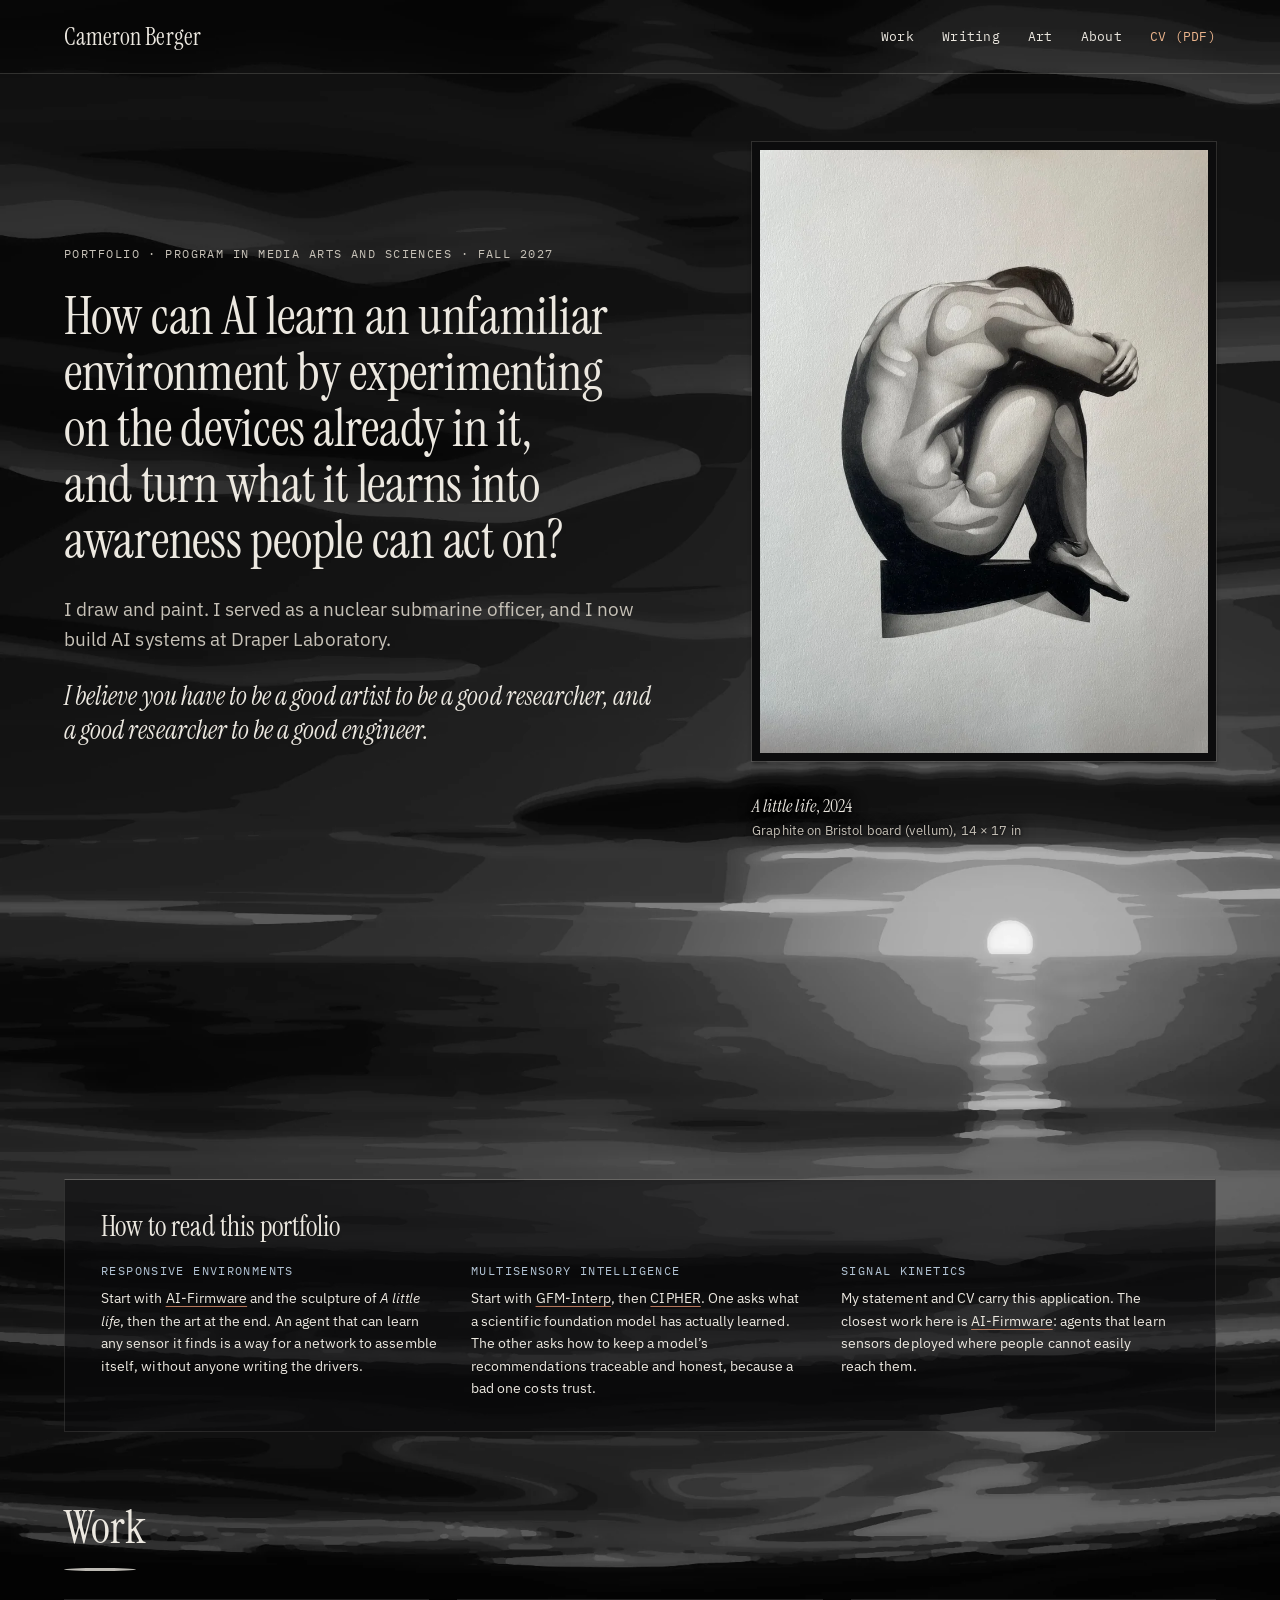
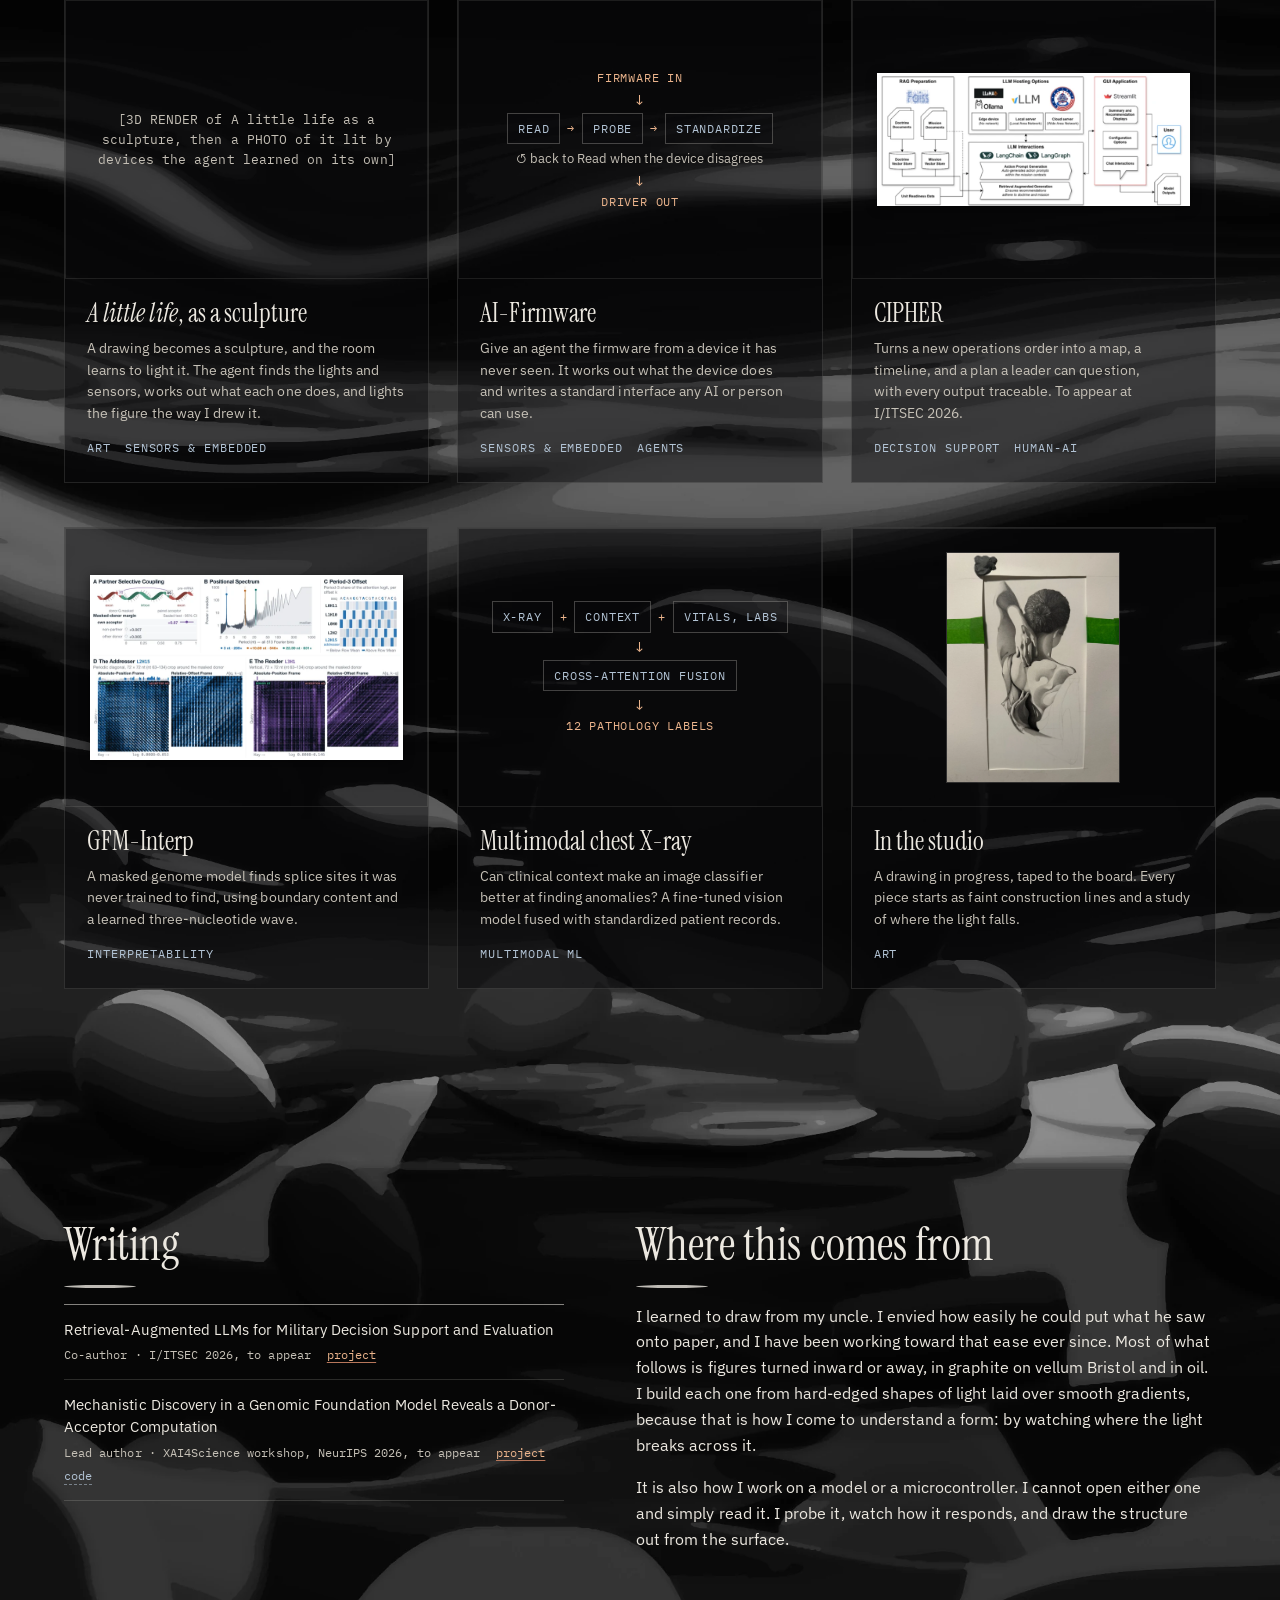
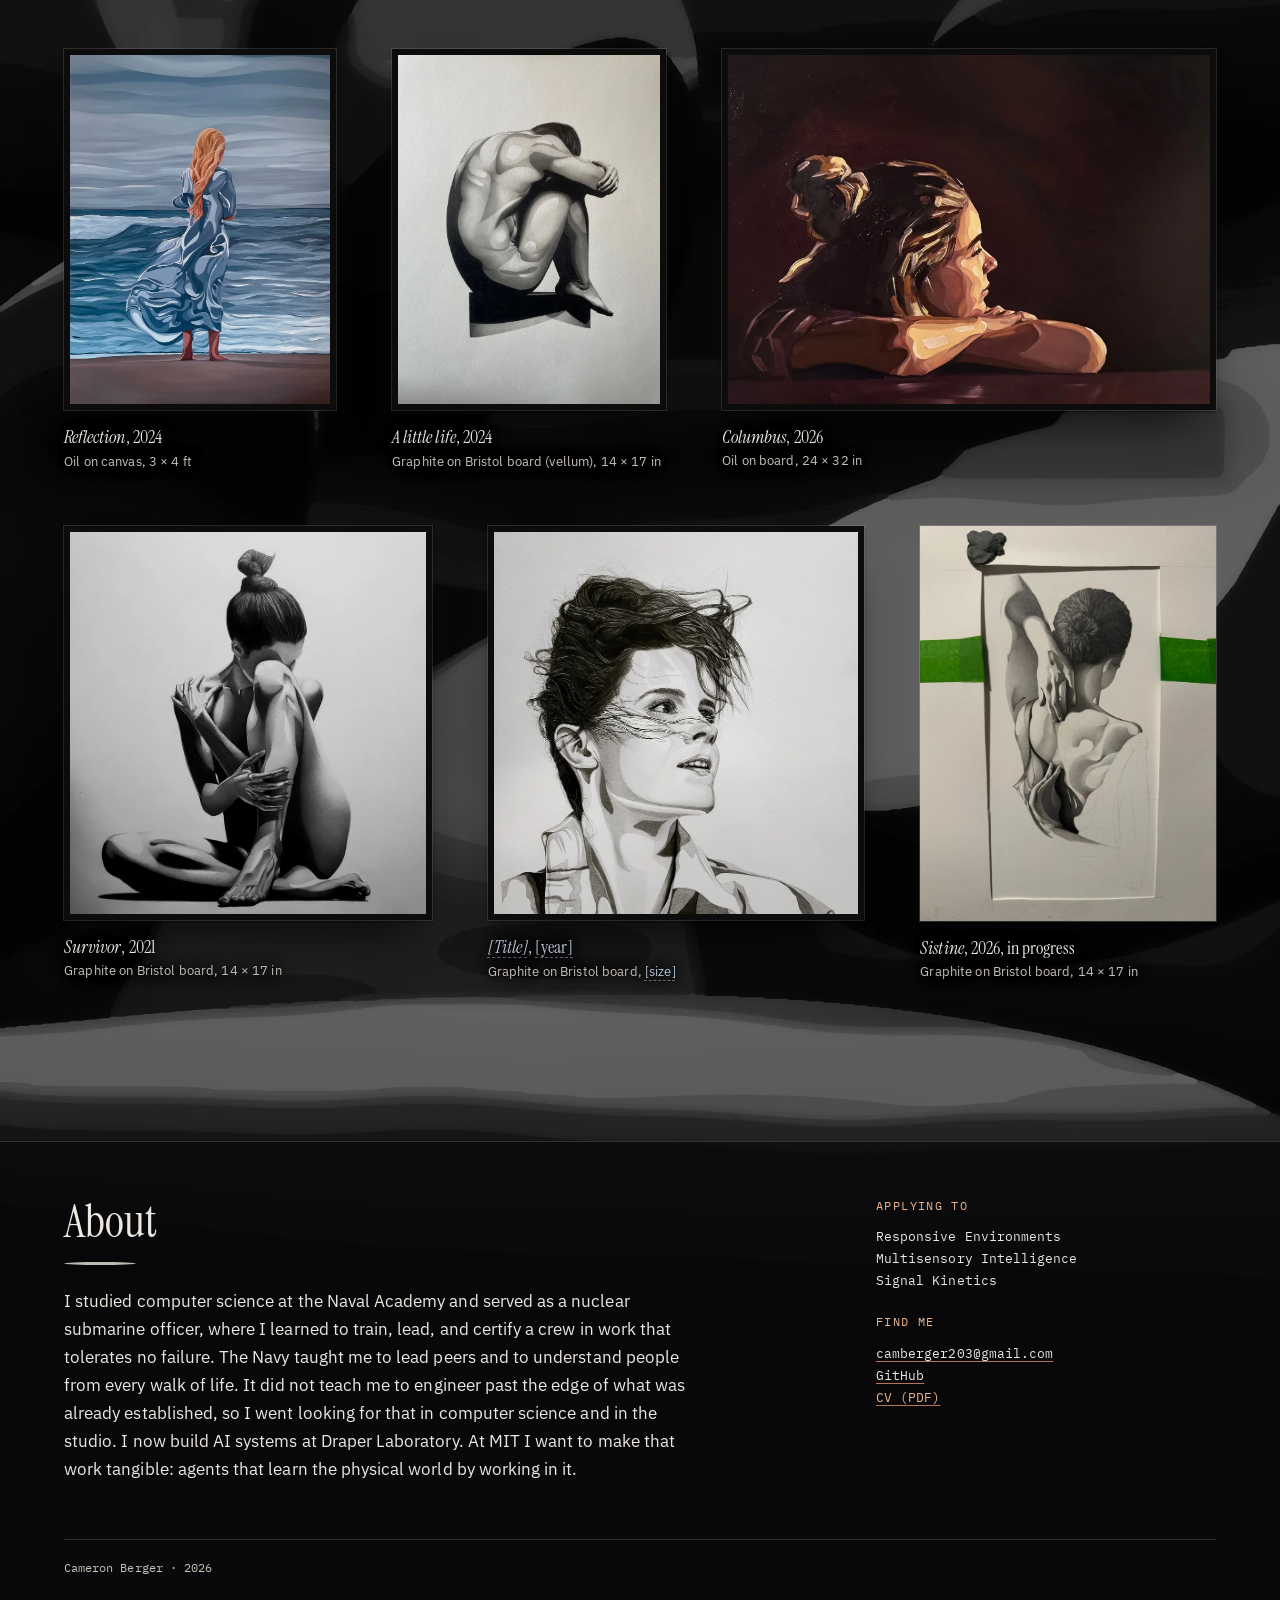
==== index.html @ 98f8e1d1 "Build the portfolio site, first draft Plain HTML and CSS for cam-berger.github.io: a home page, four" ====
<!doctype html>
<html lang="en">
<head>
  <meta charset="utf-8">
  <meta name="viewport" content="width=device-width, initial-scale=1">
  <title>Portfolio · Cameron Berger</title>
  <meta name="description" content="I draw and paint. I served as a nuclear submarine officer, and I now build AI systems at Draper Laboratory.">
  <meta name="robots" content="noindex, nofollow"><!-- remove at launch -->
  <meta name="theme-color" content="#0E0E10">
  <meta property="og:type" content="website">
  <meta property="og:title" content="Portfolio · Cameron Berger">
  <meta property="og:description" content="I draw and paint. I served as a nuclear submarine officer, and I now build AI systems at Draper Laboratory.">
  <meta property="og:image" content="https://cam-berger.github.io/assets/img/og.jpg">
  <link rel="icon" href="favicon.svg" type="image/svg+xml">
  <link rel="preconnect" href="https://fonts.googleapis.com">
  <link rel="preconnect" href="https://fonts.gstatic.com" crossorigin>
  <link rel="stylesheet" href="https://fonts.googleapis.com/css2?family=IBM+Plex+Mono:wght@400;500&family=IBM+Plex+Sans:wght@400;500;600&family=Instrument+Serif:ital@0;1&display=swap">
  <link rel="stylesheet" href="assets/css/site.css">
</head>
<body class="bg-home">
  <a class="skip-link" href="#main">Skip to content</a>

  <!-- ===== Header ===== -->
  <header class="site-header">
    <div class="wrap">
      <a class="brand" href="index.html">Cameron Berger</a>
      <nav class="nav" aria-label="Main">
        <a href="#work">Work</a>
        <a href="#writing">Writing</a>
        <a href="#art">Art</a>
        <a href="#about">About</a>
        <a class="nav-cv" href="assets/cv.pdf">CV (PDF)</a>
      </nav>
    </div>
  </header>

  <main id="main">
    <div class="wrap">

      <!-- ===== Hero ===== -->
      <section class="hero">
        <div class="hero__text">
          <p class="eyebrow">Portfolio · Program in Media Arts and Sciences · Fall 2027</p>
          <h1 class="display">How can AI learn an unfamiliar environment by experimenting on the devices already in it, and turn what it learns into awareness people can act on?</h1>
          <p class="intro">I draw and paint. I served as a nuclear submarine officer, and I now build AI systems at Draper Laboratory.</p>
          <p class="credo">I believe you have to be a good artist to be a good researcher, and a good researcher to be a good engineer.</p>
        </div>
        <figure class="hero__figure">
          <img class="frame frame--hero"
               src="assets/img/art/curled-figure-800.webp"
               srcset="assets/img/art/curled-figure-800.webp 800w, assets/img/art/curled-figure-1500.webp 1500w"
               sizes="(max-width: 459px) calc(100vw - 56px), (max-width: 1023px) 404px, (max-width: 1199px) 364px, 448px"
               width="800" height="1067"
               alt="Graphite drawing of a figure curled on a low block, seen from behind, head resting on folded arms"
               fetchpriority="high" decoding="async">
          <figcaption class="caption">
            <span class="caption__title"><em>A little life</em>, 2024</span>
            <span class="caption__medium">Graphite on Bristol board (vellum), 14 × 17 in</span>
          </figcaption>
        </figure>
      </section>

      <!-- ===== Work ===== -->
      <section class="section section--first" id="work" aria-labelledby="work-title">

        <!-- How to read this portfolio -->
        <section class="panel guide" aria-labelledby="guide-title">
          <h2 class="guide__title" id="guide-title">How to read this portfolio</h2>
          <div class="guide__cols">
            <div class="guide__col">
              <h3 class="label label--cool">Responsive Environments</h3>
              <p>Start with <a href="work/ai-firmware.html">AI-Firmware</a> and the sculpture of <em>A little life</em>, then the art at the end. An agent that can learn any sensor it finds is a way for a network to assemble itself, without anyone writing the drivers.</p>
            </div>
            <div class="guide__col">
              <h3 class="label label--cool">Multisensory Intelligence</h3>
              <p>Start with <a href="work/gfm-interp.html">GFM-Interp</a>, then <a href="work/cipher.html">CIPHER</a>. One asks what a scientific foundation model has actually learned. The other asks how to keep a model’s recommendations traceable and honest, because a bad one costs trust.</p>
            </div>
            <div class="guide__col">
              <h3 class="label label--cool">Signal Kinetics</h3>
              <p>My statement and CV carry this application. The closest work here is <a href="work/ai-firmware.html">AI-Firmware</a>: agents that learn sensors deployed where people cannot easily reach them.</p>
            </div>
          </div>
        </section>

        <h2 class="h2 section__head" id="work-title">Work</h2>
        <div class="work-grid">

          <a class="card" href="work/ai-firmware.html">
            <div class="card__media figure-box" role="img" aria-label="Placeholder: 3D RENDER of A little life as a sculpture, then a PHOTO of it lit by devices the agent learned on its own">[3D RENDER of A little life as a sculpture, then a PHOTO of it lit by devices the agent learned on its own]</div>
            <div class="card__body">
              <h3 class="card__title"><em>A little life</em>, as a sculpture</h3>
              <p class="card__text">A drawing becomes a sculpture, and the room learns to light it. The agent finds the lights and sensors, works out what each one does, and lights the figure the way I drew it.</p>
              <ul class="tags">
                <li>Art</li>
                <li>Sensors &amp; embedded</li>
              </ul>
            </div>
          </a>

          <a class="card" href="work/ai-firmware.html">
            <div class="card__media card__media--diagram" role="img" aria-label="Diagram: firmware goes in; the agent reads, probes, and standardizes it, going back when the device disagrees; a driver comes out">
              <div class="mini" aria-hidden="true">
                <span class="mini__end">Firmware in</span>
                <span class="mini__down">↓</span>
                <ol class="mini__row"><li><span>Read</span></li><li><span>Probe</span></li><li><span>Standardize</span></li></ol>
                <span class="mini__loop">↺ back to Read when the device disagrees</span>
                <span class="mini__down">↓</span>
                <span class="mini__end">Driver out</span>
              </div>
            </div>
            <div class="card__body">
              <h3 class="card__title">AI-Firmware</h3>
              <p class="card__text">Give an agent the firmware from a device it has never seen. It works out what the device does and writes a standard interface any AI or person can use.</p>
              <ul class="tags">
                <li>Sensors &amp; embedded</li>
                <li>Agents</li>
              </ul>
            </div>
          </a>

          <a class="card" href="work/cipher.html">
            <div class="card__media card__media--fig">
              <img src="assets/img/work/cipher-architecture-800.webp"
                   width="800" height="341"
                   alt="CIPHER system architecture: doctrine and mission documents feed two vector stores, a hosted language model generates recommendations, and a chat interface returns them to the user"
                   loading="lazy" decoding="async">
            </div>
            <div class="card__body">
              <h3 class="card__title">CIPHER</h3>
              <p class="card__text">Turns a new operations order into a map, a timeline, and a plan a leader can question, with every output traceable. To appear at I/ITSEC 2026.</p>
              <ul class="tags">
                <li>Decision support</li>
                <li>Human-AI</li>
              </ul>
            </div>
          </a>

          <a class="card" href="work/gfm-interp.html">
            <div class="card__media card__media--fig">
              <img src="assets/img/work/gfm-partner-coupling-800.webp"
                   width="800" height="474"
                   alt="Five-panel figure: partner-selective coupling in SpliceBERT, the spectrum of its positional embeddings with a sharp period-3 peak, and attention patterns of two heads"
                   loading="lazy" decoding="async">
            </div>
            <div class="card__body">
              <h3 class="card__title">GFM-Interp</h3>
              <p class="card__text">A masked genome model finds splice sites it was never trained to find, using boundary content and a learned three-nucleotide wave.</p>
              <ul class="tags">
                <li>Interpretability</li>
              </ul>
            </div>
          </a>

          <a class="card" href="work/chest-xray.html">
            <div class="card__media card__media--diagram" role="img" aria-label="Diagram: an X-ray, its clinical context, and the patient's vitals and labs are fused with cross-attention to predict 12 pathology labels">
              <div class="mini" aria-hidden="true">
                <ol class="mini__row mini__row--plus"><li><span>X-ray</span></li><li><span>Context</span></li><li><span>Vitals, labs</span></li></ol>
                <span class="mini__down">↓</span>
                <span class="mini__box">Cross-attention fusion</span>
                <span class="mini__down">↓</span>
                <span class="mini__end">12 pathology labels</span>
              </div>
            </div>
            <div class="card__body">
              <h3 class="card__title">Multimodal chest X-ray</h3>
              <p class="card__text">Can clinical context make an image classifier better at finding anomalies? A fine-tuned vision model fused with standardized patient records.</p>
              <ul class="tags">
                <li>Multimodal ML</li>
              </ul>
            </div>
          </a>

          <a class="card" href="#art">
            <div class="card__media">
              <img class="frame--studio"
                   src="assets/img/art/studio-in-progress-800.webp"
                   srcset="assets/img/art/studio-in-progress-800.webp 800w, assets/img/art/studio-in-progress-1500.webp 1500w"
                   sizes="180px"
                   width="800" height="1067"
                   alt="Graphite figure drawing in progress, taped to a drawing board"
                   loading="lazy" decoding="async">
            </div>
            <div class="card__body">
              <h3 class="card__title">In the studio</h3>
              <p class="card__text">A drawing in progress, taped to the board. Every piece starts as faint construction lines and a study of where the light falls.</p>
              <ul class="tags">
                <li>Art</li>
              </ul>
            </div>
          </a>

        </div>
      </section>

      <!-- ===== Writing and where this comes from ===== -->
      <div class="section split">

        <!-- Writing -->
        <section class="stack" id="writing" aria-labelledby="writing-title">
          <h2 class="h2" id="writing-title">Writing</h2>
          <ul class="writing-list">
            <li>
              <p class="writing-list__title">Retrieval-Augmented LLMs for Military Decision Support and Evaluation</p>
              <p class="writing-list__meta">
                <span>Co-author · I/ITSEC 2026, to appear</span>
                <a href="work/cipher.html" aria-label="CIPHER project page">project</a>
              </p>
            </li>
            <li>
              <p class="writing-list__title">Mechanistic Discovery in a Genomic Foundation Model Reveals a Donor-Acceptor Computation</p>
              <p class="writing-list__meta">
                <span>Lead author · XAI4Science workshop, NeurIPS 2026, to appear</span>
                <a href="work/gfm-interp.html" aria-label="GFM-Interp project page">project</a>
                <span class="todo" data-todo="link the code once the repo is public">code</span>
              </p>
            </li>
          </ul>
        </section>

        <!-- Where this comes from (the Art link lands here) -->
        <section class="stack" id="art" aria-labelledby="art-title">
          <h2 class="h2" id="art-title">Where this comes from</h2>
          <div class="stack stack--prose">
            <p>I learned to draw from my uncle. I envied how easily he could put what he saw onto paper, and I have been working toward that ease ever since. Most of what follows is figures turned inward or away, in graphite on vellum Bristol and in oil. I build each one from hard-edged shapes of light laid over smooth gradients, because that is how I come to understand a form: by watching where the light breaks across it.</p>
            <p>It is also how I work on a model or a microcontroller. I cannot open either one and simply read it. I probe it, watch how it responds, and draw the structure out from the surface.</p>
          </div>
        </section>

      </div>

      <!-- ===== Gallery ===== -->
      <!-- Each image's sizes is its shown width in each layout (phone, tablet, laptop): the
           column width minus the 6px frame on each side (the studio drawing has no frame).
           Recompute them if the columns change. -->
      <div class="gallery">

        <div class="gallery__row gallery__row--a">
          <figure class="art">
            <img class="frame"
                 src="assets/img/art/blue-dress-sea-800.webp"
                 srcset="assets/img/art/blue-dress-sea-800.webp 800w, assets/img/art/blue-dress-sea-1320.webp 1320w"
                 sizes="(max-width: 639px) calc(100vw - 52px), (max-width: 1023px) calc(50vw - 68px), 270px"
                 width="800" height="1075"
                 alt="Oil painting of a woman in a flowing blue dress standing at the edge of the sea, seen from behind"
                 loading="lazy" decoding="async">
            <figcaption class="caption">
              <span class="caption__title"><em>Reflection</em>, 2024</span>
              <span class="caption__medium">Oil on canvas, 3 × 4 ft</span>
            </figcaption>
          </figure>
          <figure class="art">
            <img class="frame"
                 src="assets/img/art/curled-figure-800.webp"
                 srcset="assets/img/art/curled-figure-800.webp 800w, assets/img/art/curled-figure-1500.webp 1500w"
                 sizes="(max-width: 639px) calc(100vw - 52px), (max-width: 1023px) calc(50vw - 68px), 272px"
                 width="800" height="1067"
                 alt="Graphite drawing of a figure curled on a low block, seen from behind, head resting on folded arms"
                 loading="lazy" decoding="async">
            <figcaption class="caption">
              <span class="caption__title"><em>A little life</em>, 2024</span>
              <span class="caption__medium">Graphite on Bristol board (vellum), 14 × 17 in</span>
            </figcaption>
          </figure>
          <figure class="art">
            <img class="frame"
                 src="assets/img/art/chin-on-arms-800.webp"
                 srcset="assets/img/art/chin-on-arms-800.webp 800w, assets/img/art/chin-on-arms-1600.webp 1600w"
                 sizes="(max-width: 639px) calc(100vw - 52px), (max-width: 1023px) calc(100vw - 92px), (max-width: 1279px) calc(47.5vw - 126px), 482px"
                 width="800" height="579"
                 alt="Oil painting of a woman in profile resting her chin on folded arms, lit warmly against a dark ground"
                 loading="lazy" decoding="async">
            <figcaption class="caption">
              <span class="caption__title"><em>Columbus</em>, 2026</span>
              <span class="caption__medium">Oil on board, 24 × 32 in</span>
            </figcaption>
          </figure>
        </div>

        <div class="gallery__row gallery__row--b">
          <figure class="art">
            <img class="frame"
                 src="assets/img/art/seated-woman-800.webp"
                 srcset="assets/img/art/seated-woman-800.webp 800w, assets/img/art/seated-woman-1600.webp 1600w"
                 sizes="(max-width: 639px) calc(100vw - 52px), (max-width: 1023px) calc(35.3vw - 57px), 368px"
                 width="800" height="858"
                 alt="Graphite drawing of a seated woman holding herself, face turned into her shoulder"
                 loading="lazy" decoding="async">
            <figcaption class="caption">
              <span class="caption__title"><em>Survivor</em>, 2021</span>
              <span class="caption__medium">Graphite on Bristol board, 14 × 17 in</span>
            </figcaption>
          </figure>
          <figure class="art">
            <img class="frame"
                 src="assets/img/art/windblown-hair-800.webp"
                 srcset="assets/img/art/windblown-hair-800.webp 800w, assets/img/art/windblown-hair-1600.webp 1600w"
                 sizes="(max-width: 639px) calc(100vw - 52px), (max-width: 1023px) calc(36.2vw - 58px), 377px"
                 width="800" height="837"
                 alt="Graphite portrait of a woman with wind-blown hair looking up and to the side"
                 loading="lazy" decoding="async">
            <figcaption class="caption">
              <span class="caption__title"><em><span class="todo">[Title]</span></em>, <span class="todo">[year]</span></span>
              <span class="caption__medium">Graphite on Bristol board, <span class="todo">[size]</span></span>
            </figcaption>
          </figure>
          <figure class="art">
            <img class="frame frame--studio"
                 src="assets/img/art/studio-in-progress-800.webp"
                 srcset="assets/img/art/studio-in-progress-800.webp 800w, assets/img/art/studio-in-progress-1500.webp 1500w"
                 sizes="(max-width: 639px) calc(100vw - 40px), (max-width: 1023px) calc(28.4vw - 36px), 296px"
                 width="800" height="1067"
                 alt="Graphite figure drawing in progress, taped to a drawing board"
                 loading="lazy" decoding="async">
            <figcaption class="caption">
              <span class="caption__title"><em>Sistine</em>, 2026, in progress</span>
              <span class="caption__medium">Graphite on Bristol board, 14 × 17 in</span>
            </figcaption>
          </figure>
        </div>

      </div>
    </div>

    <!-- ===== About ===== -->
    <section class="about" id="about" aria-labelledby="about-title">
      <div class="wrap">
        <div class="about__grid">
          <div class="about__text">
            <h2 class="h2" id="about-title">About</h2>
            <p>I studied computer science at the Naval Academy and served as a nuclear submarine officer, where I learned to train, lead, and certify a crew in work that tolerates no failure. The Navy taught me to lead peers and to understand people from every walk of life. It did not teach me to engineer past the edge of what was already established, so I went looking for that in computer science and in the studio. I now build AI systems at Draper Laboratory. At MIT I want to make that work tangible: agents that learn the physical world by working in it.</p>
          </div>
          <div class="about__links">
            <h3 class="label label--accent">Applying to</h3>
            <ul>
              <li>Responsive Environments</li>
              <li>Multisensory Intelligence</li>
              <li>Signal Kinetics</li>
            </ul>
            <h3 class="label label--accent">Find me</h3>
            <ul>
              <li><a href="mailto:camberger203@gmail.com">camberger203@gmail.com</a></li>
              <li><a href="https://github.com/cam-berger">GitHub</a></li>
              <li><a class="link-accent" href="assets/cv.pdf">CV (PDF)</a></li>
            </ul>
          </div>
        </div>
      </div>
    </section>
  </main>

  <!-- ===== Footer (continues the About band) ===== -->
  <footer class="site-footer site-footer--band"><div class="wrap"><div class="site-footer__line">Cameron Berger · 2026</div></div></footer>
</body>
</html>
---- assets/css/site.css ----
/* ==========================================================================
   Cameron Berger portfolio: one stylesheet for every page.
   Plain CSS, no build step. Edit the tokens in :root to retune the site.
   ========================================================================== */

:root {
  /* colour */
  --ground: #0E0E10;          /* page ground under the paintings */
  --text: #ECE8E0;            /* body text, warm paper white */
  --muted: #C6C1B7;           /* secondary text */
  --faint: #C3BEB4;           /* text inside placeholder boxes */
  --accent: #EBB48C;          /* copper, used rarely: labels, hover, CV */
  --accent-deep: #B7765A;     /* link underlines only */
  --cool: #B2C3D4;            /* group names and tags */
  --frame: #0C0C0D;           /* picture frames */

  --panel: rgba(10, 10, 12, 0.60);        /* guide panel, side panels */
  --panel-top: rgba(236, 232, 224, 0.34); /* lit top edge of a panel */
  --card: rgba(10, 10, 12, 0.46);         /* cards, steps, figure boxes */
  --edge: rgba(236, 232, 224, 0.12);      /* card borders */
  --edge-hover: rgba(236, 232, 224, 0.30);
  --hairline: rgba(236, 232, 224, 0.16);  /* nav and list separators */
  --rule: rgba(236, 232, 224, 0.55);      /* strong rules above lists and meta */
  --band: rgba(8, 8, 10, 0.62);           /* the About band */

  /* type */
  --serif: 'Instrument Serif', Georgia, 'Times New Roman', serif;
  --sans: 'IBM Plex Sans', system-ui, -apple-system, 'Segoe UI', sans-serif;
  --mono: 'IBM Plex Mono', ui-monospace, Menlo, Consolas, monospace;

  /* layout */
  --max: 1152px;              /* content width: 1280 minus 64px gutters */
  --gutter: 64px;

  /* backgrounds: swap a painting by changing its two lines. Each painting is shown
     1280px wide, as on the canvas; the -h line is its height at that width
     (pixel height × 1280 / pixel width). */
  --bg-home: url(../img/bg/home.webp);
  --bg-home-h: 4880px;        /* home.webp is 1920 × 7320 */
  --bg-page: url(../img/bg/page.webp);
  --bg-page-h: 2400px;        /* page.webp is 1920 × 3600 */

  color-scheme: dark;
}

@media (max-width: 1023px) { :root { --gutter: 40px; } }
@media (max-width: 639px)  { :root { --gutter: 20px; } }

/* ---------- base ---------- */

*, *::before, *::after { box-sizing: border-box; }

html { -webkit-text-size-adjust: 100%; text-size-adjust: 100%; scroll-behavior: smooth; }
@media (prefers-reduced-motion: reduce) { html { scroll-behavior: auto; } }

body {
  margin: 0;
  min-height: 100vh;
  background-color: var(--ground);
  color: var(--text);
  font-family: var(--sans);
  font-size: 17px;
  line-height: 1.65;
  letter-spacing: 0.003em;
  -webkit-font-smoothing: antialiased;
  -moz-osx-font-smoothing: grayscale;
  overflow-x: hidden;
  /* pins the footer to the bottom of the screen on short pages, such as the 404 */
  display: flex;
  flex-direction: column;
}
body > main { flex: 1 0 auto; }

/* The painting sits behind the page at 1280px wide, centred, as on the canvas, so it
   stays lined up with the content at 1280px and wider. It is dark enough that text
   reads on it; panels carry the dense text. Two gradient layers fade it into the
   ground: its bottom edge (over the last 560px, for pages longer than the painting)
   and its side edges on screens wider than 1280px (0 at 1280px, 160px from 1440px). */
body.bg-home, body.bg-page {
  --fade-x: clamp(0px, 100vw - 1280px, 160px);
  background-image:
    linear-gradient(to right, var(--ground), transparent var(--fade-x), transparent calc(100% - var(--fade-x)), var(--ground)),
    linear-gradient(to bottom, transparent calc(100% - 560px), var(--ground)),
    var(--paint);
  background-repeat: no-repeat;
  background-position: center top;
  background-size: 1280px var(--paint-h);
}
body.bg-home { --paint: var(--bg-home); --paint-h: var(--bg-home-h); }
body.bg-page { --paint: var(--bg-page); --paint-h: var(--bg-page-h); }

/* Below 1280px the project content is anchored to the left gutter, so the project
   painting is left-anchored too, and a third layer darkens its top 460px (fading out
   by 640px) so the lede stays readable over the lit bars at its upper right.
   This stack repeats the base stack above plus that layer: edit both together. */
@media (max-width: 1279px) {
  body.bg-page {
    background-image:
      linear-gradient(to right, var(--ground), transparent var(--fade-x), transparent calc(100% - var(--fade-x)), var(--ground)),
      linear-gradient(to bottom, transparent calc(100% - 560px), var(--ground)),
      linear-gradient(to bottom, rgba(14, 14, 16, 0.5) 0, rgba(14, 14, 16, 0.5) 460px, transparent 640px),
      var(--paint);
    background-position: 0 0;
  }
}

img { display: block; max-width: 100%; height: auto; }
p { margin: 0; text-wrap: pretty; }
h1, h2, h3 { margin: 0; font-weight: 400; }
figure { margin: 0; }
ul, ol { margin: 0; padding: 0; }

a {
  color: var(--text);
  text-decoration: underline;
  text-decoration-thickness: 1px;
  text-decoration-color: var(--accent-deep);
  text-underline-offset: 3px;
}
a:hover { color: var(--accent); text-decoration-color: var(--accent); }
a:focus-visible, button:focus-visible { outline: 2px solid var(--accent); outline-offset: 3px; }
.link-accent { color: var(--accent); }   /* a copper link outside the nav, e.g. the About CV link */
::selection { background: rgba(235, 180, 140, 0.32); color: var(--text); }

.wrap { width: 100%; max-width: calc(var(--max) + 2 * var(--gutter)); margin: 0 auto; padding-inline: var(--gutter); }

.skip-link {
  position: absolute; left: var(--gutter); top: -100px; z-index: 10;
  padding: 10px 14px; background: var(--ground); color: var(--text);
  font-family: var(--mono); font-size: 13px; border: 1px solid var(--rule);
}
.skip-link:focus { top: 12px; }

.visually-hidden {
  position: absolute !important; width: 1px; height: 1px; padding: 0; margin: -1px;
  overflow: hidden; clip: rect(0 0 0 0); white-space: nowrap; border: 0;
}
.nowrap { white-space: nowrap; }   /* keeps a word such as "X-ray" from breaking at its hyphen */

/* ---------- placeholders you still need to fill ----------
   Every unfinished bit of text is wrapped in <span class="todo">[...]</span>
   or is a .figure-box. Search the HTML for "todo" to find them all. */
.todo {
  color: var(--cool);
  text-decoration: underline dashed rgba(178, 195, 212, 0.55);
  text-decoration-thickness: 1px;
  text-underline-offset: 4px;
}
a .todo { color: inherit; }

/* ---------- type ---------- */

.eyebrow, .label {
  font-family: var(--mono);
  font-size: 11.5px;
  line-height: 1.4;
  letter-spacing: 0.12em;
  text-transform: uppercase;
  color: var(--muted);
}
.eyebrow { font-size: 12px; text-wrap: balance; }   /* balance keeps a "·" from dangling at a line end */
.label--accent { color: var(--accent); }
.label--cool { color: var(--cool); }

.display {
  font-family: var(--serif);
  font-size: clamp(34px, 5.2vw, 52px);
  line-height: 1.08;
  letter-spacing: -0.005em;
  text-wrap: balance;
}
.title {
  font-family: var(--serif);
  font-size: clamp(44px, 7vw, 64px);
  line-height: 1;
  letter-spacing: -0.01em;
}
.lede { font-size: clamp(18px, 2.2vw, 21px); line-height: 1.55; color: var(--muted); max-width: 680px; }
.intro { font-size: 19px; line-height: 1.55; color: var(--muted); }
.credo { font-family: var(--serif); font-style: italic; font-size: clamp(22px, 2.6vw, 26px); line-height: 1.3; }
.pull { font-family: var(--serif); font-size: clamp(26px, 3vw, 32px); line-height: 1.2; text-wrap: balance; }

/* section heading with the crest-line ornament beneath */
.h2 { font-family: var(--serif); font-size: clamp(36px, 5vw, 46px); line-height: 1; color: var(--text); }
.h2::after {
  content: ""; display: block; width: 72px; height: 3px; margin-top: 18px;
  border-radius: 50%; background: var(--text); opacity: 0.8;
}
.h3 { font-family: var(--serif); font-size: 24px; line-height: 1.15; }

/* ---------- header and footer ---------- */

.site-header { border-bottom: 1px solid var(--hairline); }
.site-header .wrap {
  min-height: 72px; display: flex; flex-wrap: wrap; align-items: center;
  justify-content: space-between; column-gap: 32px; row-gap: 6px; padding-block: 14px;
}
.brand { font-family: var(--serif); font-size: 24px; line-height: 1; color: var(--text); text-decoration: none; }
.brand:hover { color: var(--text); }
.nav { display: flex; flex-wrap: wrap; column-gap: 28px; row-gap: 4px; font-family: var(--mono); font-size: 13px; letter-spacing: 0.02em; }
.nav a { color: var(--text); text-decoration: none; padding-block: 12px; }
.nav a:hover { color: var(--accent); }
.nav a[aria-current="page"] { text-decoration: underline; text-decoration-color: var(--accent-deep); }
.nav .nav-cv { color: var(--accent); }
@media (max-width: 639px) {
  .site-header .wrap { flex-direction: column; align-items: flex-start; }
  .nav { column-gap: 20px; }
}
@media (max-width: 374px) { .nav { column-gap: 14px; } }   /* keeps the nav on one line at 320px */

.site-footer {
  margin-top: 48px; padding-block: 18px 40px; border-top: 1px solid var(--hairline);
  font-family: var(--mono); font-size: 12px; color: var(--muted);
}
/* the home footer: outside <main>, but it continues the About band's background, and its
   rule sits on the inner line so it spans only the content width */
.site-footer--band { margin-top: 0; padding-block: 0 40px; border-top: 0; background: var(--band); }
.site-footer--band .site-footer__line { padding-top: 18px; border-top: 1px solid var(--hairline); }

/* ---------- panels, cards, frames ---------- */

.panel { background: var(--panel); border: 1px solid var(--edge); border-top-color: var(--panel-top); padding: 32px 36px; }
@media (max-width: 639px) { .panel { padding: 24px 22px; } }

.frame { border: 6px solid var(--frame); box-shadow: 0 0 0 1px rgba(236, 232, 224, 0.14), 0 2px 3px rgba(0, 0, 0, 0.45), 0 28px 44px -20px rgba(0, 0, 0, 0.78); }
.frame--hero { border-width: 8px; box-shadow: 0 0 0 1px rgba(236, 232, 224, 0.14), 0 3px 4px rgba(0, 0, 0, 0.45); }
.frame--studio { border: 0; box-shadow: 0 0 0 1px rgba(236, 232, 224, 0.18); }

/* the dark halo keeps small caption text readable where lit paint shows behind it */
.caption {
  display: flex; flex-direction: column; gap: 3px;
  text-shadow: 0 0 2px rgba(10, 10, 12, 0.9), 0 0 6px rgba(10, 10, 12, 0.85), 0 0 16px rgba(10, 10, 12, 0.75);
}
.caption__title { font-family: var(--serif); font-size: 18px; line-height: 1.25; color: var(--text); }
.caption__medium { font-size: 12.5px; line-height: 1.5; letter-spacing: 0.01em; color: var(--muted); }

/* a box that stands in for a figure you have not made yet */
.figure-box {
  display: flex; align-items: center; justify-content: center; text-align: center;
  padding: 28px; background: var(--card); box-shadow: inset 0 0 0 1px rgba(236, 232, 224, 0.10);
  font-family: var(--mono); font-size: 13px; line-height: 1.55; color: var(--faint);
}

/* ---------- home: hero ---------- */

.hero { display: grid; grid-template-columns: minmax(0, 624px) minmax(0, 464px); justify-content: space-between; column-gap: 64px; align-items: center; padding-block: 72px 96px; }
.hero__text { display: flex; flex-direction: column; gap: 26px; max-width: 600px; }
.hero__figure { display: flex; flex-direction: column; gap: 34px; justify-self: end; width: 100%; max-width: 464px; margin-top: 68px; }
.hero__figure img { width: 100%; aspect-ratio: 3 / 4; object-fit: cover; }
@media (max-width: 1023px) {
  .hero { grid-template-columns: minmax(0, 1fr); row-gap: 56px; padding-block: 56px 72px; }
  .hero__figure { justify-self: start; max-width: 420px; margin-top: 0; }
}
/* small laptops: a narrower picture column and a smaller headline, so the question
   keeps a balanced wrap and does not tower over the drawing */
@media (min-width: 1024px) and (max-width: 1199px) {
  .hero { grid-template-columns: minmax(0, 1fr) minmax(0, 380px); column-gap: 48px; }
  .display { font-size: 44px; }
}

/* ---------- home: guide, work grid ---------- */

.section { padding-block: 96px 0; }
.section--first { padding-top: 40px; }
.section__head { margin-bottom: 28px; }

.guide { display: flex; flex-direction: column; gap: 20px; }
.guide + .section__head { margin-top: 72px; }   /* the Work heading, below the guide */
.guide__title { font-family: var(--serif); font-size: 28px; line-height: 1.1; }
.guide__cols { display: grid; grid-template-columns: repeat(3, minmax(0, 1fr)); gap: 32px; font-size: 14px; line-height: 1.6; }
.guide__col { display: flex; flex-direction: column; gap: 8px; }
@media (max-width: 899px) { .guide__cols { grid-template-columns: minmax(0, 1fr); gap: 22px; } }

.work-grid { display: grid; grid-template-columns: repeat(3, minmax(0, 1fr)); column-gap: 28px; row-gap: 44px; }
@media (max-width: 1023px) { .work-grid { grid-template-columns: repeat(2, minmax(0, 1fr)); column-gap: 24px; row-gap: 32px; } }
@media (max-width: 639px)  { .work-grid { grid-template-columns: minmax(0, 1fr); } }

.card {
  display: flex; flex-direction: column; background: var(--card); border: 1px solid var(--edge);
  color: var(--text); text-decoration: none; transition: border-color 0.2s ease;
}
a.card:hover { color: var(--text); border-color: var(--edge-hover); }
a.card:hover .card__title { color: var(--accent); }
.card__media { aspect-ratio: 354 / 272; display: flex; align-items: center; justify-content: center; box-shadow: inset 0 0 0 1px rgba(236, 232, 224, 0.10); overflow: hidden; }
.card__media.figure-box { background: transparent; }
.card__media img { height: 82%; width: auto; aspect-ratio: 3 / 4; object-fit: cover; }
/* a paper figure in a card: shown whole, like a print laid on the card */
.card__media--fig img { width: 86%; height: auto; max-height: 80%; aspect-ratio: auto; object-fit: contain; box-shadow: 0 2px 10px rgba(0, 0, 0, 0.45); }
.card__body { padding: 20px 22px 24px; display: flex; flex-direction: column; gap: 10px; flex-grow: 1; }
.card__title { font-family: var(--serif); font-size: 26px; line-height: 1.1; color: var(--text); transition: color 0.2s ease; }
.card__text { font-size: 14px; line-height: 1.55; color: var(--muted); }
.tags { display: flex; flex-wrap: wrap; gap: 4px 14px; font-family: var(--mono); font-size: 11.5px; letter-spacing: 0.08em; text-transform: uppercase; color: var(--cool); list-style: none; }
.card__body .tags { margin-top: auto; padding-top: 4px; }   /* in a card, the tags sit at the bottom */

/* ---------- home: writing and art intro ---------- */

.split { display: grid; grid-template-columns: minmax(0, 500px) minmax(0, 1fr); column-gap: 72px; row-gap: 72px; align-items: start; }
@media (min-width: 1024px) and (max-width: 1199px) { .split { grid-template-columns: minmax(0, 5fr) minmax(0, 6fr); column-gap: 56px; } }
@media (max-width: 1023px) { .split { grid-template-columns: minmax(0, 1fr); } }
.stack { display: flex; flex-direction: column; gap: 16px; }
.stack--prose { gap: 16px; font-size: 16px; line-height: 1.62; }

.writing-list { list-style: none; border-top: 1px solid var(--rule); }
.writing-list li { display: flex; flex-direction: column; gap: 5px; padding: 14px 0; border-bottom: 1px solid var(--hairline); }
.writing-list__title { font-size: 15px; line-height: 1.45; }
.writing-list__meta { display: flex; flex-wrap: wrap; gap: 4px 16px; font-family: var(--mono); font-size: 12px; color: var(--muted); }
.writing-list__meta a { color: var(--accent); text-decoration: underline; text-decoration-thickness: 1px; text-decoration-color: var(--accent-deep); text-underline-offset: 3px; }
.writing-list__meta a:hover { text-decoration-color: var(--accent); }

/* ---------- home: gallery ----------
   Each row's columns are proportional to the works' widths at equal height,
   so the pictures line up along their tops and bottoms as they did on the canvas.
   Row a is the canvas widths plus the 12px of frame border around each picture. */

.gallery { display: flex; flex-direction: column; gap: 56px; padding-top: 48px; }
.gallery__row { display: grid; column-gap: 56px; row-gap: 48px; align-items: start; }
.gallery__row--a { grid-template-columns: 272fr 274fr 494fr; }
.gallery__row--b { grid-template-columns: 358fr 367fr 288fr; }
.art { display: flex; flex-direction: column; gap: 16px; min-width: 0; }
.art img { width: 100%; object-fit: cover; }
/* tablets: row a puts two portraits side by side and the landscape painting full width
   below them; row b keeps its three proportional columns */
@media (min-width: 640px) and (max-width: 1023px) {
  .gallery__row--a { grid-template-columns: repeat(2, minmax(0, 1fr)); column-gap: 32px; }
  .gallery__row--a .art:nth-child(3) { grid-column: 1 / -1; }
  .gallery__row--b { grid-template-columns: 358fr 367fr 288fr; column-gap: 24px; }
}
/* 1024–1099px: lit paint shows behind the captions here, so they get a dark backing */
@media (min-width: 1024px) and (max-width: 1099px) {
  .art .caption { align-self: start; background: var(--panel); box-shadow: 0 0 0 6px var(--panel); }
}
@media (max-width: 639px) {
  .gallery { gap: 48px; }
  .gallery__row--a, .gallery__row--b { grid-template-columns: minmax(0, 1fr); }
}

/* ---------- home: rhythm on the painting ----------
   From 1024px up, the home page follows the canvas's vertical rhythm, so each block
   sits on a dark part of home.webp and the sun shows in the gap between the hero and
   the guide. Retune these values if you swap the painting. The hero's min-height is
   its height at 1280px, so it stays the same height on smaller laptops (1024–1199px,
   where the picture column is narrower) and the blocks below stay on their marks. The
   hero text's margins keep it clear of the header whenever it is the taller column. */
@media (min-width: 1024px) {
  .hero { min-height: 1065px; align-content: start; padding-block: 0 300px; }
  .hero__text { margin-block: 40px -40px; }
  .split { padding-top: 232px; }
  .gallery { padding-top: 96px; }
}

/* ---------- home: about band ---------- */

.about { margin-top: 160px; background: var(--band); border-top: 1px solid var(--hairline); padding-block: 56px; }
.about__grid { display: grid; grid-template-columns: minmax(0, 1fr) 340px; column-gap: 72px; row-gap: 40px; }
@media (max-width: 899px) { .about__grid { grid-template-columns: minmax(0, 1fr); } }
.about__text { display: flex; flex-direction: column; gap: 22px; }
.about__text p { max-width: 640px; }
.about__links { display: flex; flex-direction: column; gap: 12px; font-family: var(--mono); font-size: 13px; line-height: 1.7; }
.about__links ul { list-style: none; }
.about__links .label:not(:first-child) { margin-top: 10px; }   /* "Find me" */

/* ---------- project pages ---------- */

/* a fixed-height head, as on the canvas, so every project's figure starts on the same line */
.project-head { display: flex; flex-direction: column; justify-content: flex-end; gap: 18px; min-height: 468px; padding-block: 72px 34px; }
@media (max-width: 639px) { .project-head { min-height: 0; padding-top: 48px; } }
.crumbs { font-family: var(--mono); font-size: 12px; letter-spacing: 0.08em; color: var(--muted); }
.crumbs a { color: var(--muted); text-decoration: underline; text-decoration-thickness: 1px; text-decoration-color: var(--accent-deep); text-underline-offset: 3px; }
.crumbs a:hover { color: var(--accent); }

.meta { display: grid; grid-template-columns: repeat(4, minmax(0, 1fr)); gap: 16px 24px; margin: 0; padding-top: 16px; border-top: 1px solid var(--rule); }
.meta div { display: flex; flex-direction: column; gap: 4px; }
.meta dt { margin: 0; }
.meta dd { margin: 0; font-size: 15px; line-height: 1.45; }
.meta .mono-links { font-family: var(--mono); font-size: 13px; }
@media (max-width: 899px) { .meta { grid-template-columns: repeat(2, minmax(0, 1fr)); } }
@media (max-width: 479px) { .meta { grid-template-columns: minmax(0, 1fr); } }

.project-figure { display: flex; flex-direction: column; gap: 10px; }
@media (min-width: 640px) { .project-figure { margin-bottom: 30px; } }   /* the canvas's figure-to-text gap */
.project-figure .figure-box { min-height: 460px; }
@media (max-width: 639px) { .project-figure .figure-box { min-height: 280px; } }
.project-figure figcaption { font-size: 13px; line-height: 1.5; color: var(--muted); }
/* paper figures have white grounds: show them as plates, full width */
.plate { display: block; width: 100%; height: auto; box-shadow: 0 0 0 1px rgba(236, 232, 224, 0.14), 0 28px 44px -20px rgba(0, 0, 0, 0.78); }

.project-body { display: grid; grid-template-columns: minmax(0, 1fr) 360px; column-gap: 64px; row-gap: 56px; align-items: start; padding-block: 40px 64px; }
@media (max-width: 1023px) { .project-body { grid-template-columns: minmax(0, 1fr); } }
.project-main { display: flex; flex-direction: column; gap: 34px; max-width: 720px; }
.block { display: flex; flex-direction: column; gap: 10px; }
.block--steps { gap: 14px; }

.steps { display: grid; grid-template-columns: repeat(3, minmax(0, 1fr)); gap: 20px; list-style: none; font-size: 15px; line-height: 1.5; counter-reset: step; }
.step { display: flex; flex-direction: column; gap: 6px; padding: 18px 18px 20px; background: var(--card); border: 1px solid var(--edge); }
.step__n { font-family: var(--serif); font-size: 30px; line-height: 1; }
.step__name { font-size: inherit; line-height: inherit; font-weight: 600; }   /* an h3, at the steps' 15px text size */
.step p { text-wrap: wrap; }   /* "pretty" wrapping leaves ragged short lines in these narrow cards */
@media (max-width: 767px) { .steps { grid-template-columns: minmax(0, 1fr); } }
/* small laptops: the main column is too narrow for three step cards, so they stack */
@media (min-width: 1024px) and (max-width: 1199px) { .steps { grid-template-columns: minmax(0, 1fr); } }

.project-aside { display: flex; flex-direction: column; gap: 26px; }
.project-aside .panel { display: flex; flex-direction: column; gap: 12px; padding: 26px 28px; font-size: 14px; line-height: 1.6; }
.project-aside .panel--disclosure { gap: 18px; }
.disclosure__item { display: flex; flex-direction: column; gap: 6px; }
.fact { display: flex; flex-direction: column; gap: 8px; font-size: 14px; line-height: 1.55; }
.fact ul { list-style: none; display: flex; flex-direction: column; gap: 6px; }   /* 6px keeps the links 24px apart */
/* once the aside drops below the article, keep its text to a readable measure */
@media (max-width: 1023px) {
  .project-aside { max-width: 720px; }
  .project-aside p { max-width: 62ch; }
}

/* ---------- diagrams, drawn in HTML so they reflow on a phone ----------
   A row of columns with arrows between them: .diagram__end for what goes in and comes out,
   .diagram__col for a stage (a .diagram__head over one or more .diagram__box), and an
   optional .diagram__note underneath. Below 760px the row turns into a column. */

.diagram { display: flex; flex-direction: column; gap: 18px; padding: 30px 28px 26px; background: var(--card); box-shadow: inset 0 0 0 1px rgba(236, 232, 224, 0.10); }
.diagram__row { display: flex; align-items: stretch; }
.diagram__col { flex: 1 1 0; min-width: 0; display: flex; flex-direction: column; gap: 10px; }
.diagram__col > .diagram__box { flex: 1 1 0; }   /* equal heights, so boxes line up across columns */
.diagram__col--center { justify-content: center; }
.diagram__col--center > .diagram__box { flex: 0 0 auto; }
.diagram__head { font-family: var(--serif); font-size: 22px; line-height: 1.1; color: var(--text); }
.diagram__head .n { color: var(--accent); margin-right: 6px; }
.diagram__box { display: flex; flex-direction: column; gap: 3px; padding: 11px 13px 12px; border: 1px solid rgba(236, 232, 224, 0.22); background: rgba(10, 10, 12, 0.35); }
.diagram__box b { font-family: var(--mono); font-size: 12px; font-weight: 500; letter-spacing: 0.07em; text-transform: uppercase; color: var(--cool); }
.diagram__box span { font-size: 13.5px; line-height: 1.45; color: var(--muted); }
.diagram__end { flex: 0 0 auto; align-self: center; max-width: 11ch; text-align: center; font-family: var(--mono); font-size: 12px; line-height: 1.4; letter-spacing: 0.08em; text-transform: uppercase; color: var(--accent); }
.diagram__arrow { flex: 0 0 34px; align-self: center; text-align: center; font-size: 20px; line-height: 1; color: var(--accent); }
.diagram__note { font-size: 13.5px; line-height: 1.5; color: var(--muted); text-align: center; }
.diagram__note b { font-weight: 500; color: var(--accent); }
@media (max-width: 759px) {
  .diagram { padding: 22px 18px 20px; }
  .diagram__row { flex-direction: column; }
  .diagram__end { max-width: none; }
  .diagram__arrow { flex-basis: 30px; display: flex; align-items: center; justify-content: center; }
  .diagram__arrow::after { content: "↓"; }
  .diagram__arrow { font-size: 0; }
  .diagram__arrow::after { font-size: 20px; }
}

/* the same idea at card size, on the home page */
.card__media--diagram { padding: 18px; }
.mini { display: flex; flex-direction: column; align-items: center; gap: 6px; font-family: var(--mono); font-size: 11.5px; line-height: 1.35; letter-spacing: 0.07em; text-transform: uppercase; text-align: center; }
.mini__end { color: var(--accent); }
.mini__down { color: var(--accent); font-size: 15px; line-height: 1; }
.mini__row { display: flex; flex-wrap: wrap; justify-content: center; align-items: center; list-style: none; row-gap: 6px; }
.mini__row li { display: flex; align-items: center; }
.mini__row li + li::before { content: "→"; padding-inline: 7px; color: var(--accent); }
.mini__row--plus li + li::before { content: "+"; }
.mini__box, .mini__row li > span { padding: 7px 10px; border: 1px solid rgba(236, 232, 224, 0.26); color: var(--cool); background: rgba(10, 10, 12, 0.35); }
.mini__loop { font-family: var(--sans); font-size: 12.5px; letter-spacing: 0; text-transform: none; color: var(--muted); }

/* ---------- 404 ---------- */

.lost { min-height: 60vh; display: flex; flex-direction: column; justify-content: center; gap: 22px; padding-block: 96px; }

/* ---------- print: a clean, light copy ---------- */

@media print {
  :root { --text: #111; --muted: #444; --faint: #444; --accent: #6b3f28; --cool: #334; }
  body, body.bg-home, body.bg-page { background: #fff; color: #111; font-size: 11pt; }
  .panel, .card, .step, .figure-box, .about, .site-footer--band { background: none; border-color: #bbb; box-shadow: none; }
  .nav, .skip-link { display: none; }
  a { color: #111; }
  .frame, .frame--hero { border-color: #fff; box-shadow: 0 0 0 1px #bbb; }
}
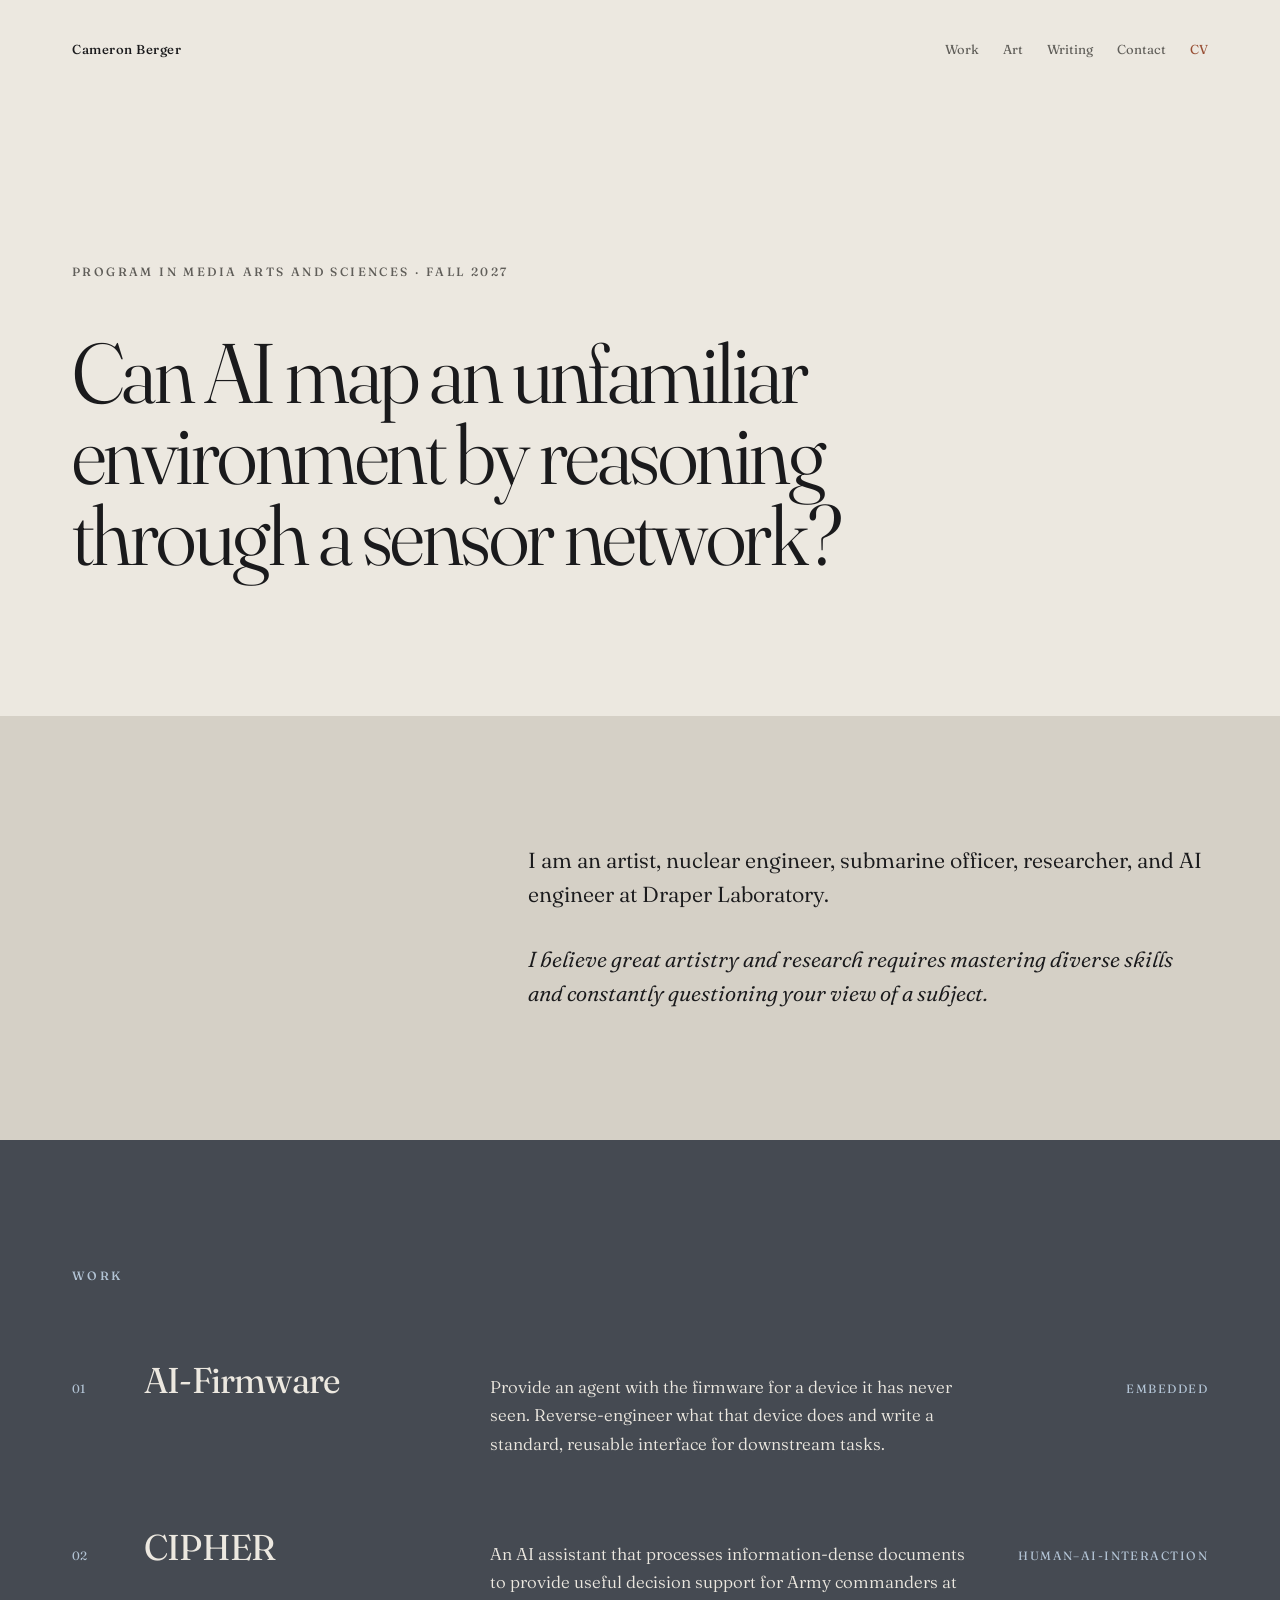
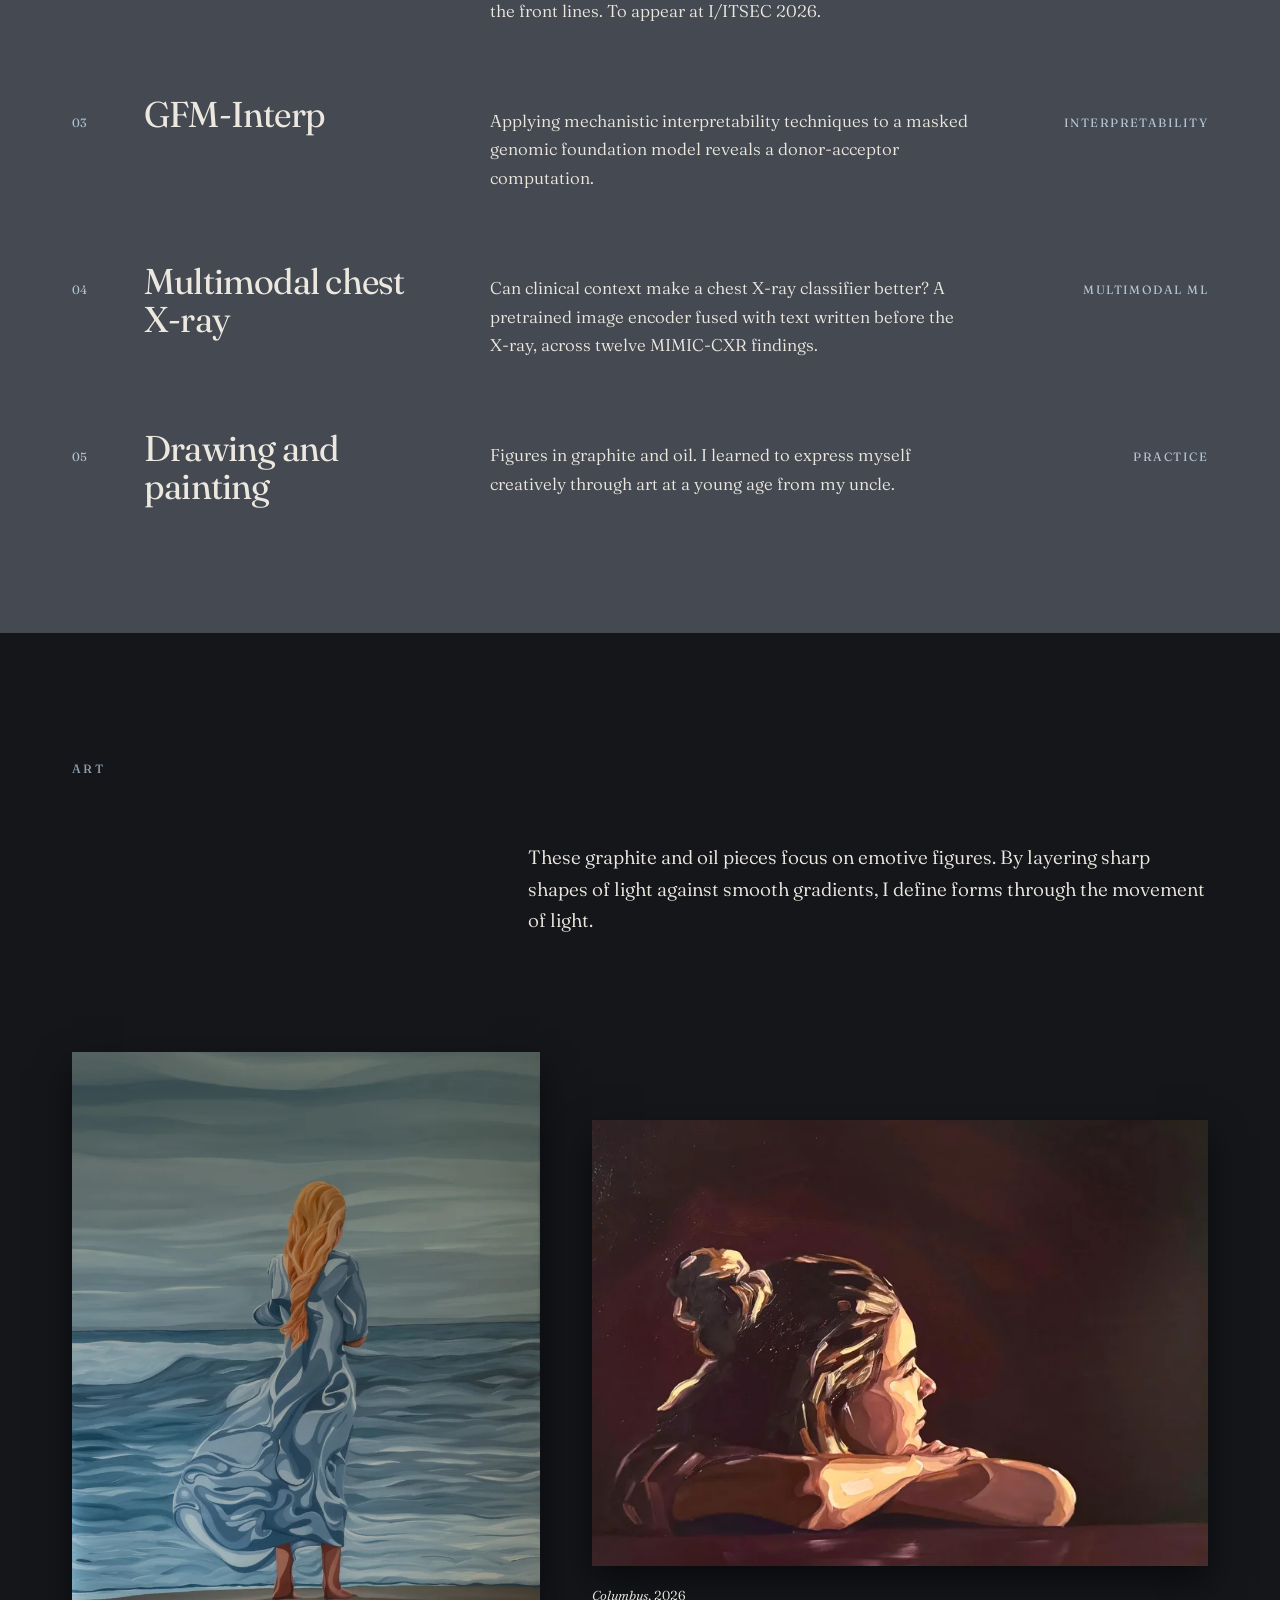
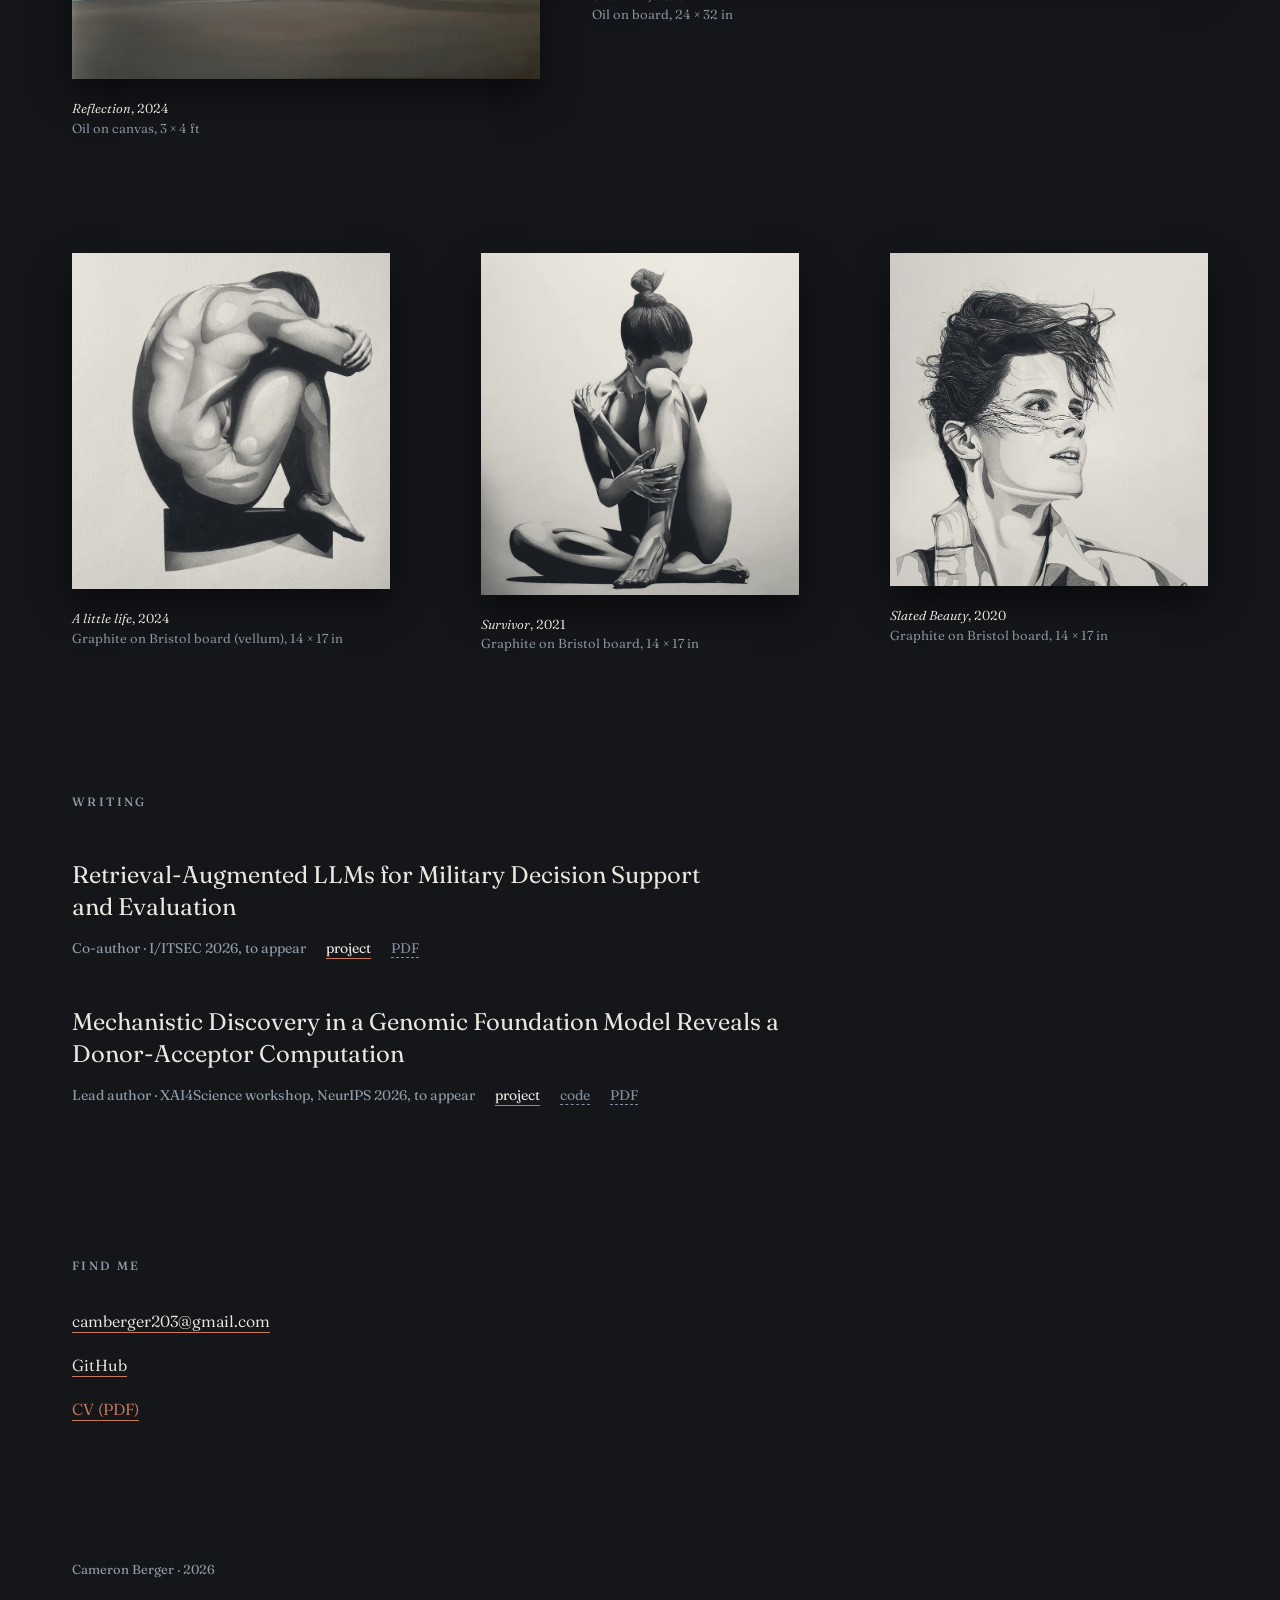
==== commit 438ffbac: "Redesign the portfolio: rooms, transitions and native figures - One stylesheet (main.css) and a smal" ====
--- a/index.html
+++ b/index.html
@@ -1,354 +1,231 @@
 <!doctype html>
-<html lang="en">
+<html lang="en" class="page-home">
 <head>
   <meta charset="utf-8">
   <meta name="viewport" content="width=device-width, initial-scale=1">
   <title>Portfolio · Cameron Berger</title>
-  <meta name="description" content="I draw and paint. I served as a nuclear submarine officer, and I now build AI systems at Draper Laboratory.">
+  <meta name="description" content="I am an artist, nuclear engineer, submarine officer, researcher, and AI engineer at Draper Laboratory.">
   <meta name="robots" content="noindex, nofollow"><!-- remove at launch -->
-  <meta name="theme-color" content="#0E0E10">
+  <meta name="theme-color" content="#ECE8E0">
   <meta property="og:type" content="website">
   <meta property="og:title" content="Portfolio · Cameron Berger">
-  <meta property="og:description" content="I draw and paint. I served as a nuclear submarine officer, and I now build AI systems at Draper Laboratory.">
+  <meta property="og:description" content="I am an artist, nuclear engineer, submarine officer, researcher, and AI engineer at Draper Laboratory.">
   <meta property="og:image" content="https://cam-berger.github.io/assets/img/og.jpg">
   <link rel="icon" href="favicon.svg" type="image/svg+xml">
   <link rel="preconnect" href="https://fonts.googleapis.com">
   <link rel="preconnect" href="https://fonts.gstatic.com" crossorigin>
-  <link rel="stylesheet" href="https://fonts.googleapis.com/css2?family=IBM+Plex+Mono:wght@400;500&family=IBM+Plex+Sans:wght@400;500;600&family=Instrument+Serif:ital@0;1&display=swap">
-  <link rel="stylesheet" href="assets/css/site.css">
+  <link rel="stylesheet" href="https://fonts.googleapis.com/css2?family=Fraunces:ital,opsz,wght,SOFT,WONK@0,9..144,100..900,0..100,0..1;1,9..144,100..900,0..100,0..1&display=swap">
+  <link rel="stylesheet" href="assets/css/main.css">
+  <!-- The site's only script. It fades things in as they scroll into view;
+       the page reads in full without it. -->
+  <script src="assets/js/motion.js"></script>
 </head>
-<body class="bg-home">
+<body>
   <a class="skip-link" href="#main">Skip to content</a>
 
   <!-- ===== Header ===== -->
-  <header class="site-header">
+  <header class="site-header plate--1">
     <div class="wrap">
       <a class="brand" href="index.html">Cameron Berger</a>
       <nav class="nav" aria-label="Main">
         <a href="#work">Work</a>
+        <a href="#art">Art</a>
         <a href="#writing">Writing</a>
-        <a href="#art">Art</a>
-        <a href="#about">About</a>
-        <a class="nav-cv" href="assets/cv.pdf">CV (PDF)</a>
+        <a href="#contact">Contact</a>
+        <a class="nav-cv" href="assets/cv.pdf">CV</a>
       </nav>
     </div>
   </header>
 
   <main id="main">
-    <div class="wrap">
-
-      <!-- ===== Hero ===== -->
-      <section class="hero">
-        <div class="hero__text">
-          <p class="eyebrow">Portfolio · Program in Media Arts and Sciences · Fall 2027</p>
-          <h1 class="display">How can AI learn an unfamiliar environment by experimenting on the devices already in it, and turn what it learns into awareness people can act on?</h1>
-          <p class="intro">I draw and paint. I served as a nuclear submarine officer, and I now build AI systems at Draper Laboratory.</p>
-          <p class="credo">I believe you have to be a good artist to be a good researcher, and a good researcher to be a good engineer.</p>
+
+    <!-- ===== Plate 1 · the question ===== -->
+    <div class="hero plate--1">
+      <div class="wrap">
+        <div class="hero__inner">
+          <p class="label" data-reveal>Program in Media Arts and Sciences · Fall 2027</p>
+          <h1 data-reveal>Can AI map an unfamiliar environment by reasoning through a sensor network?</h1>
         </div>
-        <figure class="hero__figure">
-          <img class="frame frame--hero"
-               src="assets/img/art/curled-figure-800.webp"
-               srcset="assets/img/art/curled-figure-800.webp 800w, assets/img/art/curled-figure-1500.webp 1500w"
-               sizes="(max-width: 459px) calc(100vw - 56px), (max-width: 1023px) 404px, (max-width: 1199px) 364px, 448px"
-               width="800" height="1067"
-               alt="Graphite drawing of a figure curled on a low block, seen from behind, head resting on folded arms"
-               fetchpriority="high" decoding="async">
-          <figcaption class="caption">
-            <span class="caption__title"><em>A little life</em>, 2024</span>
-            <span class="caption__medium">Graphite on Bristol board (vellum), 14 × 17 in</span>
-          </figcaption>
-        </figure>
-      </section>
-
-      <!-- ===== Work ===== -->
-      <section class="section section--first" id="work" aria-labelledby="work-title">
-
-        <!-- How to read this portfolio -->
-        <section class="panel guide" aria-labelledby="guide-title">
-          <h2 class="guide__title" id="guide-title">How to read this portfolio</h2>
-          <div class="guide__cols">
-            <div class="guide__col">
-              <h3 class="label label--cool">Responsive Environments</h3>
-              <p>Start with <a href="work/ai-firmware.html">AI-Firmware</a> and the sculpture of <em>A little life</em>, then the art at the end. An agent that can learn any sensor it finds is a way for a network to assemble itself, without anyone writing the drivers.</p>
+      </div>
+    </div>
+
+    <!-- ===== Plate 2 · who ===== -->
+    <div class="premise plate--2">
+      <div class="wrap">
+        <div class="premise__body">
+          <p data-reveal>I am an artist, nuclear engineer, submarine officer, researcher, and AI engineer at Draper Laboratory.</p>
+          <p class="voice" data-reveal>I believe great artistry and research requires mastering diverse skills and constantly questioning your view of a subject.</p>
+        </div>
+      </div>
+    </div>
+
+    <!-- ===== Plate 3 · Work ===== -->
+    <section class="work plate--3" id="work" aria-labelledby="work-title">
+      <div class="wrap">
+        <h2 class="label" id="work-title" data-reveal>Work</h2>
+        <ol class="work-list" role="list">
+
+          <li class="work-item" data-reveal data-vt-item>
+            <span class="work-item__n vt-num" aria-hidden="true" data-vt="num-ai-firmware">01</span>
+            <h3 data-vt="title-ai-firmware"><a href="work/ai-firmware.html">AI-Firmware</a></h3>
+            <p class="work-item__text">Provide an agent with the firmware for a device it has never seen. Reverse-engineer what that device does and write a standard, reusable interface for downstream tasks.</p>
+            <p class="work-item__tag">Embedded</p>
+          </li>
+
+          <li class="work-item" data-reveal data-vt-item>
+            <span class="work-item__n vt-num" aria-hidden="true" data-vt="num-cipher">02</span>
+            <h3 data-vt="title-cipher"><a href="work/cipher.html">CIPHER</a></h3>
+            <p class="work-item__text">An AI assistant that processes information-dense documents to provide useful decision support for Army commanders at the front lines. To appear at I/ITSEC 2026.</p>
+            <p class="work-item__tag">HUMAN–AI-INTERACTION</p>
+          </li>
+
+          <li class="work-item" data-reveal data-vt-item>
+            <span class="work-item__n vt-num" aria-hidden="true" data-vt="num-gfm-interp">03</span>
+            <h3 data-vt="title-gfm-interp"><a href="work/gfm-interp.html">GFM-Interp</a></h3>
+            <p class="work-item__text">Applying mechanistic interpretability techniques to a masked genomic foundation model reveals a donor-acceptor computation.</p>
+            <p class="work-item__tag">Interpretability</p>
+          </li>
+
+          <li class="work-item" data-reveal data-vt-item>
+            <span class="work-item__n vt-num" aria-hidden="true" data-vt="num-chest-xray">04</span>
+            <h3 data-vt="title-chest-xray"><a href="work/chest-xray.html">Multimodal chest <span class="nowrap">X-ray</span></a></h3>
+            <p class="work-item__text">Can clinical context make a chest <span class="nowrap">X-ray</span> classifier better? A pretrained image encoder fused with text written before the <span class="nowrap">X-ray</span>, across twelve <span class="nowrap">MIMIC-CXR</span> findings.</p>
+            <p class="work-item__tag">Multimodal ML</p>
+          </li>
+
+          <li class="work-item" data-reveal data-vt-item>
+            <span class="work-item__n vt-num" aria-hidden="true" data-vt="num-drawing">05</span>
+            <h3 data-vt="title-drawing"><a href="work/drawing.html">Drawing and painting</a></h3>
+            <p class="work-item__text">Figures in graphite and oil. I learned to express myself creatively through art at a young age from my uncle.</p>
+            <p class="work-item__tag">Practice</p>
+          </li>
+
+        </ol>
+      </div>
+    </section>
+
+    <!-- ===== Plate 4 · art, writing, contact ===== -->
+    <div class="plate--4">
+      <div class="wrap">
+
+        <!-- ===== Art ===== -->
+        <!-- The room name, the wall text, then the works. Their placement on the
+             wall is in main.css, under "the gallery wall". Each sizes value is the
+             work's rough shown width on a laptop, a tablet and a phone. -->
+        <section class="art" id="art" aria-labelledby="art-title">
+          <h2 class="label" id="art-title" data-reveal>Art</h2>
+
+          <div class="statement">
+            <p data-reveal>These graphite and oil pieces focus on emotive figures. By layering sharp shapes of light against smooth gradients, I define forms through the movement of light.</p>
+          </div>
+
+          <div class="wall">
+
+            <!-- the two paintings, side by side -->
+            <div class="wall__paintings">
+              <figure class="artwork" data-reveal data-vt-item>
+                <a class="artwork__link" href="work/drawing.html#reflection">
+                <img data-vt="art-reflection" src="assets/img/art/blue-dress-sea-toned-800.webp"
+                     srcset="assets/img/art/blue-dress-sea-toned-800.webp 800w, assets/img/art/blue-dress-sea-toned-1492.webp 1492w"
+                     sizes="(min-width: 640px) 42vw, calc(100vw - 40px)"
+                     width="800" height="1072"
+                     alt="Oil painting of a woman in a flowing blue dress standing at the edge of the sea, a blend of contemplation, beauty, and nature."
+                     loading="lazy" decoding="async">
+                </a>
+                <figcaption><em>Reflection</em>, 2024<span class="medium">Oil on canvas, 3 × 4 ft</span></figcaption>
+              </figure>
+              <figure class="artwork" data-reveal data-vt-item>
+                <a class="artwork__link" href="work/drawing.html#columbus">
+                <img data-vt="art-columbus" src="assets/img/art/chin-on-arms-toned-800.webp"
+                     srcset="assets/img/art/chin-on-arms-toned-800.webp 800w, assets/img/art/chin-on-arms-toned-1600.webp 1600w"
+                     sizes="(min-width: 640px) 55vw, calc(100vw - 40px)"
+                     width="800" height="579"
+                     alt="Oil painting of a woman struck with a warm awe in meditation."
+                     loading="lazy" decoding="async">
+                </a>
+                <figcaption><em>Columbus</em>, 2026<span class="medium">Oil on board, 24 × 32 in</span></figcaption>
+              </figure>
             </div>
-            <div class="guide__col">
-              <h3 class="label label--cool">Multisensory Intelligence</h3>
-              <p>Start with <a href="work/gfm-interp.html">GFM-Interp</a>, then <a href="work/cipher.html">CIPHER</a>. One asks what a scientific foundation model has actually learned. The other asks how to keep a model’s recommendations traceable and honest, because a bad one costs trust.</p>
+
+            <!-- the three drawings, in one row across the wall -->
+            <div class="wall__drawings">
+              <figure class="artwork" data-reveal data-vt-item>
+                <a class="artwork__link" href="work/drawing.html#little-life">
+                <img data-vt="art-little-life" src="assets/img/art/curled-figure-toned-800.webp"
+                     srcset="assets/img/art/curled-figure-toned-800.webp 800w, assets/img/art/curled-figure-toned-1308.webp 1308w"
+                     sizes="(min-width: 640px) 26vw, 78vw"
+                     width="800" height="845"
+                     alt="Graphite drawing of a man, folded into a physical manifestation of grief."
+                     loading="lazy" decoding="async">
+                </a>
+                <figcaption><em>A little life</em>, 2024<span class="medium">Graphite on Bristol board (vellum), 14 × 17 in</span></figcaption>
+              </figure>
+              <figure class="artwork" data-reveal data-vt-item>
+                <a class="artwork__link" href="work/drawing.html#survivor">
+                <img data-vt="art-survivor" src="assets/img/art/seated-woman-toned-800.webp"
+                     srcset="assets/img/art/seated-woman-toned-800.webp 800w, assets/img/art/seated-woman-toned-1600.webp 1600w"
+                     sizes="(min-width: 640px) 26vw, 78vw"
+                     width="800" height="858"
+                     alt="Graphite drawing of a woman attempting. Drawn for Sexual Assault Awareness Month, to be donated at a future auction; all proceeds will be donated to survivors of sexual assault and abuse."
+                     loading="lazy" decoding="async">
+                </a>
+                <figcaption><em>Survivor</em>, 2021<span class="medium">Graphite on Bristol board, 14 × 17 in</span></figcaption>
+              </figure>
+              <figure class="artwork" data-reveal data-vt-item>
+                <a class="artwork__link" href="work/drawing.html#windblown">
+                <img data-vt="art-windblown" src="assets/img/art/windblown-hair-toned-800.webp"
+                     srcset="assets/img/art/windblown-hair-toned-800.webp 800w, assets/img/art/windblown-hair-toned-1600.webp 1600w"
+                     sizes="(min-width: 640px) 26vw, 78vw"
+                     width="800" height="837"
+                     alt="Graphite portrait of a wind-swept woman looking into the distance."
+                     loading="lazy" decoding="async">
+                </a>
+                <figcaption><em>Slated Beauty</em>, 2020<span class="medium">Graphite on Bristol board, 14 × 17 in</span></figcaption>
+              </figure>
             </div>
-            <div class="guide__col">
-              <h3 class="label label--cool">Signal Kinetics</h3>
-              <p>My statement and CV carry this application. The closest work here is <a href="work/ai-firmware.html">AI-Firmware</a>: agents that learn sensors deployed where people cannot easily reach them.</p>
-            </div>
+
           </div>
         </section>
 
-        <h2 class="h2 section__head" id="work-title">Work</h2>
-        <div class="work-grid">
-
-          <a class="card" href="work/ai-firmware.html">
-            <div class="card__media figure-box" role="img" aria-label="Placeholder: 3D RENDER of A little life as a sculpture, then a PHOTO of it lit by devices the agent learned on its own">[3D RENDER of A little life as a sculpture, then a PHOTO of it lit by devices the agent learned on its own]</div>
-            <div class="card__body">
-              <h3 class="card__title"><em>A little life</em>, as a sculpture</h3>
-              <p class="card__text">A drawing becomes a sculpture, and the room learns to light it. The agent finds the lights and sensors, works out what each one does, and lights the figure the way I drew it.</p>
-              <ul class="tags">
-                <li>Art</li>
-                <li>Sensors &amp; embedded</li>
-              </ul>
-            </div>
-          </a>
-
-          <a class="card" href="work/ai-firmware.html">
-            <div class="card__media card__media--diagram" role="img" aria-label="Diagram: firmware goes in; the agent reads, probes, and standardizes it, going back when the device disagrees; a driver comes out">
-              <div class="mini" aria-hidden="true">
-                <span class="mini__end">Firmware in</span>
-                <span class="mini__down">↓</span>
-                <ol class="mini__row"><li><span>Read</span></li><li><span>Probe</span></li><li><span>Standardize</span></li></ol>
-                <span class="mini__loop">↺ back to Read when the device disagrees</span>
-                <span class="mini__down">↓</span>
-                <span class="mini__end">Driver out</span>
-              </div>
-            </div>
-            <div class="card__body">
-              <h3 class="card__title">AI-Firmware</h3>
-              <p class="card__text">Give an agent the firmware from a device it has never seen. It works out what the device does and writes a standard interface any AI or person can use.</p>
-              <ul class="tags">
-                <li>Sensors &amp; embedded</li>
-                <li>Agents</li>
-              </ul>
-            </div>
-          </a>
-
-          <a class="card" href="work/cipher.html">
-            <div class="card__media card__media--fig">
-              <img src="assets/img/work/cipher-architecture-800.webp"
-                   width="800" height="341"
-                   alt="CIPHER system architecture: doctrine and mission documents feed two vector stores, a hosted language model generates recommendations, and a chat interface returns them to the user"
-                   loading="lazy" decoding="async">
-            </div>
-            <div class="card__body">
-              <h3 class="card__title">CIPHER</h3>
-              <p class="card__text">Turns a new operations order into a map, a timeline, and a plan a leader can question, with every output traceable. To appear at I/ITSEC 2026.</p>
-              <ul class="tags">
-                <li>Decision support</li>
-                <li>Human-AI</li>
-              </ul>
-            </div>
-          </a>
-
-          <a class="card" href="work/gfm-interp.html">
-            <div class="card__media card__media--fig">
-              <img src="assets/img/work/gfm-partner-coupling-800.webp"
-                   width="800" height="474"
-                   alt="Five-panel figure: partner-selective coupling in SpliceBERT, the spectrum of its positional embeddings with a sharp period-3 peak, and attention patterns of two heads"
-                   loading="lazy" decoding="async">
-            </div>
-            <div class="card__body">
-              <h3 class="card__title">GFM-Interp</h3>
-              <p class="card__text">A masked genome model finds splice sites it was never trained to find, using boundary content and a learned three-nucleotide wave.</p>
-              <ul class="tags">
-                <li>Interpretability</li>
-              </ul>
-            </div>
-          </a>
-
-          <a class="card" href="work/chest-xray.html">
-            <div class="card__media card__media--diagram" role="img" aria-label="Diagram: an X-ray, its clinical context, and the patient's vitals and labs are fused with cross-attention to predict 12 pathology labels">
-              <div class="mini" aria-hidden="true">
-                <ol class="mini__row mini__row--plus"><li><span>X-ray</span></li><li><span>Context</span></li><li><span>Vitals, labs</span></li></ol>
-                <span class="mini__down">↓</span>
-                <span class="mini__box">Cross-attention fusion</span>
-                <span class="mini__down">↓</span>
-                <span class="mini__end">12 pathology labels</span>
-              </div>
-            </div>
-            <div class="card__body">
-              <h3 class="card__title">Multimodal chest X-ray</h3>
-              <p class="card__text">Can clinical context make an image classifier better at finding anomalies? A fine-tuned vision model fused with standardized patient records.</p>
-              <ul class="tags">
-                <li>Multimodal ML</li>
-              </ul>
-            </div>
-          </a>
-
-          <a class="card" href="#art">
-            <div class="card__media">
-              <img class="frame--studio"
-                   src="assets/img/art/studio-in-progress-800.webp"
-                   srcset="assets/img/art/studio-in-progress-800.webp 800w, assets/img/art/studio-in-progress-1500.webp 1500w"
-                   sizes="180px"
-                   width="800" height="1067"
-                   alt="Graphite figure drawing in progress, taped to a drawing board"
-                   loading="lazy" decoding="async">
-            </div>
-            <div class="card__body">
-              <h3 class="card__title">In the studio</h3>
-              <p class="card__text">A drawing in progress, taped to the board. Every piece starts as faint construction lines and a study of where the light falls.</p>
-              <ul class="tags">
-                <li>Art</li>
-              </ul>
-            </div>
-          </a>
-
-        </div>
-      </section>
-
-      <!-- ===== Writing and where this comes from ===== -->
-      <div class="section split">
-
-        <!-- Writing -->
-        <section class="stack" id="writing" aria-labelledby="writing-title">
-          <h2 class="h2" id="writing-title">Writing</h2>
-          <ul class="writing-list">
-            <li>
-              <p class="writing-list__title">Retrieval-Augmented LLMs for Military Decision Support and Evaluation</p>
-              <p class="writing-list__meta">
+        <!-- ===== Writing ===== -->
+        <section class="writing" id="writing" aria-labelledby="writing-title">
+          <h2 class="label" id="writing-title" data-reveal>Writing</h2>
+          <ol class="papers" role="list">
+            <li class="paper" data-reveal>
+              <h3>Retrieval-Augmented LLMs for Military Decision Support and Evaluation</h3>
+              <p class="paper__meta">
                 <span>Co-author · I/ITSEC 2026, to appear</span>
                 <a href="work/cipher.html" aria-label="CIPHER project page">project</a>
+                <span class="todo" data-todo="link the paper's PDF once it is final">PDF</span>
               </p>
             </li>
-            <li>
-              <p class="writing-list__title">Mechanistic Discovery in a Genomic Foundation Model Reveals a Donor-Acceptor Computation</p>
-              <p class="writing-list__meta">
+            <li class="paper" data-reveal>
+              <h3>Mechanistic Discovery in a Genomic Foundation Model Reveals a Donor-Acceptor Computation</h3>
+              <p class="paper__meta">
                 <span>Lead author · XAI4Science workshop, NeurIPS 2026, to appear</span>
                 <a href="work/gfm-interp.html" aria-label="GFM-Interp project page">project</a>
                 <span class="todo" data-todo="link the code once the repo is public">code</span>
+                <span class="todo" data-todo="link the camera-ready PDF once it is public, never the anonymized review copy">PDF</span>
               </p>
             </li>
+          </ol>
+        </section>
+
+        <!-- ===== Contact ===== -->
+        <section class="contact" id="contact" aria-labelledby="contact-title">
+          <h2 class="label" id="contact-title" data-reveal>Find me</h2>
+          <ul class="contact-list" role="list" data-reveal>
+            <li><a href="mailto:camberger203@gmail.com">camberger203@gmail.com</a></li>
+            <li><a href="https://github.com/cam-berger">GitHub</a></li>
+            <li><a class="cv" href="assets/cv.pdf">CV (PDF)</a></li>
           </ul>
         </section>
 
-        <!-- Where this comes from (the Art link lands here) -->
-        <section class="stack" id="art" aria-labelledby="art-title">
-          <h2 class="h2" id="art-title">Where this comes from</h2>
-          <div class="stack stack--prose">
-            <p>I learned to draw from my uncle. I envied how easily he could put what he saw onto paper, and I have been working toward that ease ever since. Most of what follows is figures turned inward or away, in graphite on vellum Bristol and in oil. I build each one from hard-edged shapes of light laid over smooth gradients, because that is how I come to understand a form: by watching where the light breaks across it.</p>
-            <p>It is also how I work on a model or a microcontroller. I cannot open either one and simply read it. I probe it, watch how it responds, and draw the structure out from the surface.</p>
-          </div>
-        </section>
-
-      </div>
-
-      <!-- ===== Gallery ===== -->
-      <!-- Each image's sizes is its shown width in each layout (phone, tablet, laptop): the
-           column width minus the 6px frame on each side (the studio drawing has no frame).
-           Recompute them if the columns change. -->
-      <div class="gallery">
-
-        <div class="gallery__row gallery__row--a">
-          <figure class="art">
-            <img class="frame"
-                 src="assets/img/art/blue-dress-sea-800.webp"
-                 srcset="assets/img/art/blue-dress-sea-800.webp 800w, assets/img/art/blue-dress-sea-1320.webp 1320w"
-                 sizes="(max-width: 639px) calc(100vw - 52px), (max-width: 1023px) calc(50vw - 68px), 270px"
-                 width="800" height="1075"
-                 alt="Oil painting of a woman in a flowing blue dress standing at the edge of the sea, seen from behind"
-                 loading="lazy" decoding="async">
-            <figcaption class="caption">
-              <span class="caption__title"><em>Reflection</em>, 2024</span>
-              <span class="caption__medium">Oil on canvas, 3 × 4 ft</span>
-            </figcaption>
-          </figure>
-          <figure class="art">
-            <img class="frame"
-                 src="assets/img/art/curled-figure-800.webp"
-                 srcset="assets/img/art/curled-figure-800.webp 800w, assets/img/art/curled-figure-1500.webp 1500w"
-                 sizes="(max-width: 639px) calc(100vw - 52px), (max-width: 1023px) calc(50vw - 68px), 272px"
-                 width="800" height="1067"
-                 alt="Graphite drawing of a figure curled on a low block, seen from behind, head resting on folded arms"
-                 loading="lazy" decoding="async">
-            <figcaption class="caption">
-              <span class="caption__title"><em>A little life</em>, 2024</span>
-              <span class="caption__medium">Graphite on Bristol board (vellum), 14 × 17 in</span>
-            </figcaption>
-          </figure>
-          <figure class="art">
-            <img class="frame"
-                 src="assets/img/art/chin-on-arms-800.webp"
-                 srcset="assets/img/art/chin-on-arms-800.webp 800w, assets/img/art/chin-on-arms-1600.webp 1600w"
-                 sizes="(max-width: 639px) calc(100vw - 52px), (max-width: 1023px) calc(100vw - 92px), (max-width: 1279px) calc(47.5vw - 126px), 482px"
-                 width="800" height="579"
-                 alt="Oil painting of a woman in profile resting her chin on folded arms, lit warmly against a dark ground"
-                 loading="lazy" decoding="async">
-            <figcaption class="caption">
-              <span class="caption__title"><em>Columbus</em>, 2026</span>
-              <span class="caption__medium">Oil on board, 24 × 32 in</span>
-            </figcaption>
-          </figure>
-        </div>
-
-        <div class="gallery__row gallery__row--b">
-          <figure class="art">
-            <img class="frame"
-                 src="assets/img/art/seated-woman-800.webp"
-                 srcset="assets/img/art/seated-woman-800.webp 800w, assets/img/art/seated-woman-1600.webp 1600w"
-                 sizes="(max-width: 639px) calc(100vw - 52px), (max-width: 1023px) calc(35.3vw - 57px), 368px"
-                 width="800" height="858"
-                 alt="Graphite drawing of a seated woman holding herself, face turned into her shoulder"
-                 loading="lazy" decoding="async">
-            <figcaption class="caption">
-              <span class="caption__title"><em>Survivor</em>, 2021</span>
-              <span class="caption__medium">Graphite on Bristol board, 14 × 17 in</span>
-            </figcaption>
-          </figure>
-          <figure class="art">
-            <img class="frame"
-                 src="assets/img/art/windblown-hair-800.webp"
-                 srcset="assets/img/art/windblown-hair-800.webp 800w, assets/img/art/windblown-hair-1600.webp 1600w"
-                 sizes="(max-width: 639px) calc(100vw - 52px), (max-width: 1023px) calc(36.2vw - 58px), 377px"
-                 width="800" height="837"
-                 alt="Graphite portrait of a woman with wind-blown hair looking up and to the side"
-                 loading="lazy" decoding="async">
-            <figcaption class="caption">
-              <span class="caption__title"><em><span class="todo">[Title]</span></em>, <span class="todo">[year]</span></span>
-              <span class="caption__medium">Graphite on Bristol board, <span class="todo">[size]</span></span>
-            </figcaption>
-          </figure>
-          <figure class="art">
-            <img class="frame frame--studio"
-                 src="assets/img/art/studio-in-progress-800.webp"
-                 srcset="assets/img/art/studio-in-progress-800.webp 800w, assets/img/art/studio-in-progress-1500.webp 1500w"
-                 sizes="(max-width: 639px) calc(100vw - 40px), (max-width: 1023px) calc(28.4vw - 36px), 296px"
-                 width="800" height="1067"
-                 alt="Graphite figure drawing in progress, taped to a drawing board"
-                 loading="lazy" decoding="async">
-            <figcaption class="caption">
-              <span class="caption__title"><em>Sistine</em>, 2026, in progress</span>
-              <span class="caption__medium">Graphite on Bristol board, 14 × 17 in</span>
-            </figcaption>
-          </figure>
-        </div>
-
-      </div>
-    </div>
-
-    <!-- ===== About ===== -->
-    <section class="about" id="about" aria-labelledby="about-title">
-      <div class="wrap">
-        <div class="about__grid">
-          <div class="about__text">
-            <h2 class="h2" id="about-title">About</h2>
-            <p>I studied computer science at the Naval Academy and served as a nuclear submarine officer, where I learned to train, lead, and certify a crew in work that tolerates no failure. The Navy taught me to lead peers and to understand people from every walk of life. It did not teach me to engineer past the edge of what was already established, so I went looking for that in computer science and in the studio. I now build AI systems at Draper Laboratory. At MIT I want to make that work tangible: agents that learn the physical world by working in it.</p>
-          </div>
-          <div class="about__links">
-            <h3 class="label label--accent">Applying to</h3>
-            <ul>
-              <li>Responsive Environments</li>
-              <li>Multisensory Intelligence</li>
-              <li>Signal Kinetics</li>
-            </ul>
-            <h3 class="label label--accent">Find me</h3>
-            <ul>
-              <li><a href="mailto:camberger203@gmail.com">camberger203@gmail.com</a></li>
-              <li><a href="https://github.com/cam-berger">GitHub</a></li>
-              <li><a class="link-accent" href="assets/cv.pdf">CV (PDF)</a></li>
-            </ul>
-          </div>
-        </div>
-      </div>
-    </section>
+      </div>
+    </div>
   </main>
 
-  <!-- ===== Footer (continues the About band) ===== -->
-  <footer class="site-footer site-footer--band"><div class="wrap"><div class="site-footer__line">Cameron Berger · 2026</div></div></footer>
+  <!-- ===== Footer ===== -->
+  <footer class="site-footer"><div class="wrap"><p>Cameron Berger · 2026</p></div></footer>
 </body>
 </html>
--- a/assets/css/main.css
+++ b/assets/css/main.css
@@ -0,0 +1,1107 @@
+/* ==========================================================================
+   Cameron Berger portfolio: the home page.
+   Plain CSS, no build step. Retune the whole page from the tokens in :root.
+
+   The page is four flat plates of colour, walked once from warm paper to
+   cool near-black and never back. Plate edges are the only hard edges on
+   the page: nothing else is ruled, boxed or bordered, and space does the
+   dividing inside a plate. One typeface, Fraunces, at every size.
+
+   Every page on the site uses this one stylesheet: the home page, the five
+   project pages (each in its own scheme, see "Project pages"), the template
+   and the 404.
+   ========================================================================== */
+
+:root {
+  /* the four plates */
+  --plate-1: #ECE8E0;          /* warm paper */
+  --plate-2: #D5D0C6;          /* one step, still warm */
+  --plate-3: #454A52;          /* the hard break */
+  --plate-4: #14161A;          /* cool near-black */
+
+  /* text. Each pairing is measured against its plate (WCAG AA). */
+  --ink: #1A1A1C;              /* on plates 1 and 2 */
+  --ink-muted: #605E59;        /* labels on plate 1, 5.3:1 */
+  --bone: #ECE8E0;             /* on plates 3 and 4 */
+  --frost: #B2C3D4;            /* labels and tags on plate 3, 4.95:1 */
+  --mist: #8E9BA8;             /* secondary text on plate 4, 6.4:1 */
+  --pending: #818D9A;          /* placeholders on plate 4, 5.4:1 */
+  --accent: #974D32;           /* the CV link on paper, 5.0:1 */
+  --accent-on-dark: #C87A5A;   /* underlines and the CV link on plate 4 */
+
+  --font: 'Fraunces', Georgia, 'Times New Roman', serif;
+
+  /* layout */
+  --max: 1600px;
+  --gutter: 72px;
+
+  /* motion: one curve, three durations, for the whole page */
+  --ease: cubic-bezier(0.22, 1, 0.36, 1);   /* fast to start, long soft landing */
+  --t-quick: 300ms;            /* hovers and focus, the Media Lab's 0.3s */
+  --t-lift: 600ms;             /* a work of art leaning off the wall */
+  --t-reveal: 1100ms;          /* things settling in as you scroll */
+}
+
+@media (max-width: 1023px) { :root { --gutter: 40px; } }
+@media (max-width: 639px)  { :root { --gutter: 20px; } }
+
+
+/* ---------- base ---------- */
+
+*, *::before, *::after { box-sizing: border-box; }
+
+html {
+  -webkit-text-size-adjust: 100%;
+  text-size-adjust: 100%;
+  /* overscroll shows paper above the page and near-black below it */
+  background: linear-gradient(var(--plate-1) 50%, var(--plate-4) 50%);
+}
+@media (prefers-reduced-motion: no-preference) { html { scroll-behavior: smooth; } }
+
+body {
+  margin: 0;
+  color: var(--ink);
+  font-family: var(--font);
+  font-size: 17px;
+  line-height: 1.66;
+  font-optical-sizing: auto;
+  -webkit-font-smoothing: antialiased;
+  -moz-osx-font-smoothing: grayscale;
+}
+
+img { display: block; max-width: 100%; height: auto; }
+h1, h2, h3, p, figure, ol, ul { margin: 0; }
+ol, ul { padding: 0; list-style: none; }
+h1, h2, h3 { font-weight: 400; }
+
+a {
+  color: inherit;
+  text-decoration-line: underline;
+  text-decoration-thickness: 1px;
+  text-underline-offset: 5px;
+  transition: color var(--t-quick) ease, text-decoration-color var(--t-quick) ease;
+}
+
+:focus-visible { outline: 2px solid currentColor; outline-offset: 4px; border-radius: 1px; }
+
+section[id] { scroll-margin-top: 24px; }
+
+.wrap { max-width: var(--max); margin-inline: auto; padding-inline: var(--gutter); }
+
+.skip-link {
+  position: absolute;
+  z-index: 10;
+  left: var(--gutter);
+  top: -64px;
+  padding: 12px 18px;
+  background: var(--ink);
+  color: var(--bone);
+  font-size: 14px;
+  text-decoration: none;
+  transition: top var(--t-quick) ease;
+}
+.skip-link:focus { top: 12px; }
+
+.nowrap { white-space: nowrap; }   /* keeps "X-ray" or "MIMIC-CXR" from breaking at the hyphen */
+
+/* A placeholder you still need to fill. Search the HTML for "todo". */
+.todo {
+  color: var(--pending);
+  text-decoration: underline dashed;
+  text-decoration-thickness: 1px;
+  text-underline-offset: 4px;
+}
+
+/* the small spaced capitals that name each section */
+.label {
+  font-size: 12px;
+  line-height: 1.4;
+  letter-spacing: 0.2em;
+  text-transform: uppercase;
+  font-variation-settings: 'opsz' 12, 'wght' 500;
+}
+
+
+/* ---------- plates ---------- */
+
+.plate--1 { background: var(--plate-1); color: var(--ink); }
+.plate--2 { background: var(--plate-2); color: var(--ink); }
+.plate--3 { background: var(--plate-3); color: var(--bone); }
+.plate--4 { background: var(--plate-4); color: var(--bone); }
+
+.plate--1 .label { color: var(--ink-muted); }
+.plate--3 .label { color: var(--frost); }
+.plate--4 .label { color: var(--mist); }
+
+
+/* ---------- header ---------- */
+
+.site-header .wrap {
+  display: flex;
+  flex-wrap: wrap;               /* on a phone the links drop below the name */
+  justify-content: space-between;
+  align-items: center;
+  column-gap: 32px;
+  padding-top: 28px;
+}
+
+.brand,
+.nav a {
+  display: inline-flex;
+  align-items: center;
+  min-height: 44px;              /* a comfortable tap target */
+  font-size: 13px;
+  text-decoration: none;
+}
+.brand { letter-spacing: 0.04em; font-variation-settings: 'opsz' 14, 'wght' 500; }
+
+.nav { display: flex; flex-wrap: wrap; column-gap: 24px; }
+.nav a { color: var(--ink-muted); }
+.nav a:hover { color: var(--ink); }
+.nav .nav-cv { color: var(--accent); }
+.nav .nav-cv:hover { color: var(--ink); }
+
+
+/* ---------- plate 1: the question ---------- */
+
+.hero { padding-block: clamp(96px, 15vw, 196px) clamp(96px, 11vw, 150px); }
+.hero__inner { max-width: 780px; }
+.hero .label { margin-bottom: clamp(32px, 4vw, 56px); }
+.hero h1 {
+  font-size: clamp(42px, 6.6vw, 94px);
+  line-height: 0.96;
+  letter-spacing: -0.03em;
+  text-wrap: balance;
+  font-variation-settings: 'opsz' 144, 'wght' 330, 'SOFT' 18, 'WONK' 1;
+}
+
+
+/* ---------- plate 2: who ---------- */
+
+.premise { padding-block: clamp(88px, 10vw, 136px); }
+
+/* set against the far margin, opposite the question */
+.premise__body,
+.statement { max-width: 680px; margin-left: auto; }
+
+.premise p {
+  font-size: clamp(19px, 1.7vw, 23px);
+  line-height: 1.58;
+  font-variation-settings: 'opsz' 32, 'wght' 350;
+}
+.premise p + p { margin-top: 30px; }
+
+/* the two most personal sentences on the page, and the only italics */
+.voice { font-style: italic; }
+.premise .voice { font-variation-settings: 'opsz' 32, 'wght' 350, 'SOFT' 30, 'WONK' 1; }
+
+
+/* ---------- plate 3: work ---------- */
+
+.work { padding-block: clamp(96px, 10vw, 136px); }
+.work .label { margin-bottom: clamp(48px, 6vw, 78px); }
+
+/* One grid for the whole list, shared by every row through subgrid, so the
+   descriptions line up and the tag column is exactly as wide as its longest
+   tag. Below 1024px each row stacks under its number. */
+.work-list {
+  display: grid;
+  grid-template-columns: 28px minmax(0, 1fr) minmax(0, 1.6fr) max-content;
+  column-gap: 44px;
+  row-gap: clamp(48px, 5.5vw, 76px);
+}
+.work-item {
+  grid-column: 1 / -1;
+  display: grid;
+  grid-template-columns: subgrid;
+  align-items: baseline;
+}
+.work-item__n { font-size: 12px; color: var(--frost); font-variation-settings: 'opsz' 12; }
+.work-item h3 {
+  font-size: clamp(30px, 2.8vw, 40px);
+  line-height: 1.06;
+  letter-spacing: -0.022em;
+  font-variation-settings: 'opsz' 60, 'wght' 400;
+}
+.work-item h3 a {
+  text-decoration-color: transparent;   /* the underline arrives on hover */
+  text-underline-offset: 7px;
+}
+.work-item h3 a:hover { text-decoration-color: currentColor; }
+.work-item__text { font-size: 17px; line-height: 1.66; font-variation-settings: 'opsz' 20, 'wght' 330; }
+.work-item__tag {
+  font-size: 12px;
+  letter-spacing: 0.12em;
+  text-transform: uppercase;
+  text-align: right;
+  white-space: nowrap;
+  color: var(--frost);
+  font-variation-settings: 'opsz' 12;
+}
+
+@media (max-width: 1023px) {
+  .work-list { grid-template-columns: 28px minmax(0, 1fr); column-gap: 20px; }
+  .work-item { row-gap: 14px; }
+  .work-item h3,
+  .work-item__text,
+  .work-item__tag { grid-column: 2; }
+  .work-item__tag { text-align: left; white-space: normal; }
+}
+
+
+/* ---------- plate 4: art, writing, contact ---------- */
+
+.plate--4 { padding-top: clamp(96px, 10vw, 136px); }
+.plate--4 section + section { padding-top: clamp(96px, 11vw, 150px); }
+
+/* the wall text, read on the way into the room */
+.art .label { margin-bottom: clamp(40px, 5vw, 72px); }
+.statement { margin-bottom: clamp(72px, 9vw, 120px); }
+.statement p {
+  font-size: clamp(18px, 1.5vw, 21px);
+  line-height: 1.64;
+  font-variation-settings: 'opsz' 28, 'wght' 340;
+}
+.statement p + p { margin-top: 28px; }
+.statement .voice { font-variation-settings: 'opsz' 28, 'wght' 340, 'SOFT' 30, 'WONK' 1; }
+
+
+/* ---------- the gallery wall ----------
+   Hung, not laid out, and unframed since 21 October 2026 so the works can be
+   larger. Two rows:
+
+     paintings  Reflection, the largest canvas in the room, and Columbus,
+                side by side. Columbus drops a little below the wall's top
+                edge, so the two never line up like a grid.
+     drawings   A little life, Survivor and Slated Beauty, in one row across
+                the whole wall, evenly spaced (24 October 2026).
+
+   On a phone everything stacks, the drawings a little narrower than the
+   paintings. */
+
+.wall, .wall__paintings, .wall__drawings { display: flex; flex-direction: column; gap: 56px; }
+.wall__drawings .artwork { width: 78%; }
+.wall__drawings .artwork:nth-child(2) { align-self: flex-end; }
+
+@media (min-width: 640px) {
+  .wall {
+    container-type: inline-size;   /* lets the drop and the gaps be a share of the wall */
+    gap: clamp(72px, 9cqi, 128px);
+  }
+  .wall__paintings {
+    display: grid;
+    grid-template-columns: 520fr 684fr;
+    column-gap: 4.6%;
+    align-items: start;
+  }
+  .wall__paintings > .artwork + .artwork { margin-top: 6cqi; }
+  .wall__drawings {
+    display: grid;
+    grid-template-columns: repeat(3, minmax(0, 1fr));
+    column-gap: 8%;
+    align-items: start;
+  }
+  .wall__drawings .artwork, .wall__drawings .artwork:nth-child(2) { width: auto; align-self: auto; }
+}
+
+.artwork__link { display: block; }   /* each work opens large on the 05 page */
+.artwork img { width: 100%; box-shadow: 0 16px 34px rgba(0, 0, 0, 0.55); }
+.artwork figcaption {
+  padding-top: 20px;
+  font-size: 13px;
+  line-height: 1.5;
+  font-variation-settings: 'opsz' 14, 'wght' 350;
+}
+.artwork .medium { display: block; color: var(--mist); }
+
+/* a work leans off the wall a little under the pointer */
+@media (hover: hover) and (prefers-reduced-motion: no-preference) {
+  .artwork img { transition: transform var(--t-lift) var(--ease), box-shadow var(--t-lift) var(--ease); }
+  .artwork:hover img { transform: translateY(-4px); box-shadow: 0 26px 48px rgba(0, 0, 0, 0.6); }
+}
+
+
+/* ---------- writing ---------- */
+
+.writing .label { margin-bottom: clamp(32px, 4vw, 48px); }
+.papers { display: flex; flex-direction: column; gap: 36px; max-width: 780px; }
+.paper h3 {
+  font-size: clamp(20px, 1.9vw, 24px);
+  line-height: 1.32;
+  text-wrap: pretty;
+  font-variation-settings: 'opsz' 28, 'wght' 380;
+}
+.paper__meta {
+  display: flex;
+  flex-wrap: wrap;
+  align-items: center;
+  column-gap: 20px;
+  margin-top: 4px;
+  font-size: 14px;
+  color: var(--mist);
+}
+.paper__meta a,
+.paper__meta .todo { display: inline-flex; align-items: center; min-height: 44px; }
+.paper__meta a { color: var(--bone); text-decoration-color: var(--accent-on-dark); }
+.paper__meta a:hover { color: var(--accent-on-dark); }
+
+
+/* ---------- contact and footer ---------- */
+
+.contact .label { margin-bottom: 24px; }
+.contact-list a {
+  display: inline-flex;
+  align-items: center;
+  min-height: 44px;
+  font-size: 16px;
+  text-decoration-color: var(--accent-on-dark);
+  font-variation-settings: 'opsz' 18, 'wght' 350;
+}
+.contact-list a:hover { color: var(--accent-on-dark); }
+.contact-list .cv { color: var(--accent-on-dark); }
+.contact-list .cv:hover { color: var(--bone); }
+
+.site-footer { background: var(--plate-4); padding-block: clamp(96px, 10vw, 136px) 56px; }
+.site-footer p { font-size: 13px; color: var(--mist); font-variation-settings: 'opsz' 14; }
+
+
+/* ---------- 404: the paper plate, with the way back ---------- */
+
+.lost { min-height: 72vh; padding-block: clamp(96px, 15vw, 196px) clamp(96px, 11vw, 150px); }
+.lost h1 {
+  margin: clamp(20px, 2.4vw, 32px) 0 clamp(20px, 2.4vw, 30px);
+  font-size: clamp(42px, 6.6vw, 94px);
+  line-height: 0.96;
+  letter-spacing: -0.03em;
+  font-variation-settings: 'opsz' 144, 'wght' 330, 'SOFT' 18, 'WONK' 1;
+}
+.lost p:not(.label) { font-size: clamp(19px, 1.7vw, 23px); line-height: 1.5; font-variation-settings: 'opsz' 32, 'wght' 350; }
+.lost p + p { margin-top: 12px; }
+.lost a { text-decoration-color: var(--accent); }
+.lost a:hover { color: var(--accent); }
+
+
+/* ==========================================================================
+   Project pages
+   Each project is its own room, with its own colour scheme drawn from its
+   material, and a background that is the artist's method (hard-edged steps
+   of light over a smooth ground) seen through that subject:
+
+     01 AI-Firmware    copper  signal.svg         logic-analyzer square waves
+     02 CIPHER         sage    terrain.svg        map contours as flat bands
+     03 GFM-Interp     indigo  reading-frame.svg  a period-3 wave that stops
+                                                  at the splice site
+     04 Chest X-ray    film    masked-view.svg    the 25% of patches a masked
+                                                  autoencoder keeps
+     05 Drawing        paper   light.svg          light breaking along the
+                                                  rim of an unseen form
+
+   A scheme is a set of custom properties. Put a scheme class on <html> to
+   colour a page, or on any element to colour just that part: the "next"
+   band at the foot of each page wears the next project's scheme, so it
+   reads as a doorway into that room.
+   ========================================================================== */
+
+.scheme-copper {
+  --s-hero: #1D1815;  --s-body: #15110F;  --s-panel: #1F1915;  --s-panel-2: #2A221C;
+  --s-text: #EEE5DA;  --s-muted: #A99A8B;  --s-label: #CFA07F;  --s-accent: #D9905F;
+  --s-mat: #EEE5DA;
+  --s-art: url(../img/bg/signal.svg);  --s-art-pos: 70% 0%;
+}
+.scheme-sage {
+  --s-hero: #DFE0CF;  --s-body: #D6D7C5;  --s-panel: #CCCEB9;  --s-panel-2: #C1C4AC;
+  --s-text: #22261B;  --s-muted: #4C503F;  --s-label: #4F522E;  --s-accent: #8E3A1F;
+  --s-mat: #ECECE0;
+  --s-art: url(../img/bg/terrain.svg);  --s-art-pos: 72% 40%;
+}
+.scheme-indigo {
+  --s-hero: #17142A;  --s-body: #120F22;  --s-panel: #1B1730;  --s-panel-2: #241F3F;
+  --s-text: #ECE9F3;  --s-muted: #A6A0BE;  --s-label: #B9AEE6;  --s-accent: #E2A55B;
+  --s-mat: #E7E4EF;
+  --s-art: url(../img/bg/reading-frame.svg);  --s-art-pos: 62% 0%;
+}
+.scheme-film {
+  --s-hero: #0C1218;  --s-body: #0A0F14;  --s-panel: #111921;  --s-panel-2: #18222C;
+  --s-text: #E7EEF3;  --s-muted: #96A9B8;  --s-label: #A9C3D6;  --s-accent: #E58B70;
+  --s-mat: #E2E9EE;
+  --s-art: url(../img/bg/masked-view.svg);  --s-art-pos: 72% 45%;
+}
+.scheme-paper {
+  --s-hero: #ECE6DB;  --s-body: #E4DDD0;  --s-panel: #DBD3C5;  --s-panel-2: #D1C8B8;
+  --s-text: #1F1B17;  --s-muted: #5E5448;  --s-label: #6A5A4A;  --s-accent: #8E4A2F;
+  --s-mat: #F1ECE3;
+  --s-art: url(../img/bg/light.svg);  --s-art-pos: 70% 45%;
+  /* the works hang on a warm umber wall */
+  --s-wall: #211C18;  --s-wall-text: #EEE7DC;  --s-wall-muted: #A39888;
+}
+
+/* ---------- the room ---------- */
+
+html.page-project {
+  /* overscroll shows this room above and the next room below */
+  background: linear-gradient(var(--s-hero) 50%, var(--next-hero, var(--s-hero)) 50%);
+}
+.page-project body { color: var(--s-text); }
+.page-project .label { color: var(--s-label); }
+.page-project a { text-decoration-color: var(--s-accent); }
+.page-project main a:hover { color: var(--s-accent); }
+.page-project .todo { color: var(--s-muted); }
+
+/* the header floats over the hero's art */
+.page-project .site-header { position: absolute; inset: 0 0 auto 0; z-index: 2; }
+.page-project .brand { color: var(--s-text); }
+.page-project .nav a { color: var(--s-muted); }
+.page-project .nav a:hover { color: var(--s-text); }
+.page-project .nav .nav-cv { color: var(--s-accent); }
+
+/* a number that travels between pages needs a box of its own */
+.vt-num { display: inline-block; }
+
+
+/* ---------- hero: the room's first plate, carrying its art ---------- */
+
+.p-hero {
+  position: relative;
+  display: flex;
+  align-items: flex-end;
+  min-height: clamp(560px, 88vh, 940px);
+  background-color: var(--s-hero);
+  color: var(--s-text);
+}
+.p-hero__art {
+  position: absolute;
+  inset: 0;
+  background: var(--s-art) var(--s-art-pos) / cover no-repeat;
+}
+.p-hero .wrap { position: relative; width: 100%; padding-top: 140px; padding-bottom: clamp(56px, 8vw, 104px); }
+.p-hero .label { margin-bottom: clamp(20px, 2.4vw, 32px); }
+.p-hero h1 {
+  max-width: 12ch;
+  font-size: clamp(48px, 7.4vw, 108px);
+  line-height: 0.95;
+  letter-spacing: -0.032em;
+  text-wrap: balance;
+  font-variation-settings: 'opsz' 144, 'wght' 330, 'SOFT' 18, 'WONK' 1;
+}
+.p-hero__lede {
+  max-width: 40ch;
+  margin-top: clamp(20px, 2.4vw, 30px);
+  font-size: clamp(19px, 1.7vw, 23px);
+  line-height: 1.5;
+  text-wrap: pretty;
+  font-variation-settings: 'opsz' 32, 'wght' 350;
+}
+
+/* On a phone the art takes its own band at the top and the words sit on
+   the plain plate below it, so the art never has to be quiet for the text. */
+@media (max-width: 719px) {
+  .p-hero { display: block; min-height: 0; padding-top: 120px; }   /* the header sits on the plain plate, above the art */
+  .p-hero__art { position: relative; height: 46vh; min-height: 260px; }
+  .p-hero .wrap { padding-top: 40px; padding-bottom: 64px; }
+}
+
+
+/* ---------- body: the reading plate ---------- */
+
+.p-body {
+  background: var(--s-body);
+  color: var(--s-text);
+  padding-block: clamp(72px, 8vw, 112px) clamp(96px, 11vw, 150px);
+}
+
+.p-meta {
+  display: grid;
+  grid-template-columns: repeat(4, minmax(0, 1fr));
+  gap: 28px 40px;
+  margin-bottom: clamp(56px, 7vw, 96px);
+}
+.p-meta dd { margin: 8px 0 0; font-size: 15px; line-height: 1.5; font-variation-settings: 'opsz' 16, 'wght' 360; }
+@media (max-width: 899px) { .p-meta { grid-template-columns: repeat(2, minmax(0, 1fr)); } }
+@media (max-width: 479px) { .p-meta { grid-template-columns: minmax(0, 1fr); } }
+
+.p-figure { margin-bottom: clamp(72px, 9vw, 120px); }
+.p-figure figcaption {
+  max-width: 80ch;
+  margin-top: 18px;
+  font-size: 14px;
+  line-height: 1.55;
+  color: var(--s-muted);
+}
+/* a figure drawn on white paper sits on the room's own paper: multiply turns
+   its white into the mat's colour and leaves every line and mark as it was */
+.p-figure__mat { padding: clamp(16px, 2.6vw, 36px); background: var(--s-mat); }
+.p-figure__mat img { width: 100%; mix-blend-mode: multiply; }
+
+.p-columns {
+  display: grid;
+  grid-template-columns: minmax(0, 1fr) minmax(260px, 340px);
+  column-gap: clamp(48px, 7vw, 112px);
+  row-gap: 80px;
+  align-items: start;
+}
+@media (max-width: 1023px) { .p-columns { grid-template-columns: minmax(0, 1fr); } }
+
+.p-main { display: flex; flex-direction: column; gap: clamp(48px, 5.5vw, 72px); max-width: 680px; }
+.p-main h2 { margin-bottom: 16px; }
+.p-main p {
+  max-width: 64ch;
+  font-size: 18px;
+  line-height: 1.7;
+  font-variation-settings: 'opsz' 20, 'wght' 330;
+}
+.p-main p + p { margin-top: 18px; }
+.p-main .pull {
+  max-width: 28ch;
+  margin-bottom: 26px;
+  font-size: clamp(24px, 2.4vw, 32px);
+  line-height: 1.3;
+  letter-spacing: -0.012em;
+  text-wrap: balance;
+  font-variation-settings: 'opsz' 48, 'wght' 330;
+}
+
+.steps { display: grid; grid-template-columns: repeat(3, minmax(0, 1fr)); gap: 36px; }
+.step__n {
+  display: block;
+  margin-bottom: 14px;
+  font-size: 52px;
+  line-height: 1;
+  color: var(--s-label);
+  font-variation-settings: 'opsz' 72, 'wght' 300;
+}
+.step h3 { margin-bottom: 8px; font-size: 20px; line-height: 1.2; font-variation-settings: 'opsz' 24, 'wght' 420; }
+.p-main .step p { font-size: 15px; line-height: 1.6; color: var(--s-muted); }
+@media (max-width: 767px) { .steps { grid-template-columns: minmax(0, 1fr); gap: 28px; } }
+
+.p-aside { display: flex; flex-direction: column; gap: 44px; font-size: 15px; line-height: 1.62; }
+.p-aside h2.label { margin-bottom: 10px; }
+.p-panel { padding: 28px 30px 30px; background: var(--s-panel); }
+.p-panel h2:not(.label) { margin-bottom: 12px; font-size: 21px; line-height: 1.25; font-variation-settings: 'opsz' 28, 'wght' 400; }
+.p-panel > div + div { margin-top: 22px; }
+.p-aside ul li a { display: inline-flex; align-items: center; min-height: 44px; color: var(--s-text); }
+@media (max-width: 1023px) { .p-aside { max-width: 680px; } }
+
+
+/* ---------- diagrams, drawn in HTML so they reflow on a phone ----------
+   A row of columns with arrows between: .diagram__end for what goes in and
+   comes out, .diagram__col for a stage (a .diagram__head over one or more
+   .diagram__box), and an optional .diagram__note. Below 760px the row turns
+   into a column. Steps are plates of value, never outlined. */
+
+.diagram { display: flex; flex-direction: column; gap: 20px; padding: clamp(22px, 3vw, 40px); background: var(--s-panel); }
+.diagram__row { display: flex; align-items: stretch; }
+.diagram__col { flex: 1 1 0; min-width: 0; display: flex; flex-direction: column; gap: 10px; }
+.diagram__col > .diagram__box { flex: 1 1 0; }
+.diagram__col--center { justify-content: center; }
+.diagram__col--center > .diagram__box { flex: 0 0 auto; }
+.diagram__head { font-size: 22px; line-height: 1.1; font-variation-settings: 'opsz' 28, 'wght' 400; }
+.diagram__head .n { margin-right: 8px; color: var(--s-accent); }
+.diagram__box { display: flex; flex-direction: column; gap: 4px; margin: 0; padding: 13px 15px 14px; background: var(--s-panel-2); }
+.diagram__box b {
+  font-weight: 400;
+  font-size: 12px;
+  letter-spacing: 0.12em;
+  text-transform: uppercase;
+  color: var(--s-label);
+  font-variation-settings: 'opsz' 12, 'wght' 500;
+}
+.diagram__box span { font-size: 14px; line-height: 1.5; color: var(--s-muted); }
+.diagram__end {
+  flex: 0 0 auto;
+  align-self: center;
+  max-width: 11ch;
+  text-align: center;
+  font-size: 12px;
+  line-height: 1.4;
+  letter-spacing: 0.14em;
+  text-transform: uppercase;
+  color: var(--s-accent);
+}
+.diagram__arrow { flex: 0 0 36px; align-self: center; text-align: center; font-size: 20px; line-height: 1; color: var(--s-accent); }
+.diagram__note { font-size: 14px; line-height: 1.5; text-align: center; color: var(--s-muted); }
+.diagram__note b { font-weight: 400; color: var(--s-accent); }
+@media (max-width: 759px) {
+  .diagram__row { flex-direction: column; }
+  .diagram__end { max-width: none; }
+  .diagram__arrow { flex-basis: 34px; display: flex; align-items: center; justify-content: center; font-size: 0; }
+  .diagram__arrow::after { content: "↓"; font-size: 20px; }
+}
+
+
+/* ---------- the end of a room: a doorway into the next ----------
+   It wears the next project's scheme and art, so the band you click is the
+   room you arrive in. The footer sits inside it. */
+
+.p-end {
+  background: var(--s-hero) var(--s-art) var(--s-art-pos) / cover no-repeat;
+  color: var(--s-text);
+}
+.p-next a {
+  display: flex;
+  flex-direction: column;
+  justify-content: flex-end;
+  min-height: clamp(340px, 54vh, 580px);
+  padding-top: 96px;
+  padding-bottom: 40px;
+  text-decoration: none;
+}
+.p-next__title {
+  display: block;
+  width: fit-content;
+  margin-top: 18px;
+  font-size: clamp(42px, 6vw, 88px);
+  line-height: 0.96;
+  letter-spacing: -0.03em;
+  text-decoration-line: underline;
+  text-decoration-thickness: 2px;
+  text-underline-offset: 12px;
+  text-decoration-color: transparent;
+  transition: text-decoration-color var(--t-quick) ease;
+  font-variation-settings: 'opsz' 144, 'wght' 330, 'SOFT' 18, 'WONK' 1;
+}
+.p-next a:hover .p-next__title { text-decoration-color: var(--s-accent); }
+.p-end .site-footer { background: none; padding-block: 48px 56px; }
+.p-end .site-footer p { color: var(--s-muted); }
+
+
+/* ---------- 05: the works, one at a time ----------
+   The home page shows the wall from across the room. Here you walk up to
+   each work: one per wall, large, its plaque beside it, sides alternating
+   so the eye walks the room. */
+
+.p-statement { padding-block: clamp(80px, 9vw, 130px); background: var(--s-body); }
+.p-statement .statement { margin-bottom: 0; }
+
+.p-works { padding-block: clamp(96px, 12vw, 180px); background: var(--s-wall); color: var(--s-wall-text); }
+.p-work { display: flex; align-items: flex-end; gap: clamp(28px, 4vw, 64px); scroll-margin-top: 48px; }
+.p-work + .p-work { margin-top: clamp(120px, 16vw, 240px); }
+.p-work:nth-child(even) { flex-direction: row-reverse; text-align: right; }
+.p-work img {
+  width: auto;
+  max-width: min(82%, 1240px);
+  max-height: 90vh;
+  box-shadow: 0 24px 56px rgba(0, 0, 0, 0.55);
+}
+.p-work figcaption { flex: 1 1 auto; font-size: 15px; line-height: 1.55; font-variation-settings: 'opsz' 16, 'wght' 350; }
+.p-work .medium { display: block; color: var(--s-wall-muted); }
+.p-works .todo { color: var(--s-wall-muted); }
+@media (max-width: 719px) {
+  .p-work, .p-work:nth-child(even) { flex-direction: column; align-items: flex-start; text-align: left; gap: 18px; }
+  .p-work img { max-width: 100%; max-height: none; }
+}
+
+
+/* ---------- 04: the anomaly layer ----------
+   A second plate under the chest X-ray story. Fig. 2 (.lyr) is one made-up
+   chest drawn four times as flat patches: seen, three in four hidden,
+   rebuilt as normal, and the error, which lights in the room's accent where
+   the rebuild fails. Its panels are generated (see the page). Fig. 3 (.bars)
+   is a bar list drawn in HTML: --v sets a bar's length, --t (cubed) how far its
+   colour has warmed toward the accent, --i its place in the reveal. */
+
+.p-layer { padding-block: clamp(88px, 10vw, 150px); background: var(--s-panel); color: var(--s-text); }
+.p-layer > .wrap > .label { margin-bottom: clamp(18px, 2vw, 26px); }
+.p-layer__lede {
+  max-width: 30ch;
+  margin-bottom: clamp(48px, 6vw, 80px);
+  font-size: clamp(26px, 3vw, 40px);
+  line-height: 1.25;
+  letter-spacing: -0.015em;
+  text-wrap: balance;
+  font-variation-settings: 'opsz' 72, 'wght' 320;
+}
+.p-layer .p-figure { margin-bottom: clamp(64px, 8vw, 104px); }
+.p-layer .p-columns { grid-template-columns: minmax(0, 1fr) minmax(280px, 400px); }
+.p-main h3.label { margin-bottom: 16px; }
+@media (max-width: 1023px) { .p-layer .p-columns { grid-template-columns: minmax(0, 1fr); } }
+
+.lyr { display: grid; grid-template-columns: repeat(4, minmax(0, 1fr)); gap: clamp(14px, 2vw, 28px); }
+.lyr__svg { display: block; width: 100%; height: auto; }
+.lyr__ghost { fill: var(--s-panel-2); }
+.lyr__faint { fill: var(--s-label); fill-opacity: 0.2; }
+.lyr__hot { fill: var(--s-accent); }
+.lyr__hot--2 { fill-opacity: 0.55; }
+.lyr p { margin-top: 14px; font-size: 15px; line-height: 1.45; color: var(--s-muted); font-variation-settings: 'opsz' 16, 'wght' 360; }
+.lyr .n { margin-right: 8px; color: var(--s-accent); }
+@media (max-width: 719px) { .lyr { grid-template-columns: repeat(2, minmax(0, 1fr)); row-gap: 28px; } }
+
+.bars { display: flex; flex-direction: column; gap: 13px; }
+.bars li {
+  display: grid;
+  grid-template-columns: minmax(0, 1fr) auto;
+  column-gap: 16px;
+  row-gap: 6px;
+  font-size: 14px;
+  line-height: 1.3;
+  font-variation-settings: 'opsz' 14, 'wght' 380;
+}
+.bars__val { color: var(--s-muted); font-variant-numeric: tabular-nums; }
+.bars__bar {
+  grid-column: 1 / -1;
+  width: calc(var(--v) * 100%);
+  height: 6px;
+  background: var(--s-label);
+  background: color-mix(in oklab, var(--s-accent) calc(var(--t) * var(--t) * var(--t) * 100%), var(--s-label));
+  transform-origin: left;
+}
+.p-bars figcaption { margin-top: 24px; font-size: 14px; line-height: 1.55; color: var(--s-muted); }
+
+
+/* ---------- 04: the result charts, inside the reading column ----------
+   Rows of HTML (a label, a track, a value), so the text stays at reading size
+   at any width. Marks sit at a percentage along the track. The room's label
+   colour is this project's image model, its accent the model with text,
+   hollow marks are someone else's numbers (published, or the automatic
+   labeler's). incoming/scripts/cxr_figures.py writes the rows. */
+
+.p-chart { margin-block: 28px 34px; }
+.p-chart__panel { padding: clamp(18px, 2.6vw, 28px); background: var(--chart-bg, var(--s-panel)); }
+.p-chart .p-chart__title { max-width: none; font-size: 17px; line-height: 1.3; font-variation-settings: 'opsz' 24, 'wght' 430; }
+.p-chart .p-chart__sub { max-width: 58ch; margin-top: 6px; font-size: 13.5px; line-height: 1.5; color: var(--s-muted); }
+.p-chart figcaption { margin-top: 12px; font-size: 13.5px; line-height: 1.5; color: var(--s-muted); }
+
+.hc {
+  display: grid;
+  grid-template-columns: minmax(0, 13.5em) minmax(0, 1fr) 3.6em;
+  column-gap: 14px;
+  row-gap: 2px;
+  align-items: center;
+  margin-top: 18px;
+}
+.hc__row { display: contents; }
+.hc__label { padding-block: 5px; font-size: 13.5px; line-height: 1.25; text-align: right; color: var(--s-text); }
+.hc__label i { display: block; margin-top: 1px; font-size: 11.5px; font-style: normal; color: var(--s-muted); }
+.hc__row--key .hc__label { color: var(--s-label); }
+.hc__track { position: relative; align-self: stretch; min-height: 28px; }
+.hc__grid { position: absolute; top: 0; bottom: 0; width: 1px; background: var(--s-panel-2); }
+.hc__zero { position: absolute; top: 0; bottom: 0; width: 1.5px; margin-left: -0.75px; background: var(--s-muted); opacity: 0.7; }
+.hc__ci, .hc__link { position: absolute; top: 50%; height: 2px; margin-top: -1px; background: currentColor; }
+.hc__link { opacity: 0.75; }
+.hc__bar { position: absolute; top: 50%; height: 12px; margin-top: -6px; background: currentColor; opacity: 0.85; }
+.hc__dot { position: absolute; top: 50%; width: 11px; height: 11px; margin: -5.5px 0 0 -5.5px; border-radius: 50%; background: currentColor; }
+.hc__dot--hollow { background: var(--chart-bg, var(--s-panel)); box-shadow: inset 0 0 0 1.6px currentColor; }
+.hc__val { font-size: 13px; font-variant-numeric: tabular-nums; color: var(--s-muted); }
+.hc__row--key .hc__val { color: var(--s-text); }
+.hc--img { color: var(--s-label); }
+.hc--text { color: var(--s-accent); }
+.hc--pub { color: var(--s-muted); }
+.hc__row--axis .hc__track { min-height: 20px; }
+.hc__tick { position: absolute; top: 4px; transform: translateX(-50%); font-size: 11.5px; color: var(--s-muted); font-variant-numeric: tabular-nums; white-space: nowrap; }
+.hc__group { grid-column: 1 / -1; margin-top: 10px; font-size: 11px; letter-spacing: 0.14em; text-transform: uppercase; color: var(--s-label); }
+.hc__group:first-child { margin-top: 0; }
+.p-chart__legend { display: flex; flex-wrap: wrap; gap: 6px 18px; margin-top: 16px; font-size: 13px; color: var(--s-muted); }
+.hc__swatch { position: relative; display: inline-block; width: 10px; height: 10px; margin-right: 7px; border-radius: 50%; background: currentColor; vertical-align: -1px; }
+.hc__swatch.hc__dot--hollow { background: var(--chart-bg, var(--s-panel)); box-shadow: inset 0 0 0 1.6px currentColor; }
+/* on a phone each label sits above its track, so the track gets the width */
+@media (max-width: 479px) {
+  .hc { grid-template-columns: minmax(0, 1fr) 3.3em; column-gap: 10px; row-gap: 0; }
+  .hc__label { grid-column: 1 / -1; padding-block: 10px 0; font-size: 12.5px; text-align: left; }
+  .hc__label i { display: inline; margin-left: 6px; }
+  .hc__row--axis > span:first-child { display: none; }
+}
+
+/* ---------- 04: results and the v1-to-v2 story, in bands ----------
+   Below the reading plate the page alternates value: the results band
+   (panel), From v1 to v2 (the reading plate's colour), v2's plate (panel),
+   v1's plate (reading colour). Each result is one row, text on one side and
+   its chart on the other, trading sides row by row; a row's text leads with
+   one number set large, in the display face. Below 1024px a row stacks,
+   text first. */
+
+.p-results, .p-history { padding-block: clamp(88px, 10vw, 150px); color: var(--s-text); }
+.p-results { background: var(--s-panel); --chart-bg: var(--s-body); }
+.p-history { background: var(--s-body); }
+.p-results > .wrap > .label, .p-history > .wrap > .label { margin-bottom: clamp(48px, 6vw, 88px); }
+
+.p-result {
+  display: grid;
+  grid-template-columns: minmax(0, 5fr) minmax(0, 7fr);
+  column-gap: clamp(40px, 6vw, 104px);
+  row-gap: 32px;
+  align-items: center;
+}
+.p-result + .p-result { margin-top: clamp(80px, 10vw, 140px); }
+.p-result--flip { grid-template-columns: minmax(0, 7fr) minmax(0, 5fr); }
+.p-result--flip .p-result__text { order: 2; }
+.p-result__text { max-width: 44ch; }
+.p-result__text .label { margin-bottom: 18px; }
+.p-result__stat {
+  font-size: clamp(52px, 6.4vw, 92px);
+  line-height: 0.95;
+  letter-spacing: -0.035em;
+  white-space: nowrap;
+  font-variation-settings: 'opsz' 144, 'wght' 300, 'SOFT' 18, 'WONK' 1;
+}
+.p-result__arrow { margin-inline: 0.06em; font-size: 0.55em; vertical-align: 0.2em; color: var(--s-accent); }
+.p-result__note { max-width: 40ch; margin-top: 14px; font-size: 14.5px; line-height: 1.5; color: var(--s-muted); }
+.p-result__text p:last-child { margin-top: 22px; font-size: 17px; line-height: 1.65; font-variation-settings: 'opsz' 20, 'wght' 330; }
+.p-result .p-chart { margin: 0; }
+@media (max-width: 1023px) {
+  .p-result, .p-result--flip { grid-template-columns: minmax(0, 1fr); }
+  .p-result--flip .p-result__text { order: 0; }
+  .p-result__text { max-width: 60ch; }
+}
+
+/* what changed from v1 to v2: six short pairs, three across */
+.p-history__sub { margin: clamp(80px, 10vw, 128px) 0 28px; }
+.p-changes { display: grid; grid-template-columns: repeat(3, minmax(0, 1fr)); gap: 36px clamp(28px, 4vw, 56px); }
+.p-changes dt { margin-bottom: 10px; font-size: 12px; letter-spacing: 0.14em; text-transform: uppercase; color: var(--s-label); }
+.p-changes dd { margin: 0; font-size: 15.5px; line-height: 1.6; color: var(--s-text); }
+@media (max-width: 1023px) { .p-changes { grid-template-columns: repeat(2, minmax(0, 1fr)); } }
+@media (max-width: 599px) { .p-changes { grid-template-columns: minmax(0, 1fr); gap: 26px; } }
+
+/* two short columns side by side: limits and next; on v2's plate, parts and blind spots */
+.p-limits { display: grid; grid-template-columns: repeat(2, minmax(0, 1fr)); gap: 36px clamp(40px, 6vw, 96px); margin-top: clamp(72px, 9vw, 120px); }
+.p-layer .p-limits { margin-top: 0; }
+.p-limits .label { margin-bottom: 14px; }
+.p-limits p { max-width: 56ch; font-size: 16.5px; line-height: 1.65; font-variation-settings: 'opsz' 20, 'wght' 330; }
+@media (max-width: 767px) { .p-limits { grid-template-columns: minmax(0, 1fr); } }
+
+/* v1's plate sits on the reading colour, between two panel plates */
+.p-layer--alt { background: var(--s-body); }
+
+/* v2's plate: the same made-up chest, read the way v2 reads it */
+.lyr__svg text { font-family: var(--font); }
+.v2-dim { opacity: 0.32; }
+.v2-att { fill: var(--s-accent); }
+.v2-att--1 { fill-opacity: 0.2; }
+.v2-att--2 { fill-opacity: 0.4; }
+.v2-att--3 { fill-opacity: 0.68; }
+.v2-att--4 { fill-opacity: 0.95; }
+.v2-card { fill: var(--s-panel-2); }
+.v2-note { font-size: 13px; font-style: italic; fill: var(--s-text); }
+.v2-word { font-size: 10.5px; fill: var(--s-muted); }
+.v2-word--key { fill: var(--s-accent); }
+.v2-wbar { fill: var(--s-label); opacity: 0.8; }
+.v2-wbar--key { fill: var(--s-accent); opacity: 1; }
+.v2-score { fill: var(--s-label); opacity: 0.85; }
+.v2-nudge { fill: var(--s-accent); }
+.v2-name { font-size: 10.5px; fill: var(--s-text); }
+
+
+/* ---------- 03: GFM-Interp's two figures, drawn from the paper's data ----------
+   Fig. 1 (five panels) and Fig. 2 (four), each on one plate of the room's
+   panel colour: charts in SVG, the offset grid and the factorial table in
+   HTML, the attention maps as images with one pixel per nucleotide pair,
+   enlarged with crisp edges. incoming/scripts/gfm_figure.py writes the
+   markup and the map images; each figure's text alternative is its .sr-only
+   line. */
+
+.gfm {
+  display: grid;
+  grid-template-columns: repeat(6, minmax(0, 1fr));
+  gap: clamp(40px, 4.4vw, 64px) clamp(28px, 3.4vw, 52px);
+  padding: clamp(22px, 3vw, 44px);
+  background: var(--s-panel);
+}
+.gfm__a, .gfm__b, .gfm__c { grid-column: span 2; }
+.gfm__d, .gfm__e { grid-column: span 3; }
+.gfm--four > .gfm__panel { grid-column: span 3; }
+@media (max-width: 1279px) {
+  .gfm { grid-template-columns: repeat(2, minmax(0, 1fr)); }
+  .gfm__a, .gfm__b, .gfm--four > .gfm__panel { grid-column: span 1; }
+  .gfm__c, .gfm__d, .gfm__e { grid-column: span 2; }
+  .gfm__c .gfm__grid { max-width: 640px; }
+}
+@media (max-width: 679px) {
+  .gfm { grid-template-columns: minmax(0, 1fr); }
+  .gfm > .gfm__panel { grid-column: auto; }
+}
+.p-figure--after { margin: clamp(80px, 9vw, 120px) 0 0; }
+
+.gfm__panel { min-width: 0; display: flex; flex-direction: column; gap: 10px; }
+.gfm__title { font-size: 19px; line-height: 1.2; font-variation-settings: 'opsz' 24, 'wght' 420; }
+.gfm__title b { margin-left: 6px; font-weight: inherit; color: var(--s-label); }
+.gfm--read .gfm__title b { color: var(--s-accent); }
+.gfm__n { margin-right: 10px; color: var(--s-accent); }
+.gfm__sub { max-width: 56ch; font-size: 14px; line-height: 1.5; color: var(--s-muted); }
+
+/* SVG charts */
+.gfm__svg { display: block; width: 100%; max-width: 480px; height: auto; margin-top: 6px; overflow: visible; }
+.gfm__svg text { font-family: var(--font); }
+.g-tick, .g-note { font-size: 12px; fill: var(--s-muted); font-variant-numeric: tabular-nums; }
+.g-tick--key, .g-note--key { fill: var(--s-accent); }
+.g-tick--lav { fill: var(--s-label); }
+.g-axis { font-size: 12.5px; fill: var(--s-muted); }
+.g-row { font-size: 14px; fill: var(--s-muted); }
+.g-row--key { fill: var(--s-text); }
+.g-val { font-size: 13px; fill: var(--s-muted); font-variant-numeric: tabular-nums; }
+.g-val--key { font-size: 15px; fill: var(--s-accent); }
+.g-val--lav { font-size: 14px; fill: var(--s-label); }
+.g-site { font-size: 12px; letter-spacing: 0.08em; fill: var(--s-text); }
+.g-grid { stroke: var(--s-panel-2); stroke-width: 1; }
+/* Fig. 1 A: the pre-mRNA as one strand winding in depth: a backbone ribbon
+   (bright on its front pass, dim behind) with its bases pointing inward */
+.g-ribbon--exon { fill: var(--s-label); }
+.g-ribbon--intron { fill: color-mix(in srgb, var(--s-muted) 60%, var(--s-panel)); }
+.g-behind { opacity: 0.38; }
+.g-shine { fill: none; stroke: #F4F1FC; stroke-width: 0.9; opacity: 0.4; stroke-linecap: round; }
+.g-base { stroke-width: 1.6; stroke-linecap: round; }
+.g-base.g-base--exon { stroke: var(--s-label); }
+.g-base.g-base--intron { stroke: var(--s-muted); }
+.g-nuc.g-base--exon { fill: var(--s-label); }
+.g-nuc.g-base--intron { fill: var(--s-muted); }
+.g-base--t1 { filter: brightness(1.18); }
+.g-base--t2 { filter: brightness(0.82); }
+.g-base--t3 { filter: brightness(1.05) saturate(0.6); }
+.g-sitebox { fill: var(--s-panel); stroke: var(--s-text); stroke-width: 1.2; }
+.g-sitebox--masked { stroke: var(--s-accent); stroke-dasharray: 3 2; }
+.g-region { font-size: 12.5px; }
+.g-region--exon { fill: var(--s-label); }
+.g-region--intron { fill: var(--s-muted); }
+.g-arc { fill: none; stroke: var(--s-accent); stroke-width: 1.5; }
+.g-arrow { fill: var(--s-accent); }
+.g-ci { stroke: var(--s-accent); stroke-width: 2.5; stroke-linecap: round; }
+.g-dot { fill: var(--s-accent); }
+.g-hollow { fill: var(--s-panel); stroke: var(--s-muted); stroke-width: 1.5; }
+.g-area { fill: var(--s-panel-2); }
+.g-line { fill: none; stroke: var(--s-muted); stroke-width: 1; stroke-linejoin: round; }
+.g-median { stroke: var(--s-muted); stroke-width: 1; stroke-dasharray: 3 4; }
+.g-band--p3 { fill: color-mix(in srgb, var(--s-label) 18%, transparent); }
+.g-band--carrier { fill: color-mix(in srgb, var(--s-accent) 18%, transparent); }
+.g-peak { stroke-width: 1.5; }
+.g-pk1 { color: var(--s-label); stroke: var(--s-label); fill: var(--s-label); }
+.g-pk2 { color: var(--s-accent); stroke: var(--s-accent); fill: var(--s-accent); }
+.g-pk3 { color: var(--s-text); stroke: var(--s-text); fill: var(--s-text); }
+.g-reg { fill: color-mix(in srgb, var(--s-accent) 14%, transparent); }
+.g-cds { fill: none; stroke: var(--s-label); stroke-width: 2; }
+.g-cds-se { stroke: var(--s-label); stroke-width: 1.2; }
+.g-cds-pt { fill: var(--s-label); }
+.g-intronline { fill: none; stroke: var(--s-text); stroke-width: 1.6; stroke-dasharray: 6 4; opacity: 0.8; }
+.g-intronline-se { stroke: var(--s-text); stroke-width: 1.2; opacity: 0.8; }
+.g-intronline-pt { fill: var(--s-panel); stroke: var(--s-text); stroke-width: 1.4; }
+.g-ciband { fill: color-mix(in srgb, var(--s-label) 20%, transparent); }
+.g-target { stroke: var(--s-accent); stroke-width: 1.2; stroke-dasharray: 4 3; }
+.g-faith { fill: none; stroke: var(--s-label); stroke-width: 2; stroke-linejoin: round; }
+.g-faith-pt { fill: var(--s-panel); stroke: var(--s-label); stroke-width: 1.4; }
+.g-faith-key { fill: var(--s-accent); }
+.g-bar { fill: var(--s-muted); opacity: 0.6; }
+.g-bar-key { fill: var(--s-label); }
+.g-bracket { fill: none; stroke: var(--s-label); stroke-width: 1.4; }
+.gfm__legend li.g-pk1, .gfm__legend li.g-pk2, .gfm__legend li.g-pk3 { fill: none; stroke: none; }
+.gfm__legend { display: flex; flex-wrap: wrap; gap: 6px 18px; font-size: 13px; line-height: 1.4; font-variant-numeric: tabular-nums; }
+
+/* Fig. 1 C: the offset grid, on one shared diverging scale */
+.gfm__grid { display: grid; grid-template-columns: 5em repeat(18, minmax(0, 1fr)); gap: 3px; margin-top: 8px; align-items: center; }
+.gfm__k { font-size: 11px; line-height: 1.6; text-align: center; color: var(--s-muted); font-variant-numeric: tabular-nums; }
+.gfm__head { font-size: 12.5px; line-height: 1.15; letter-spacing: 0.03em; color: var(--s-muted); }
+.gfm__head--key { color: var(--s-label); }
+.gfm__head--read { color: var(--s-accent); }
+.gfm__cell { height: 22px; }
+.gfm__scalebar { display: flex; align-items: center; gap: 10px; font-size: 12.5px; color: var(--s-muted); font-variant-numeric: tabular-nums; }
+.gfm__gradient { flex: 0 0 96px; height: 10px; }
+
+/* Fig. 1 D-E: attention maps */
+.gfm__maps { display: grid; grid-template-columns: repeat(2, minmax(0, 1fr)); gap: 16px; margin-top: 6px; }
+.gfm__map { min-width: 0; }
+.gfm__maplabel { margin-bottom: 6px; font-size: 13px; color: var(--s-text); }
+.gfm__mass { display: block; width: 100%; height: 22px; margin-bottom: 3px; }
+.g-mass { fill: var(--s-muted); opacity: 0.5; }
+.g-mass-hi { fill: var(--s-label); }
+.gfm--read .g-mass-hi { fill: var(--s-accent); }
+.gfm__frame { position: relative; aspect-ratio: 1; }
+.gfm__frame img { display: block; width: 100%; height: 100%; image-rendering: pixelated; }
+.gfm__guides { position: absolute; inset: 0; width: 100%; height: 100%; }
+.gfm__guides line { stroke: var(--s-text); stroke-opacity: 0.5; stroke-width: 1; stroke-dasharray: 3 3; vector-effect: non-scaling-stroke; }
+.gfm__tag {
+  position: absolute; top: 5px; transform: translateX(-50%); padding: 1px 5px;
+  font-size: 11px; letter-spacing: 0.1em;
+  color: var(--s-text); background: color-mix(in srgb, var(--s-body) 80%, transparent);
+}
+.gfm__axisnote { display: flex; justify-content: space-between; margin-top: 6px; font-size: 11.5px; color: var(--s-muted); font-variant-numeric: tabular-nums; }
+.gfm__scale { font-size: 12px; color: var(--s-muted); }
+@media (max-width: 479px) { .gfm__maps { grid-template-columns: minmax(0, 1fr); } .gfm__mass--blank { display: none; } }
+
+/* Fig. 2 B: the address x payload table */
+.gfm__table { display: grid; grid-template-columns: auto repeat(2, minmax(0, 1fr)); gap: 8px; align-items: stretch; margin-top: 10px; max-width: 460px; }
+.gfm__colhead { align-self: end; text-align: center; font-size: 12.5px; color: var(--s-muted); }
+.gfm__rowhead { align-self: center; max-width: 9ch; font-size: 12.5px; line-height: 1.3; color: var(--s-muted); }
+.gfm__cellbox { display: flex; flex-direction: column; align-items: center; justify-content: center; gap: 2px; padding: 14px 8px; background: var(--s-panel-2); }
+.gfm__cellbox--key { background: var(--s-label); color: var(--s-body); }
+.gfm__big { font-size: clamp(24px, 2.4vw, 32px); line-height: 1.1; font-variant-numeric: tabular-nums; font-variation-settings: 'opsz' 48, 'wght' 420; }
+.gfm__ci { font-size: 12px; color: var(--s-muted); font-variant-numeric: tabular-nums; }
+.gfm__cellbox--key .gfm__ci { color: color-mix(in srgb, var(--s-body) 72%, var(--s-label)); }
+.gfm__callout { margin-top: 6px; font-size: 15px; color: var(--s-accent); }
+
+.sr-only {
+  position: absolute; width: 1px; height: 1px; padding: 0; margin: -1px;
+  overflow: hidden; clip: rect(0 0 0 0); white-space: nowrap; border: 0;
+}
+
+
+/* ==========================================================================
+   Moving between pages
+   Every page opts in to cross-document view transitions. The new page's
+   plate slides up over the old one behind a hard edge, the way one plate
+   replaces another, and whatever you clicked (a project's title and number,
+   or a work of art) glides from where it was into its place on the new
+   page. motion.js names only the thing you clicked, at the moment you click
+   it, so nothing else travels. Going home, the plate comes down instead.
+   Browsers without view transitions simply navigate, and reduced motion
+   turns all of it off.
+   ========================================================================== */
+
+@view-transition { navigation: auto; }
+
+::view-transition-group(*) { animation-duration: 860ms; animation-timing-function: var(--ease); }
+::view-transition-old(root) { animation: 860ms var(--ease) both vt-settle-up; }
+::view-transition-new(root) { animation: 860ms var(--ease) both vt-rise; }
+:root.page-home::view-transition-old(root) { animation-name: vt-settle-down; }
+:root.page-home::view-transition-new(root) { animation-name: vt-descend; }
+
+@keyframes vt-rise        { from { clip-path: inset(100% 0 0 0); } to { clip-path: inset(0 0 0 0); } }
+@keyframes vt-descend     { from { clip-path: inset(0 0 100% 0); } to { clip-path: inset(0 0 0 0); } }
+@keyframes vt-settle-up   { to { transform: translateY(-4%); opacity: 0.55; } }
+@keyframes vt-settle-down { to { transform: translateY(4%);  opacity: 0.55; } }
+
+@media (prefers-reduced-motion: reduce) {
+  ::view-transition-group(*),
+  ::view-transition-old(*),
+  ::view-transition-new(*) { animation: none !important; }
+}
+
+
+/* ---------- motion ----------
+   Things settle into place as they scroll into view: a fade and a short
+   rise on one long, soft curve. Nothing is hidden unless assets/js/motion.js
+   has run and put .js-motion on <html>, so the page reads in full without
+   the script, and the script does nothing for visitors who ask for reduced
+   motion. motion.js staggers things that arrive together. */
+
+.js-motion [data-reveal] {
+  opacity: 0;
+  transform: translateY(18px);
+  transition: opacity var(--t-reveal) var(--ease), transform var(--t-reveal) var(--ease);
+}
+.js-motion [data-reveal].is-in { opacity: 1; transform: none; }
+
+/* the anomaly layer: the error lights up a beat after its panel arrives,
+   and the bars grow from zero, one after another */
+@media (prefers-reduced-motion: no-preference) {
+  .js-motion .lyr__hot { transition: fill-opacity 900ms var(--ease) 650ms; }
+  .js-motion .lyr__step:not(.is-in) .lyr__hot { fill-opacity: 0; }
+  .js-motion .lyr__step .v2-att, .js-motion .lyr__step .v2-nudge { transition: opacity 900ms var(--ease) 650ms; }
+  .js-motion .lyr__step:not(.is-in) .v2-att, .js-motion .lyr__step:not(.is-in) .v2-nudge { opacity: 0; }
+  .js-motion .bars__bar { transition: transform var(--t-reveal) var(--ease) calc(200ms + var(--i) * 45ms); }
+  .js-motion .p-bars:not(.is-in) .bars__bar { transform: scaleX(0); }
+}
+
+@media (prefers-reduced-motion: reduce) {
+  .js-motion [data-reveal] { opacity: 1; transform: none; transition: none; }
+}
+
+
+/* ---------- print: everything visible, no ground colours ---------- */
+
+@media print {
+  html, html.page-project { background: none; }
+  .plate--1, .plate--2, .plate--3, .plate--4,
+  .p-hero, .p-body, .p-statement, .p-works, .p-end, .diagram, .p-panel { background: none; color: #000; }
+  .p-hero__art, .p-next { display: none; }
+  .p-hero { min-height: 0; }
+  .p-hero .wrap { padding-top: 24px; }
+  .label, .work-item__n, .work-item__tag, .artwork .medium, .paper__meta { color: #444; }
+  [data-reveal] { opacity: 1 !important; transform: none !important; }
+  .skip-link, .nav { display: none; }
+  .artwork img { box-shadow: none; }
+}
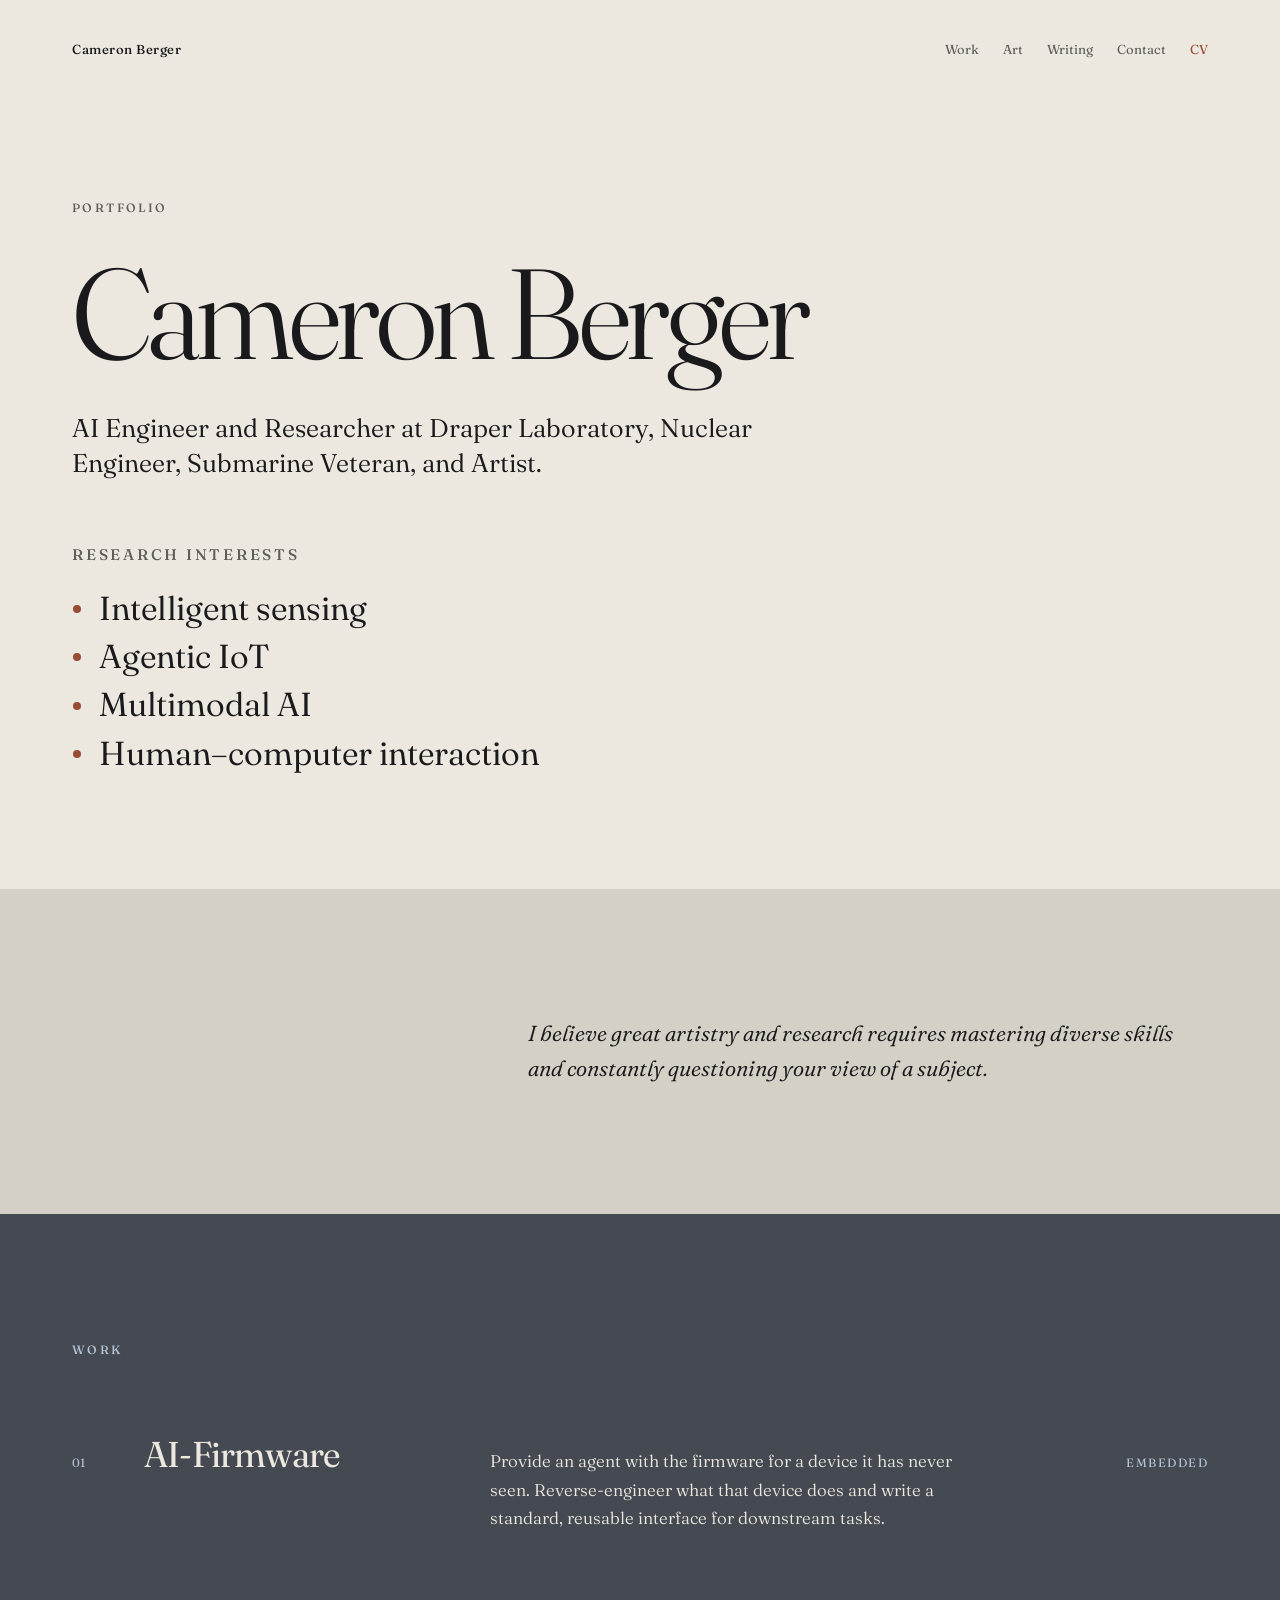
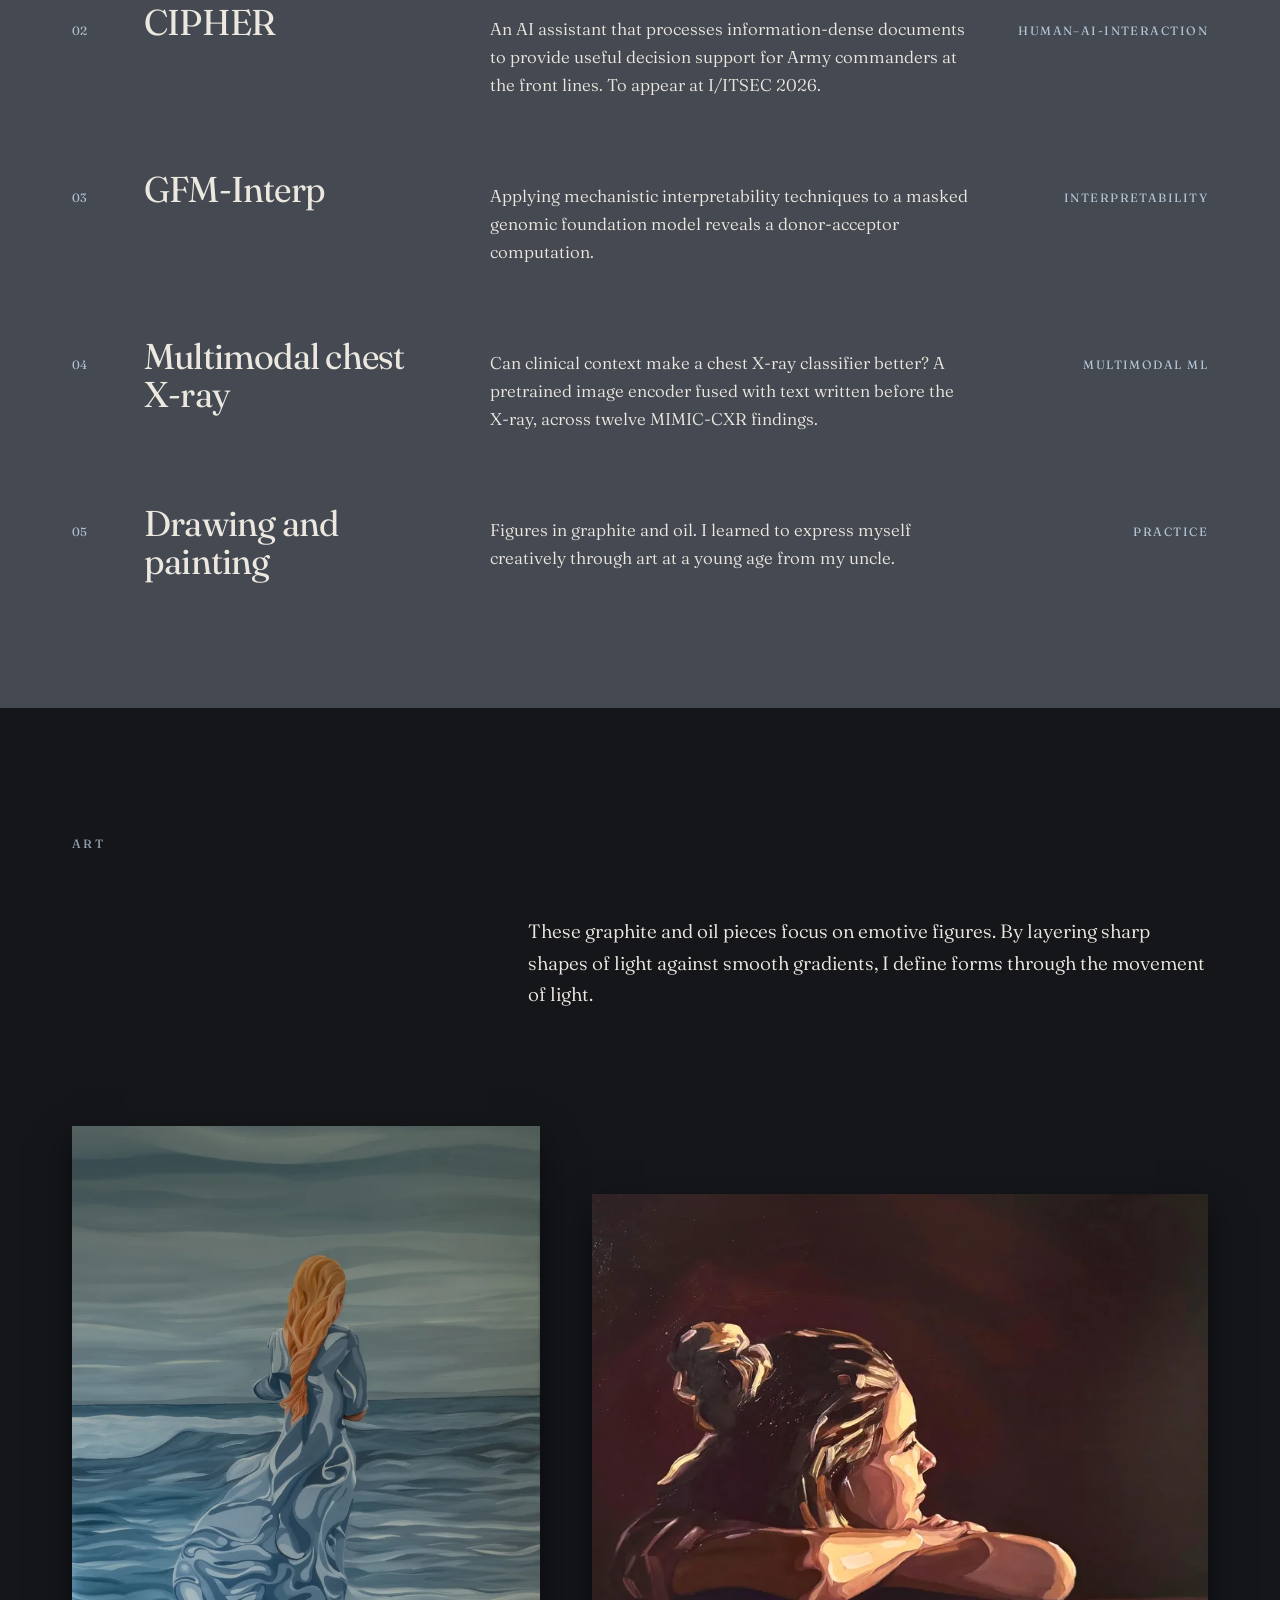
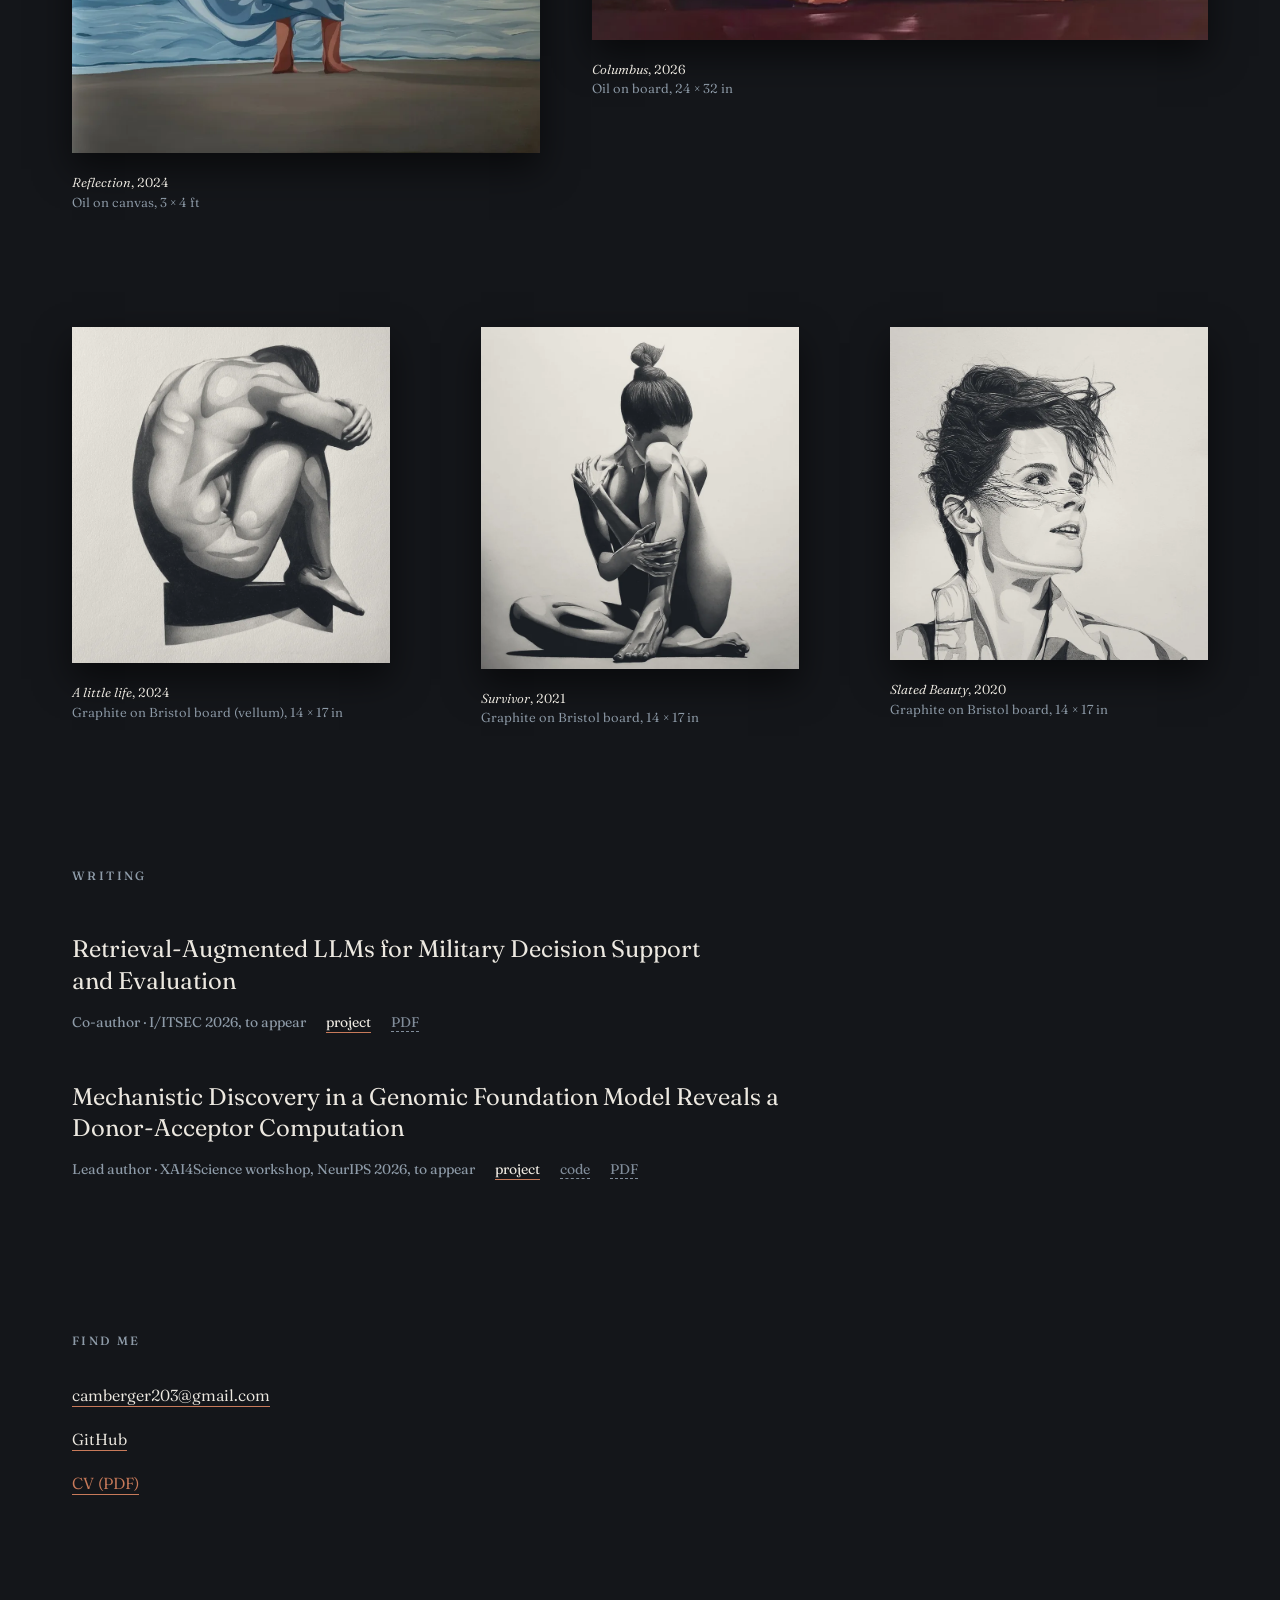
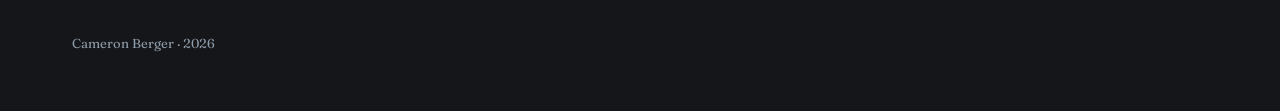
==== commit 04d5fb63: "Home: open on my name, description and research interests Replace the research question and program " ====
--- a/index.html
+++ b/index.html
@@ -4,12 +4,12 @@
   <meta charset="utf-8">
   <meta name="viewport" content="width=device-width, initial-scale=1">
   <title>Portfolio · Cameron Berger</title>
-  <meta name="description" content="I am an artist, nuclear engineer, submarine officer, researcher, and AI engineer at Draper Laboratory.">
+  <meta name="description" content="AI Engineer and Researcher at Draper Laboratory, Nuclear Engineer, Submarine Veteran, and Artist.">
   <meta name="robots" content="noindex, nofollow"><!-- remove at launch -->
   <meta name="theme-color" content="#ECE8E0">
   <meta property="og:type" content="website">
   <meta property="og:title" content="Portfolio · Cameron Berger">
-  <meta property="og:description" content="I am an artist, nuclear engineer, submarine officer, researcher, and AI engineer at Draper Laboratory.">
+  <meta property="og:description" content="AI Engineer and Researcher at Draper Laboratory, Nuclear Engineer, Submarine Veteran, and Artist.">
   <meta property="og:image" content="https://cam-berger.github.io/assets/img/og.jpg">
   <link rel="icon" href="favicon.svg" type="image/svg+xml">
   <link rel="preconnect" href="https://fonts.googleapis.com">
@@ -39,21 +39,30 @@
 
   <main id="main">
 
-    <!-- ===== Plate 1 · the question ===== -->
+    <!-- ===== Plate 1 · who, and my research interests ===== -->
     <div class="hero plate--1">
       <div class="wrap">
         <div class="hero__inner">
-          <p class="label" data-reveal>Program in Media Arts and Sciences · Fall 2027</p>
-          <h1 data-reveal>Can AI map an unfamiliar environment by reasoning through a sensor network?</h1>
+          <p class="label" data-reveal>Portfolio</p>
+          <h1 data-reveal>Cameron Berger</h1>
+          <p class="hero__lede" data-reveal>AI Engineer and Researcher at Draper Laboratory, Nuclear Engineer, Submarine Veteran, and Artist.</p>
         </div>
-      </div>
-    </div>
-
-    <!-- ===== Plate 2 · who ===== -->
+        <section class="areas" aria-labelledby="areas-title">
+          <h2 class="label" id="areas-title" data-reveal>Research interests</h2>
+          <ul class="areas__list" role="list" data-reveal>
+            <li>Intelligent sensing</li>
+            <li>Agentic <abbr title="Internet of Things">IoT</abbr></li>
+            <li>Multimodal AI</li>
+            <li><span class="nowrap">Human–computer</span> interaction</li>
+          </ul>
+        </section>
+      </div>
+    </div>
+
+    <!-- ===== Plate 2 · voice ===== -->
     <div class="premise plate--2">
       <div class="wrap">
         <div class="premise__body">
-          <p data-reveal>I am an artist, nuclear engineer, submarine officer, researcher, and AI engineer at Draper Laboratory.</p>
           <p class="voice" data-reveal>I believe great artistry and research requires mastering diverse skills and constantly questioning your view of a subject.</p>
         </div>
       </div>
--- a/assets/css/main.css
+++ b/assets/css/main.css
@@ -162,25 +162,57 @@
 .nav .nav-cv:hover { color: var(--ink); }
 
 
-/* ---------- plate 1: the question ---------- */
-
-.hero { padding-block: clamp(96px, 15vw, 196px) clamp(96px, 11vw, 150px); }
-.hero__inner { max-width: 780px; }
-.hero .label { margin-bottom: clamp(32px, 4vw, 56px); }
+/* ---------- plate 1: who, and my research interests ---------- */
+
+.hero { padding-block: clamp(80px, 10vw, 148px) clamp(80px, 9vw, 128px); }
+.hero .label { margin-bottom: clamp(24px, 3vw, 40px); }
+/* the name, as large as the page allows */
 .hero h1 {
-  font-size: clamp(42px, 6.6vw, 94px);
-  line-height: 0.96;
-  letter-spacing: -0.03em;
+  font-size: clamp(60px, 10vw, 150px);
+  line-height: 0.92;
+  letter-spacing: -0.035em;
   text-wrap: balance;
   font-variation-settings: 'opsz' 144, 'wght' 330, 'SOFT' 18, 'WONK' 1;
 }
-
-
-/* ---------- plate 2: who ---------- */
+/* who I am, in one line under the name */
+.hero__lede {
+  max-width: 720px;
+  margin-top: clamp(24px, 3vw, 40px);
+  font-size: clamp(20px, 2vw, 28px);
+  line-height: 1.35;
+  text-wrap: pretty;
+  font-variation-settings: 'opsz' 32, 'wght' 350;
+}
+
+/* research interests: one bullet per area, large enough to read from the opener */
+.areas { margin-top: clamp(48px, 5vw, 72px); }
+.hero .areas .label { margin-bottom: 20px; font-size: clamp(13px, 1.2vw, 17px); letter-spacing: 0.18em; }
+.areas__list li {
+  position: relative;
+  padding-left: 0.8em;
+  font-size: clamp(24px, 2.6vw, 36px);
+  line-height: 1.3;
+  font-variation-settings: 'opsz' 48, 'wght' 360;
+}
+.areas__list li + li { margin-top: 0.15em; }
+.areas__list li::before {
+  content: "";
+  position: absolute;
+  left: 0.04em;
+  top: 0.58em;
+  width: 0.24em;
+  height: 0.24em;
+  border-radius: 50%;
+  background: var(--accent);
+}
+.areas abbr { text-decoration: none; }
+
+
+/* ---------- plate 2: the voice line ---------- */
 
 .premise { padding-block: clamp(88px, 10vw, 136px); }
 
-/* set against the far margin, opposite the question */
+/* set against the far margin, opposite the opener */
 .premise__body,
 .statement { max-width: 680px; margin-left: auto; }
 
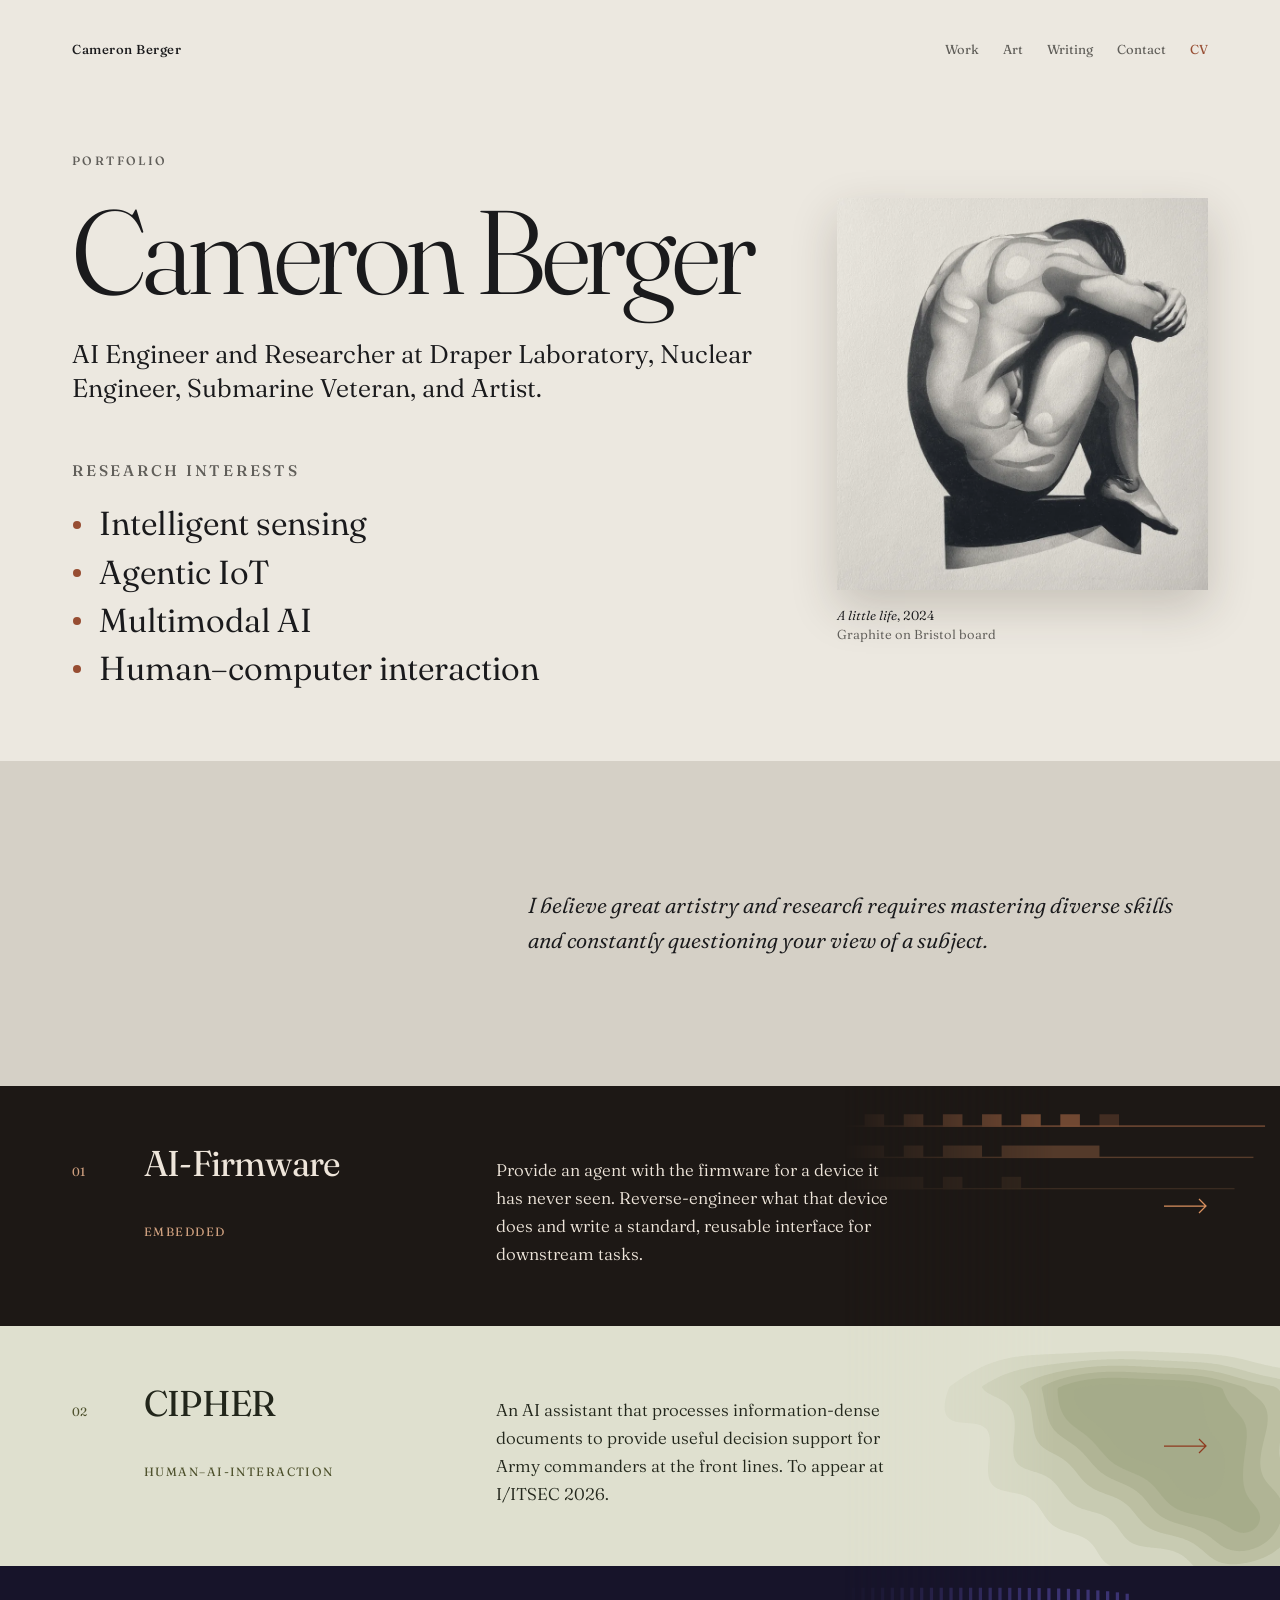
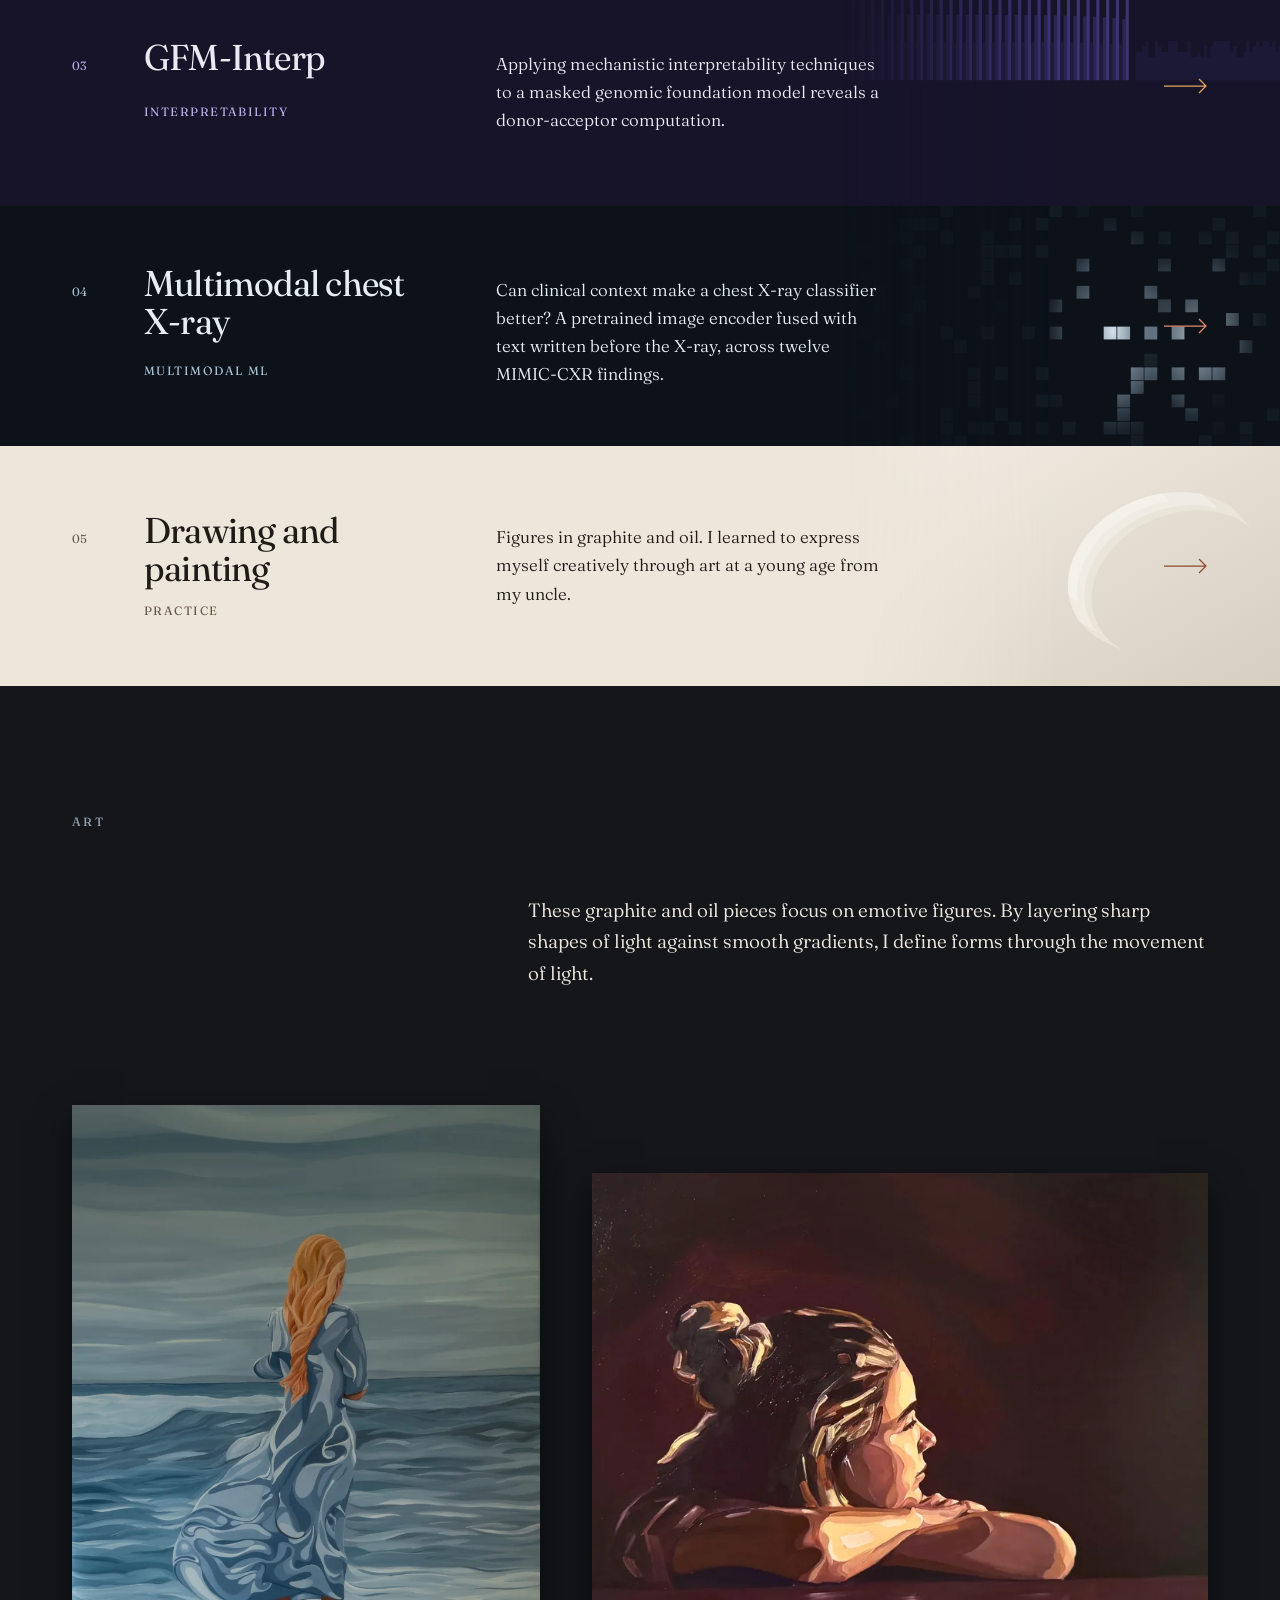
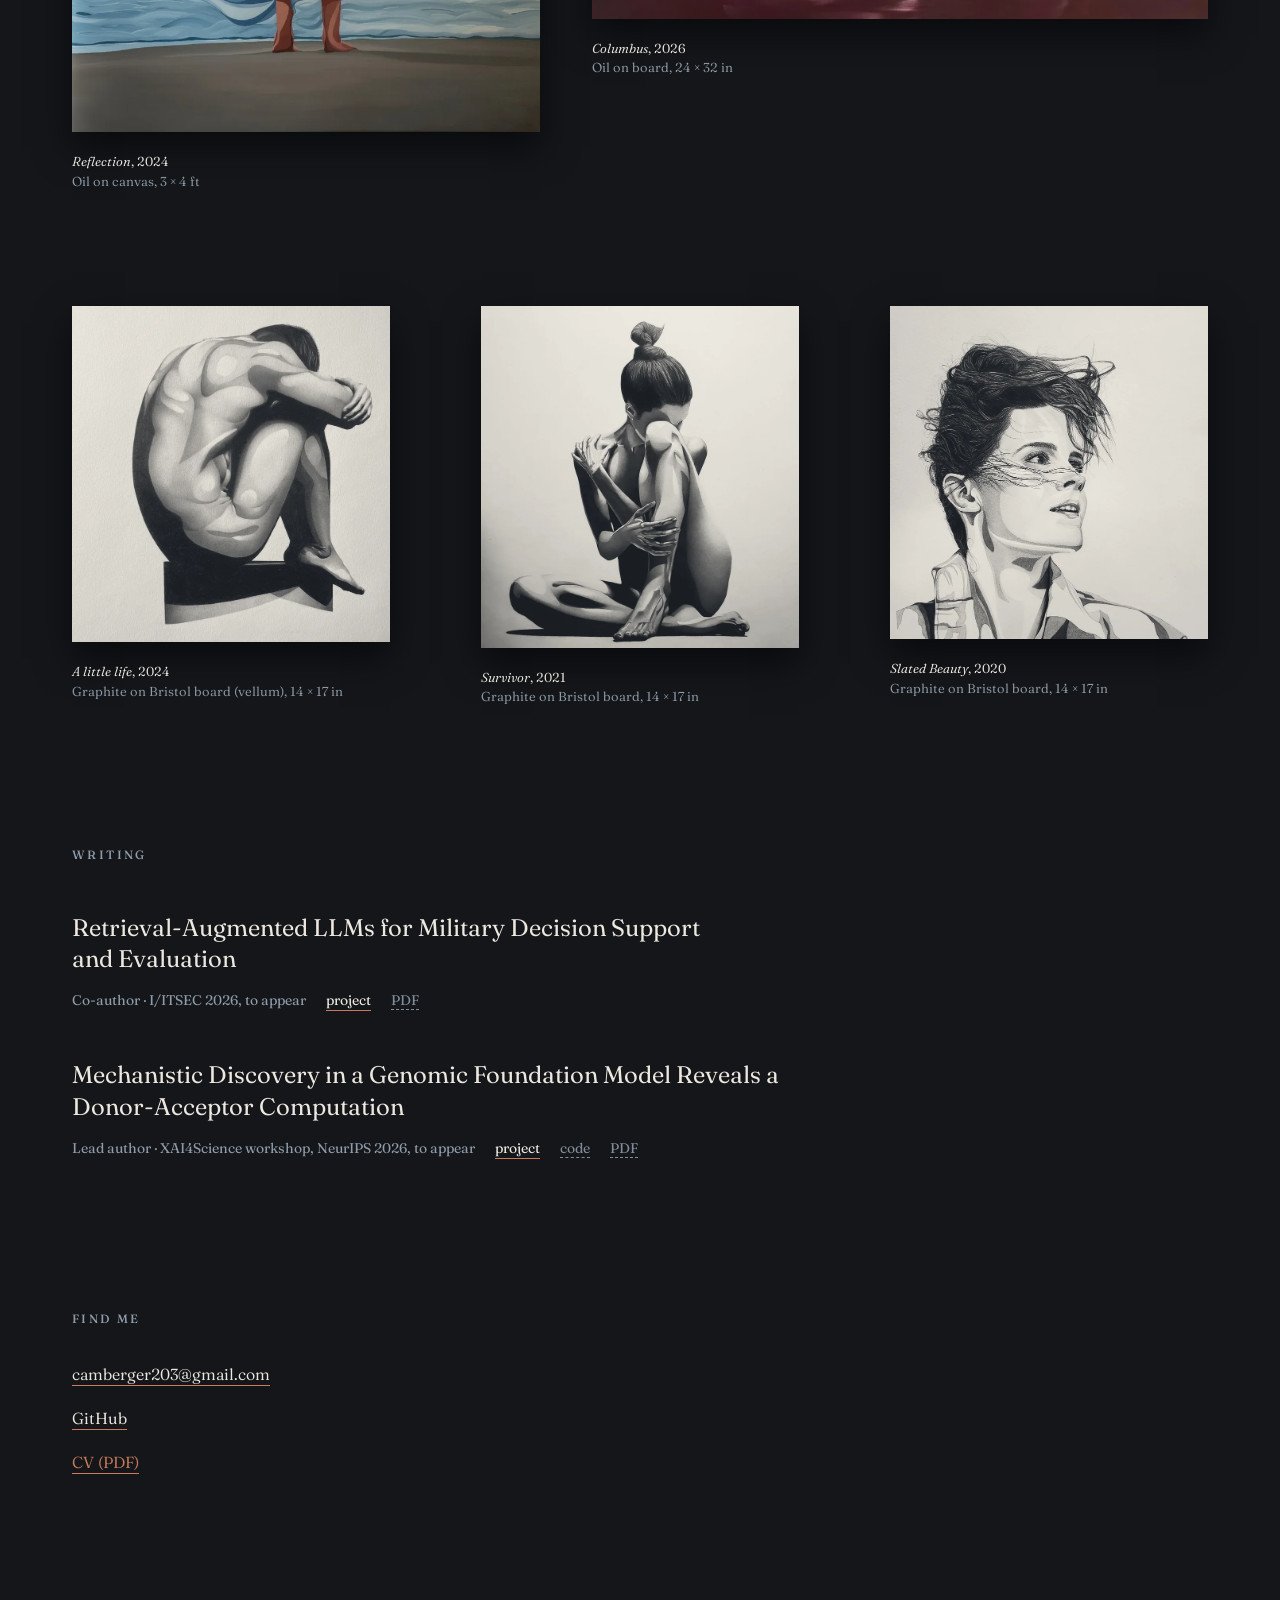
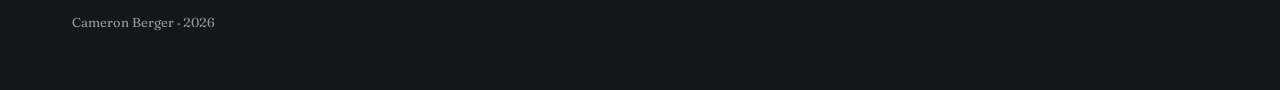
==== commit 8203af23: "Home: a drawing on the first screen, and the Work list as five doors - Opener: A little life hangs b" ====
--- a/index.html
+++ b/index.html
@@ -39,14 +39,25 @@
 
   <main id="main">
 
-    <!-- ===== Plate 1 · who, and my research interests ===== -->
+    <!-- ===== Plate 1 · who, my research interests, and one drawing =====
+         The name and the drawing are simply there; the rest settles in. The
+         drawing also hangs on the wall below, and both open it on the 05 page. -->
     <div class="hero plate--1">
-      <div class="wrap">
-        <div class="hero__inner">
-          <p class="label" data-reveal>Portfolio</p>
-          <h1 data-reveal>Cameron Berger</h1>
-          <p class="hero__lede" data-reveal>AI Engineer and Researcher at Draper Laboratory, Nuclear Engineer, Submarine Veteran, and Artist.</p>
-        </div>
+      <div class="wrap hero__grid">
+        <p class="label">Portfolio</p>
+        <h1>Cameron Berger</h1>
+        <p class="hero__lede" data-reveal>AI Engineer and Researcher at Draper Laboratory, Nuclear Engineer, Submarine Veteran, and Artist.</p>
+        <figure class="hero__art" data-vt-item>
+          <a href="work/drawing.html#little-life">
+            <img data-vt="art-little-life" src="assets/img/art/curled-figure-toned-800.webp"
+                 srcset="assets/img/art/curled-figure-toned-800.webp 800w, assets/img/art/curled-figure-toned-1308.webp 1308w"
+                 sizes="(min-width: 900px) 29vw, (min-width: 640px) 420px, calc(100vw - 40px)"
+                 width="800" height="845"
+                 alt="Graphite drawing of a man, folded into a physical manifestation of grief."
+                 fetchpriority="high" decoding="async">
+          </a>
+          <figcaption><em>A little life</em>, 2024<span class="medium">Graphite on Bristol board</span></figcaption>
+        </figure>
         <section class="areas" aria-labelledby="areas-title">
           <h2 class="label" id="areas-title" data-reveal>Research interests</h2>
           <ul class="areas__list" role="list" data-reveal>
@@ -68,49 +79,65 @@
       </div>
     </div>
 
-    <!-- ===== Plate 3 · Work ===== -->
-    <section class="work plate--3" id="work" aria-labelledby="work-title">
-      <div class="wrap">
-        <h2 class="label" id="work-title" data-reveal>Work</h2>
-        <ol class="work-list" role="list">
-
-          <li class="work-item" data-reveal data-vt-item>
-            <span class="work-item__n vt-num" aria-hidden="true" data-vt="num-ai-firmware">01</span>
+    <!-- ===== Work: five doors =====
+         Each project is a band in its own room's colours and art (the scheme
+         classes in main.css), and the whole band opens that room, like the
+         "next" band at the foot of every project page. -->
+    <section class="work" id="work" aria-labelledby="work-title">
+      <h2 class="sr-only" id="work-title">Work</h2>
+      <ol class="doors" role="list">
+
+        <li class="door scheme-copper" data-vt-item>
+          <div class="wrap door__row" data-reveal>
+            <span class="door__n vt-num" aria-hidden="true" data-vt="num-ai-firmware">01</span>
             <h3 data-vt="title-ai-firmware"><a href="work/ai-firmware.html">AI-Firmware</a></h3>
-            <p class="work-item__text">Provide an agent with the firmware for a device it has never seen. Reverse-engineer what that device does and write a standard, reusable interface for downstream tasks.</p>
-            <p class="work-item__tag">Embedded</p>
-          </li>
-
-          <li class="work-item" data-reveal data-vt-item>
-            <span class="work-item__n vt-num" aria-hidden="true" data-vt="num-cipher">02</span>
+            <p class="door__tag">Embedded</p>
+            <p class="door__text">Provide an agent with the firmware for a device it has never seen. Reverse-engineer what that device does and write a standard, reusable interface for downstream tasks.</p>
+            <svg class="door__arrow" viewBox="0 0 44 16" width="44" height="16" aria-hidden="true" focusable="false"><path d="M0 8h42M35 1l7 7-7 7"/></svg>
+          </div>
+        </li>
+
+        <li class="door scheme-sage" data-vt-item>
+          <div class="wrap door__row" data-reveal>
+            <span class="door__n vt-num" aria-hidden="true" data-vt="num-cipher">02</span>
             <h3 data-vt="title-cipher"><a href="work/cipher.html">CIPHER</a></h3>
-            <p class="work-item__text">An AI assistant that processes information-dense documents to provide useful decision support for Army commanders at the front lines. To appear at I/ITSEC 2026.</p>
-            <p class="work-item__tag">HUMAN–AI-INTERACTION</p>
-          </li>
-
-          <li class="work-item" data-reveal data-vt-item>
-            <span class="work-item__n vt-num" aria-hidden="true" data-vt="num-gfm-interp">03</span>
+            <p class="door__tag">HUMAN–AI-INTERACTION</p>
+            <p class="door__text">An AI assistant that processes information-dense documents to provide useful decision support for Army commanders at the front lines. To appear at I/ITSEC 2026.</p>
+            <svg class="door__arrow" viewBox="0 0 44 16" width="44" height="16" aria-hidden="true" focusable="false"><path d="M0 8h42M35 1l7 7-7 7"/></svg>
+          </div>
+        </li>
+
+        <li class="door scheme-indigo" data-vt-item>
+          <div class="wrap door__row" data-reveal>
+            <span class="door__n vt-num" aria-hidden="true" data-vt="num-gfm-interp">03</span>
             <h3 data-vt="title-gfm-interp"><a href="work/gfm-interp.html">GFM-Interp</a></h3>
-            <p class="work-item__text">Applying mechanistic interpretability techniques to a masked genomic foundation model reveals a donor-acceptor computation.</p>
-            <p class="work-item__tag">Interpretability</p>
-          </li>
-
-          <li class="work-item" data-reveal data-vt-item>
-            <span class="work-item__n vt-num" aria-hidden="true" data-vt="num-chest-xray">04</span>
+            <p class="door__tag">Interpretability</p>
+            <p class="door__text">Applying mechanistic interpretability techniques to a masked genomic foundation model reveals a donor-acceptor computation.</p>
+            <svg class="door__arrow" viewBox="0 0 44 16" width="44" height="16" aria-hidden="true" focusable="false"><path d="M0 8h42M35 1l7 7-7 7"/></svg>
+          </div>
+        </li>
+
+        <li class="door scheme-film" data-vt-item>
+          <div class="wrap door__row" data-reveal>
+            <span class="door__n vt-num" aria-hidden="true" data-vt="num-chest-xray">04</span>
             <h3 data-vt="title-chest-xray"><a href="work/chest-xray.html">Multimodal chest <span class="nowrap">X-ray</span></a></h3>
-            <p class="work-item__text">Can clinical context make a chest <span class="nowrap">X-ray</span> classifier better? A pretrained image encoder fused with text written before the <span class="nowrap">X-ray</span>, across twelve <span class="nowrap">MIMIC-CXR</span> findings.</p>
-            <p class="work-item__tag">Multimodal ML</p>
-          </li>
-
-          <li class="work-item" data-reveal data-vt-item>
-            <span class="work-item__n vt-num" aria-hidden="true" data-vt="num-drawing">05</span>
+            <p class="door__tag">Multimodal ML</p>
+            <p class="door__text">Can clinical context make a chest <span class="nowrap">X-ray</span> classifier better? A pretrained image encoder fused with text written before the <span class="nowrap">X-ray</span>, across twelve <span class="nowrap">MIMIC-CXR</span> findings.</p>
+            <svg class="door__arrow" viewBox="0 0 44 16" width="44" height="16" aria-hidden="true" focusable="false"><path d="M0 8h42M35 1l7 7-7 7"/></svg>
+          </div>
+        </li>
+
+        <li class="door scheme-paper" data-vt-item>
+          <div class="wrap door__row" data-reveal>
+            <span class="door__n vt-num" aria-hidden="true" data-vt="num-drawing">05</span>
             <h3 data-vt="title-drawing"><a href="work/drawing.html">Drawing and painting</a></h3>
-            <p class="work-item__text">Figures in graphite and oil. I learned to express myself creatively through art at a young age from my uncle.</p>
-            <p class="work-item__tag">Practice</p>
-          </li>
-
-        </ol>
-      </div>
+            <p class="door__tag">Practice</p>
+            <p class="door__text">Figures in graphite and oil. I learned to express myself creatively through art at a young age from my uncle.</p>
+            <svg class="door__arrow" viewBox="0 0 44 16" width="44" height="16" aria-hidden="true" focusable="false"><path d="M0 8h42M35 1l7 7-7 7"/></svg>
+          </div>
+        </li>
+
+      </ol>
     </section>
 
     <!-- ===== Plate 4 · art, writing, contact ===== -->
--- a/assets/css/main.css
+++ b/assets/css/main.css
@@ -162,10 +162,17 @@
 .nav .nav-cv:hover { color: var(--ink); }
 
 
-/* ---------- plate 1: who, and my research interests ---------- */
-
-.hero { padding-block: clamp(80px, 10vw, 148px) clamp(80px, 9vw, 128px); }
-.hero .label { margin-bottom: clamp(24px, 3vw, 40px); }
+/* ---------- plate 1: who, my research interests, and one drawing ----------
+   On a phone it is one column in reading order: name, description, the
+   drawing, research interests. From 900px the drawing hangs in a column of
+   its own on the right, beside all of the text, and the name is sized to
+   fill the column that is left (the cqi sum below). Spacing and type also
+   give way on a short screen (the vh terms), so the edge of the next plate
+   shows under the opener and the page reads as going on. */
+
+.hero { padding-block: clamp(40px, 9vh, 140px) clamp(44px, 8vh, 104px); }
+.hero__grid { --art-w: clamp(280px, 29vw, 460px); --art-gap: clamp(40px, 4.5vw, 72px); }
+.hero .label { margin-bottom: clamp(20px, 3vh, 40px); }
 /* the name, as large as the page allows */
 .hero h1 {
   font-size: clamp(60px, 10vw, 150px);
@@ -177,20 +184,68 @@
 /* who I am, in one line under the name */
 .hero__lede {
   max-width: 720px;
-  margin-top: clamp(24px, 3vw, 40px);
+  margin-top: clamp(20px, 3.4vh, 40px);
   font-size: clamp(20px, 2vw, 28px);
   line-height: 1.35;
   text-wrap: pretty;
   font-variation-settings: 'opsz' 32, 'wght' 350;
 }
 
+/* the drawing: an unframed sheet on the paper wall, and a way into the 05 room */
+.hero__art { max-width: 420px; margin: clamp(36px, 6vh, 56px) 0 0; }
+.hero__art a { display: block; }
+.hero__art img {
+  width: 100%;
+  box-shadow: 0 18px 44px rgba(52, 40, 28, 0.2);
+  transition: transform var(--t-lift) var(--ease), box-shadow var(--t-lift) var(--ease);
+}
+.hero__art figcaption {
+  padding-top: 16px;
+  font-size: 13px;
+  line-height: 1.5;
+  font-variation-settings: 'opsz' 14, 'wght' 350;
+}
+.hero__art .medium { display: block; color: var(--ink-muted); }
+@media (hover: hover) and (prefers-reduced-motion: no-preference) {
+  .hero__art a:hover img { transform: translateY(-6px); box-shadow: 0 28px 60px rgba(52, 40, 28, 0.26); }
+}
+
+/* a tablet: the drawing on the left, research interests beside it */
+@media (min-width: 640px) and (max-width: 899px) {
+  .hero__grid {
+    display: grid;
+    grid-template-columns: minmax(0, 46%) minmax(0, 1fr);
+    column-gap: 44px;
+  }
+  .hero__grid > * { grid-column: 1 / -1; }
+  .hero__grid > .hero__art { grid-column: 1; max-width: none; }
+  .hero__grid > .areas { grid-column: 2; margin-top: clamp(36px, 6vh, 56px); }
+}
+
+@media (min-width: 900px) {
+  .hero__grid {
+    container-type: inline-size;
+    display: grid;
+    grid-template-columns: minmax(0, 1fr) var(--art-w);
+    grid-template-rows: auto auto auto 1fr;
+    column-gap: var(--art-gap);
+  }
+  .hero__grid > * { grid-column: 1; }
+  .hero__art { grid-column: 2; grid-row: 1 / -1; align-self: center; max-width: none; margin: 0; }
+  /* "Cameron Berger" is about 5.8 times as wide as its type is tall */
+  .hero h1 {
+    font-size: clamp(60px, calc((100cqi - var(--art-w) - var(--art-gap)) / 5.95), 150px);
+    white-space: nowrap;
+  }
+}
+
 /* research interests: one bullet per area, large enough to read from the opener */
-.areas { margin-top: clamp(48px, 5vw, 72px); }
+.areas { margin-top: clamp(28px, 6vh, 72px); }
 .hero .areas .label { margin-bottom: 20px; font-size: clamp(13px, 1.2vw, 17px); letter-spacing: 0.18em; }
 .areas__list li {
   position: relative;
   padding-left: 0.8em;
-  font-size: clamp(24px, 2.6vw, 36px);
+  font-size: clamp(24px, min(2.6vw, 4.4vh), 36px);
   line-height: 1.3;
   font-variation-settings: 'opsz' 48, 'wght' 360;
 }
@@ -228,56 +283,100 @@
 .premise .voice { font-variation-settings: 'opsz' 32, 'wght' 350, 'SOFT' 30, 'WONK' 1; }
 
 
-/* ---------- plate 3: work ---------- */
-
-.work { padding-block: clamp(96px, 10vw, 136px); }
-.work .label { margin-bottom: clamp(48px, 6vw, 78px); }
-
-/* One grid for the whole list, shared by every row through subgrid, so the
-   descriptions line up and the tag column is exactly as wide as its longest
-   tag. Below 1024px each row stacks under its number. */
-.work-list {
+/* ---------- work: five doors ----------
+   Each project is a full-width band in its own room's scheme (see "Project
+   pages"), with the room's art held to the right so the words sit on plain
+   colour. The whole band is the link: the title's link is stretched over it.
+   Below 1024px each band stacks under its number. */
+
+.door {
+  position: relative;
+  isolation: isolate;
+  background-color: var(--s-hero);
+  color: var(--s-text);
+}
+.door::before {
+  content: "";
+  position: absolute;
+  z-index: -1;
+  inset: 0 0 0 auto;
+  width: min(34%, 600px);
+  background: var(--s-art) var(--s-art-pos) / cover no-repeat;
+  -webkit-mask-image: linear-gradient(90deg, transparent, #000 48%);
+  mask-image: linear-gradient(90deg, transparent, #000 48%);
+}
+.door__row {
   display: grid;
-  grid-template-columns: 28px minmax(0, 1fr) minmax(0, 1.6fr) max-content;
+  grid-template-columns: 28px minmax(0, 0.9fr) minmax(0, 1.15fr) minmax(96px, 0.8fr);
+  grid-template-areas:
+    "n title text arrow"
+    ". tag   text arrow";
   column-gap: 44px;
-  row-gap: clamp(48px, 5.5vw, 76px);
-}
-.work-item {
-  grid-column: 1 / -1;
-  display: grid;
-  grid-template-columns: subgrid;
+  row-gap: 14px;
   align-items: baseline;
-}
-.work-item__n { font-size: 12px; color: var(--frost); font-variation-settings: 'opsz' 12; }
-.work-item h3 {
+  align-content: center;
+  min-height: clamp(240px, 18.4vw, 280px);   /* every door the same height */
+  padding-block: clamp(44px, 4.4vw, 64px);
+}
+.door__n { grid-area: n; font-size: 12px; color: var(--s-label); font-variation-settings: 'opsz' 12; }
+.door h3 {
+  grid-area: title;
   font-size: clamp(30px, 2.8vw, 40px);
   line-height: 1.06;
   letter-spacing: -0.022em;
   font-variation-settings: 'opsz' 60, 'wght' 400;
 }
-.work-item h3 a {
-  text-decoration-color: transparent;   /* the underline arrives on hover */
-  text-underline-offset: 7px;
-}
-.work-item h3 a:hover { text-decoration-color: currentColor; }
-.work-item__text { font-size: 17px; line-height: 1.66; font-variation-settings: 'opsz' 20, 'wght' 330; }
-.work-item__tag {
+.door h3 a {
+  text-decoration-thickness: 2px;
+  text-underline-offset: 8px;
+  text-decoration-color: transparent;   /* the underline arrives with the pointer */
+  transition: text-decoration-color var(--t-quick) ease;
+}
+.door h3 a::after { content: ""; position: absolute; inset: 0; }   /* the whole band opens the room */
+.door__tag {
+  grid-area: tag;
   font-size: 12px;
   letter-spacing: 0.12em;
   text-transform: uppercase;
-  text-align: right;
-  white-space: nowrap;
-  color: var(--frost);
+  color: var(--s-label);
   font-variation-settings: 'opsz' 12;
 }
+.door__text {
+  grid-area: text;
+  max-width: 34em;
+  font-size: 17px;
+  line-height: 1.66;
+  font-variation-settings: 'opsz' 20, 'wght' 330;
+}
+.door__arrow {
+  grid-area: arrow;
+  justify-self: end;
+  align-self: center;
+  fill: none;
+  stroke: var(--s-accent);
+  stroke-width: 1.25;
+  transition: transform var(--t-quick) var(--ease);
+}
+.door:hover h3 a { text-decoration-color: var(--s-accent); }
+.door:hover .door__arrow { transform: translateX(8px); }
+@supports selector(:has(*)) {
+  .door h3 a:focus-visible { outline: none; }
+  .door:has(a:focus-visible) { outline: 2px solid currentColor; outline-offset: -8px; }
+}
 
 @media (max-width: 1023px) {
-  .work-list { grid-template-columns: 28px minmax(0, 1fr); column-gap: 20px; }
-  .work-item { row-gap: 14px; }
-  .work-item h3,
-  .work-item__text,
-  .work-item__tag { grid-column: 2; }
-  .work-item__tag { text-align: left; white-space: normal; }
+  .door::before { width: 58%; opacity: 0.55; }
+  .door__row {
+    grid-template-columns: 28px minmax(0, 1fr) 44px;
+    grid-template-areas:
+      "n title arrow"
+      ". tag   tag"
+      ". text  text";
+    column-gap: 20px;
+    row-gap: 10px;
+  }
+  .door__text { margin-top: 6px; }
+  .door__arrow { align-self: baseline; }
 }
 
 
@@ -708,10 +807,13 @@
 .p-work { display: flex; align-items: flex-end; gap: clamp(28px, 4vw, 64px); scroll-margin-top: 48px; }
 .p-work + .p-work { margin-top: clamp(120px, 16vw, 240px); }
 .p-work:nth-child(even) { flex-direction: row-reverse; text-align: right; }
+/* Sized from its own proportions (--ar, width over height, set on each
+   image), so its place is held before it loads and a link to one work lands
+   on that work: as wide as fits, and never taller than 90% of the screen. */
 .p-work img {
-  width: auto;
-  max-width: min(82%, 1240px);
-  max-height: 90vh;
+  flex: none;
+  width: min(82%, 1240px, calc(90vh * var(--ar, 1)));
+  height: auto;
   box-shadow: 0 24px 56px rgba(0, 0, 0, 0.55);
 }
 .p-work figcaption { flex: 1 1 auto; font-size: 15px; line-height: 1.55; font-variation-settings: 'opsz' 16, 'wght' 350; }
@@ -719,7 +821,7 @@
 .p-works .todo { color: var(--s-wall-muted); }
 @media (max-width: 719px) {
   .p-work, .p-work:nth-child(even) { flex-direction: column; align-items: flex-start; text-align: left; gap: 18px; }
-  .p-work img { max-width: 100%; max-height: none; }
+  .p-work img { width: 100%; }
 }
 
 
@@ -1128,11 +1230,11 @@
 @media print {
   html, html.page-project { background: none; }
   .plate--1, .plate--2, .plate--3, .plate--4,
-  .p-hero, .p-body, .p-statement, .p-works, .p-end, .diagram, .p-panel { background: none; color: #000; }
-  .p-hero__art, .p-next { display: none; }
+  .p-hero, .p-body, .p-statement, .p-works, .p-end, .diagram, .p-panel, .door { background: none; color: #000; }
+  .p-hero__art, .p-next, .door::before, .door__arrow { display: none; }
   .p-hero { min-height: 0; }
   .p-hero .wrap { padding-top: 24px; }
-  .label, .work-item__n, .work-item__tag, .artwork .medium, .paper__meta { color: #444; }
+  .label, .door__n, .door__tag, .artwork .medium, .hero__art .medium, .paper__meta { color: #444; }
   [data-reveal] { opacity: 1 !important; transform: none !important; }
   .skip-link, .nav { display: none; }
   .artwork img { box-shadow: none; }
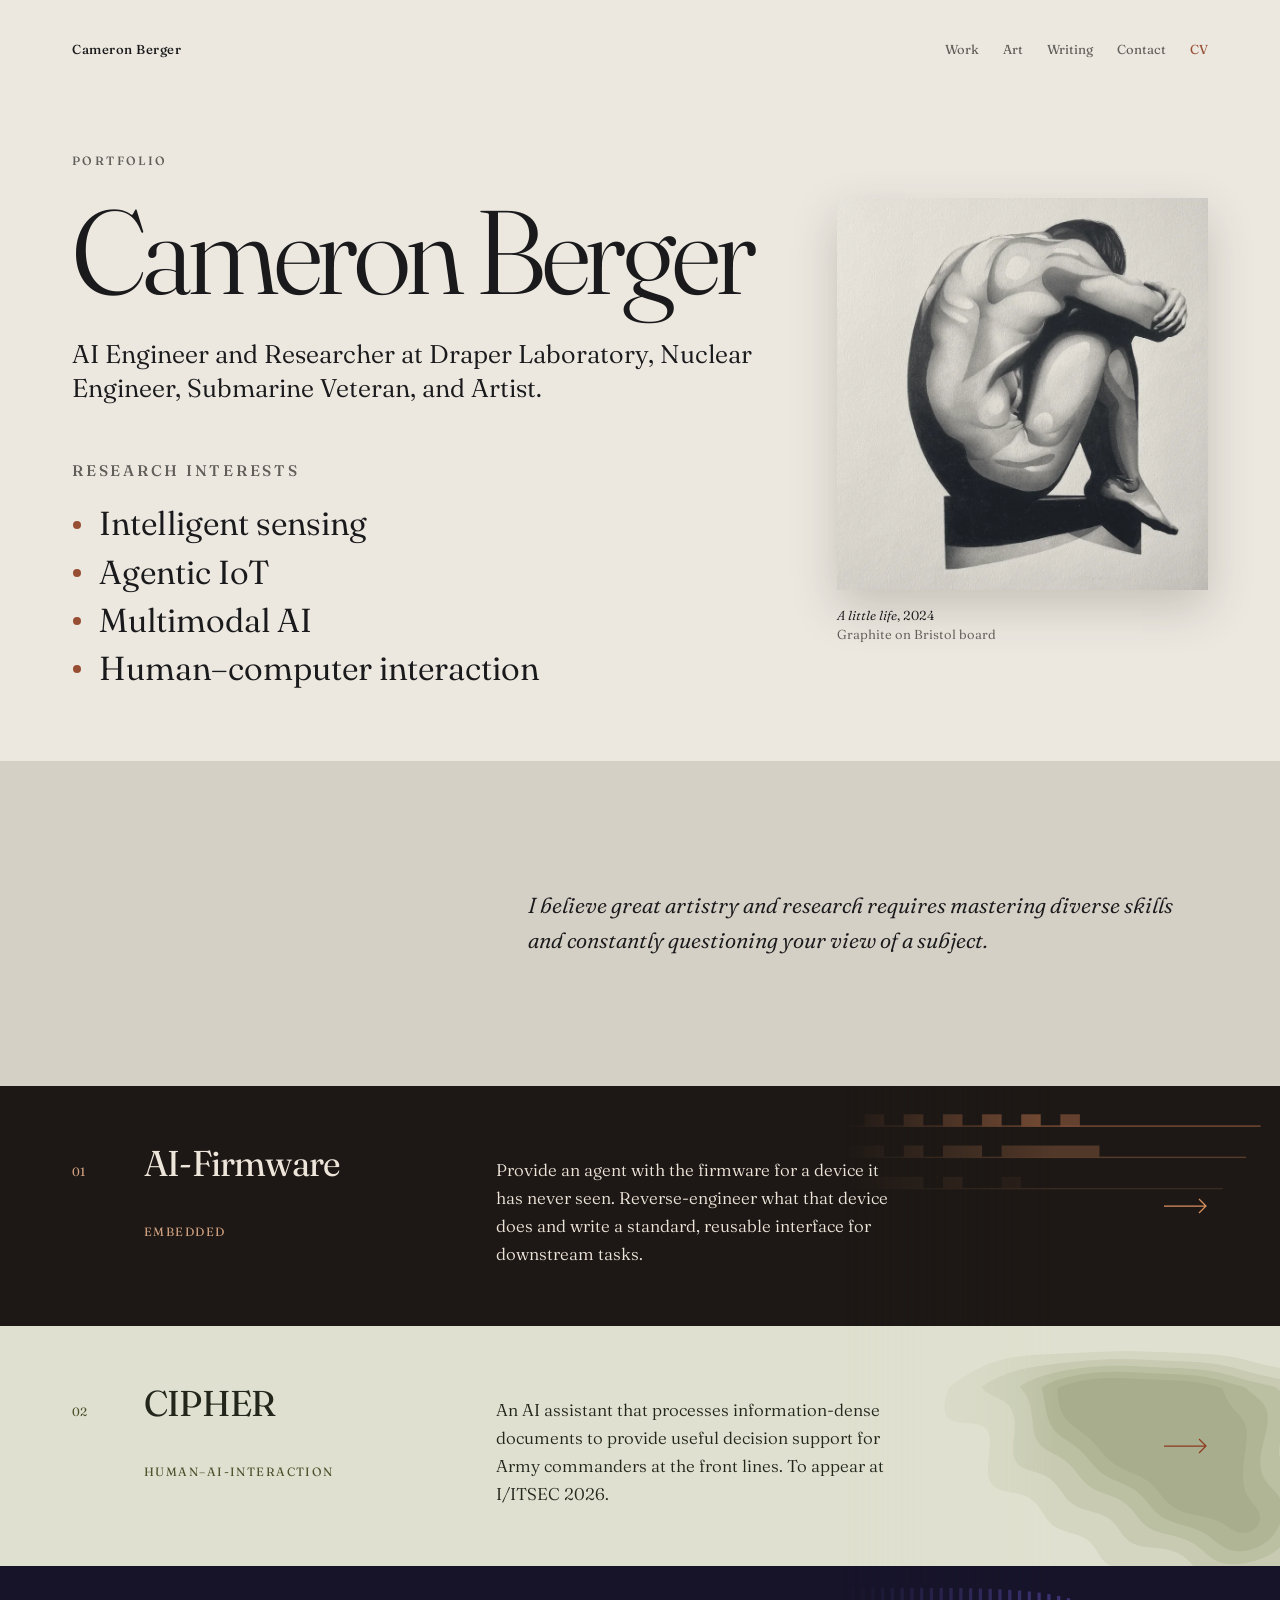
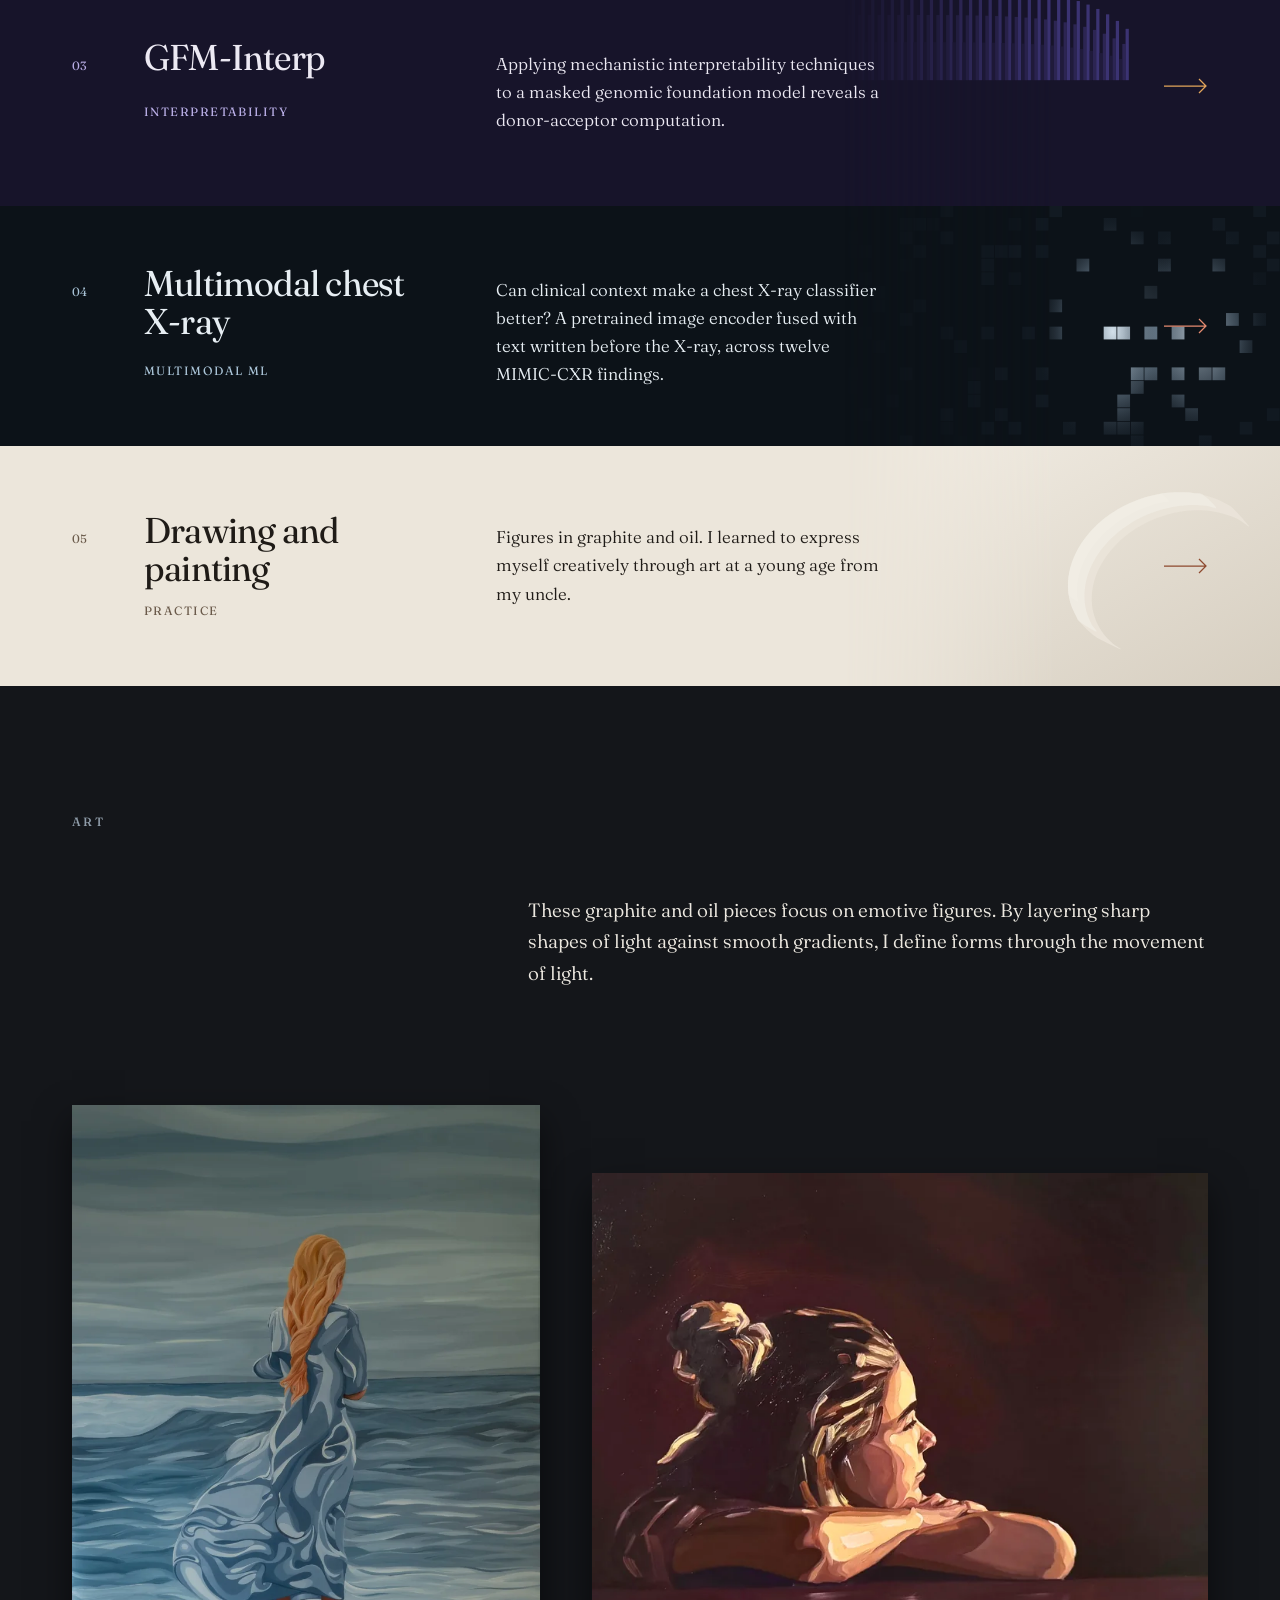
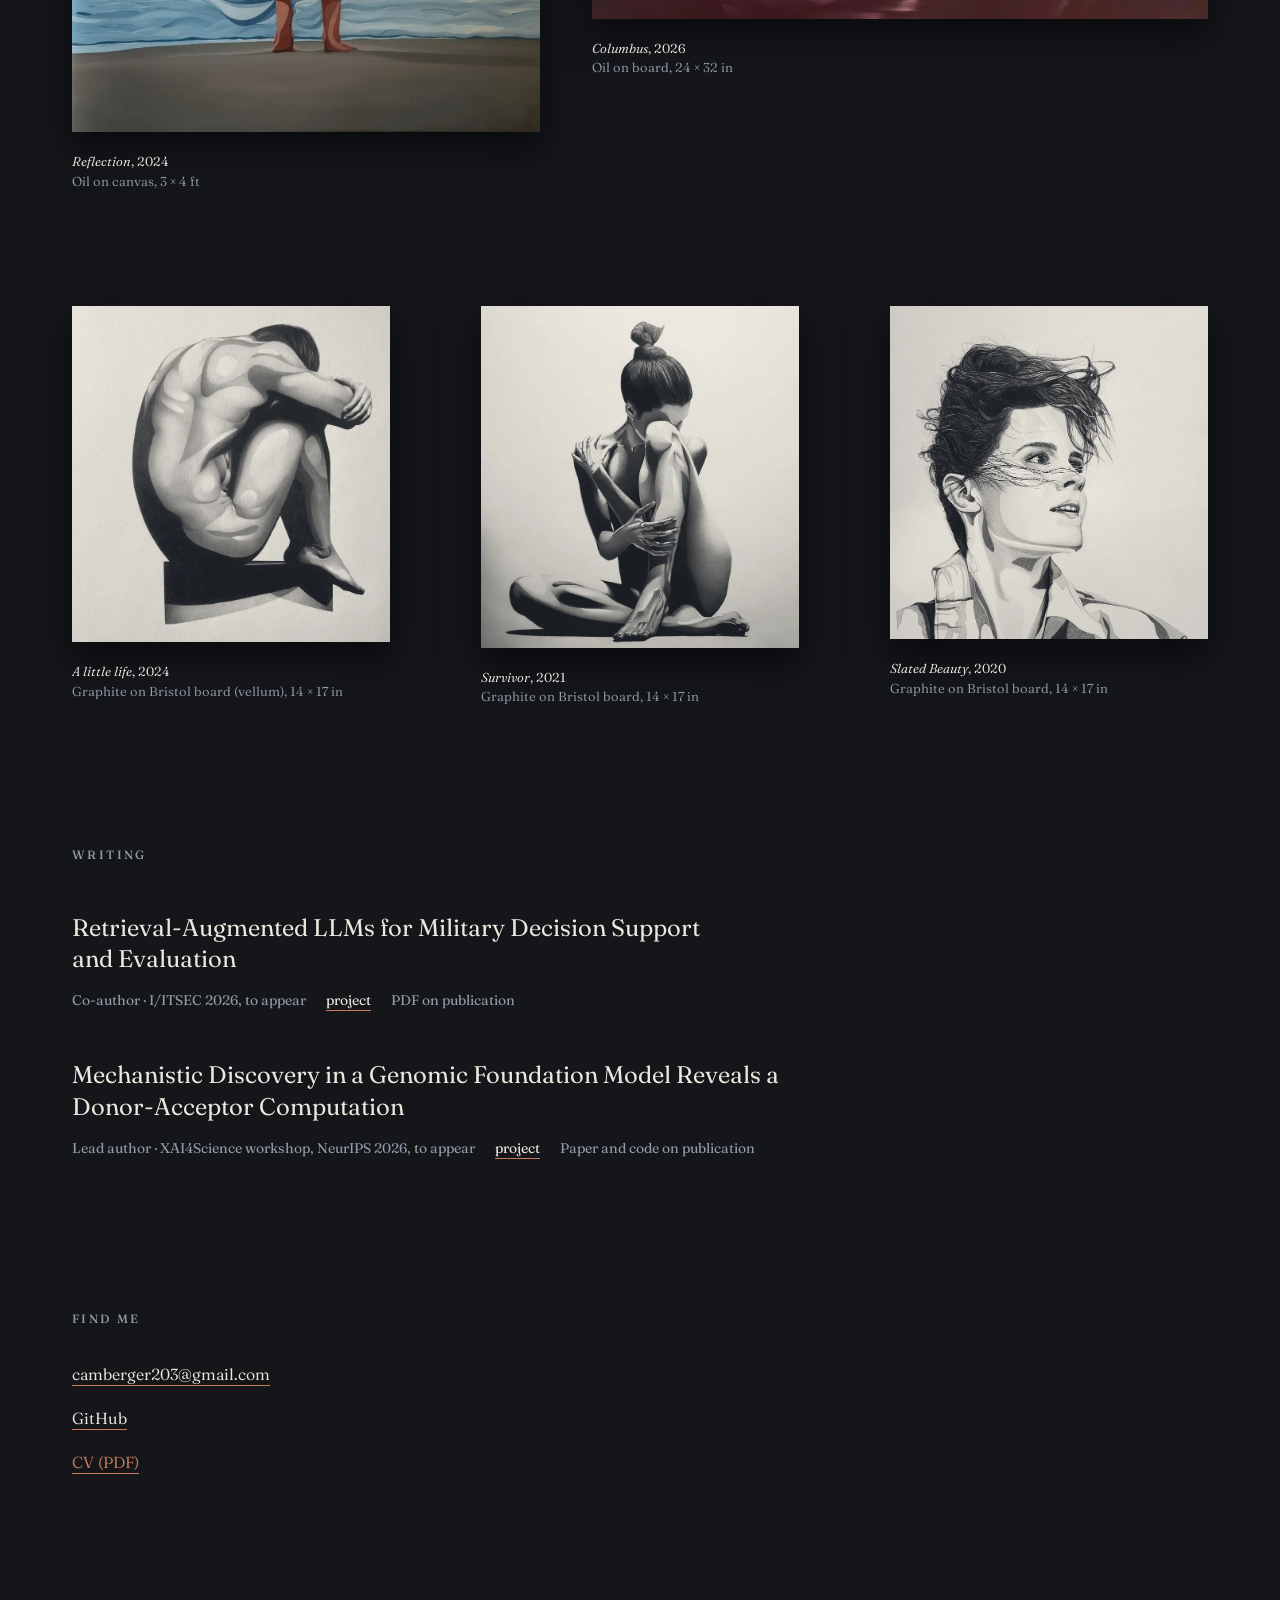
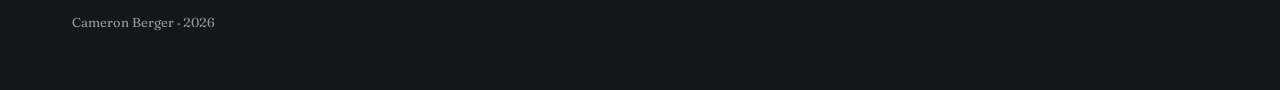
==== commit 37a86404: "Shorten the long pages, drop dead placeholders, and a final pass - Chest X-ray: the page ends at Lim" ====
--- a/index.html
+++ b/index.html
@@ -232,7 +232,7 @@
               <p class="paper__meta">
                 <span>Co-author · I/ITSEC 2026, to appear</span>
                 <a href="work/cipher.html" aria-label="CIPHER project page">project</a>
-                <span class="todo" data-todo="link the paper's PDF once it is final">PDF</span>
+                <span data-todo="link the paper's PDF once it is final">PDF on publication</span>
               </p>
             </li>
             <li class="paper" data-reveal>
@@ -240,8 +240,7 @@
               <p class="paper__meta">
                 <span>Lead author · XAI4Science workshop, NeurIPS 2026, to appear</span>
                 <a href="work/gfm-interp.html" aria-label="GFM-Interp project page">project</a>
-                <span class="todo" data-todo="link the code once the repo is public">code</span>
-                <span class="todo" data-todo="link the camera-ready PDF once it is public, never the anonymized review copy">PDF</span>
+                <span data-todo="link the code once the repo is public, and the camera-ready PDF once it is public, never the anonymized review copy">Paper and code on publication</span>
               </p>
             </li>
           </ol>
--- a/assets/css/main.css
+++ b/assets/css/main.css
@@ -39,7 +39,7 @@
   --ease: cubic-bezier(0.22, 1, 0.36, 1);   /* fast to start, long soft landing */
   --t-quick: 300ms;            /* hovers and focus, the Media Lab's 0.3s */
   --t-lift: 600ms;             /* a work of art leaning off the wall */
-  --t-reveal: 1100ms;          /* things settling in as you scroll */
+  --t-reveal: 700ms;           /* things settling in as you scroll */
 }
 
 @media (max-width: 1023px) { :root { --gutter: 40px; } }
@@ -70,9 +70,9 @@
 }
 
 img { display: block; max-width: 100%; height: auto; }
-h1, h2, h3, p, figure, ol, ul { margin: 0; }
+h1, h2, h3, h4, p, figure, ol, ul { margin: 0; }
 ol, ul { padding: 0; list-style: none; }
-h1, h2, h3 { font-weight: 400; }
+h1, h2, h3, h4 { font-weight: 400; }
 
 a {
   color: inherit;
@@ -156,7 +156,7 @@
 .brand { letter-spacing: 0.04em; font-variation-settings: 'opsz' 14, 'wght' 500; }
 
 .nav { display: flex; flex-wrap: wrap; column-gap: 24px; }
-.nav a { color: var(--ink-muted); }
+.nav a { padding-inline: 12px; margin-inline: -12px; color: var(--ink-muted); }   /* "Art" and "CV" get a 44px-wide tap target; the 24px gap is the two paddings */
 .nav a:hover { color: var(--ink); }
 .nav .nav-cv { color: var(--accent); }
 .nav .nav-cv:hover { color: var(--ink); }
@@ -508,7 +508,7 @@
 }
 .lost p:not(.label) { font-size: clamp(19px, 1.7vw, 23px); line-height: 1.5; font-variation-settings: 'opsz' 32, 'wght' 350; }
 .lost p + p { margin-top: 12px; }
-.lost a { text-decoration-color: var(--accent); }
+.lost a { display: inline-block; padding-block: 10px; text-decoration-color: var(--accent); }   /* a 44px tap target */
 .lost a:hover { color: var(--accent); }
 
 
@@ -709,7 +709,7 @@
 .p-panel { padding: 28px 30px 30px; background: var(--s-panel); }
 .p-panel h2:not(.label) { margin-bottom: 12px; font-size: 21px; line-height: 1.25; font-variation-settings: 'opsz' 28, 'wght' 400; }
 .p-panel > div + div { margin-top: 22px; }
-.p-aside ul li a { display: inline-flex; align-items: center; min-height: 44px; color: var(--s-text); }
+.p-aside ul li a { display: inline-block; padding-block: 11px; color: var(--s-text); }   /* a 44px tap target; inline-flex would drop the space before a .nowrap */
 @media (max-width: 1023px) { .p-aside { max-width: 680px; } }
 
 
@@ -846,7 +846,7 @@
 }
 .p-layer .p-figure { margin-bottom: clamp(64px, 8vw, 104px); }
 .p-layer .p-columns { grid-template-columns: minmax(0, 1fr) minmax(280px, 400px); }
-.p-main h3.label { margin-bottom: 16px; }
+.p-main h3.label, .p-main h4.label { margin-bottom: 16px; }
 @media (max-width: 1023px) { .p-layer .p-columns { grid-template-columns: minmax(0, 1fr); } }
 
 .lyr { display: grid; grid-template-columns: repeat(4, minmax(0, 1fr)); gap: clamp(14px, 2vw, 28px); }
@@ -904,7 +904,7 @@
 }
 .hc__row { display: contents; }
 .hc__label { padding-block: 5px; font-size: 13.5px; line-height: 1.25; text-align: right; color: var(--s-text); }
-.hc__label i { display: block; margin-top: 1px; font-size: 11.5px; font-style: normal; color: var(--s-muted); }
+.hc__label i { display: block; margin-top: 1px; font-size: 12px; font-style: normal; color: var(--s-muted); }
 .hc__row--key .hc__label { color: var(--s-label); }
 .hc__track { position: relative; align-self: stretch; min-height: 28px; }
 .hc__grid { position: absolute; top: 0; bottom: 0; width: 1px; background: var(--s-panel-2); }
@@ -920,8 +920,8 @@
 .hc--text { color: var(--s-accent); }
 .hc--pub { color: var(--s-muted); }
 .hc__row--axis .hc__track { min-height: 20px; }
-.hc__tick { position: absolute; top: 4px; transform: translateX(-50%); font-size: 11.5px; color: var(--s-muted); font-variant-numeric: tabular-nums; white-space: nowrap; }
-.hc__group { grid-column: 1 / -1; margin-top: 10px; font-size: 11px; letter-spacing: 0.14em; text-transform: uppercase; color: var(--s-label); }
+.hc__tick { position: absolute; top: 4px; transform: translateX(-50%); font-size: 12px; color: var(--s-muted); font-variant-numeric: tabular-nums; white-space: nowrap; }
+.hc__group { grid-column: 1 / -1; margin-top: 10px; font-size: 12px; letter-spacing: 0.14em; text-transform: uppercase; color: var(--s-label); }
 .hc__group:first-child { margin-top: 0; }
 .p-chart__legend { display: flex; flex-wrap: wrap; gap: 6px 18px; margin-top: 16px; font-size: 13px; color: var(--s-muted); }
 .hc__swatch { position: relative; display: inline-block; width: 10px; height: 10px; margin-right: 7px; border-radius: 50%; background: currentColor; vertical-align: -1px; }
@@ -993,6 +993,55 @@
 
 /* v1's plate sits on the reading colour, between two panel plates */
 .p-layer--alt { background: var(--s-body); }
+
+
+/* ---------- more detail: sections that open on a click ----------
+   A plain list of <details> at the foot of a long page, so its main story
+   can end and the depth is there for whoever wants it. Each row is its
+   title, one line on what is inside, and a plus that turns into a cross.
+   What opens keeps its own layout (a results row, a plate, a list). */
+
+.p-more { padding-block: clamp(80px, 9vw, 136px); background: var(--s-panel); color: var(--s-text); --chart-bg: var(--s-body); }
+.p-more > .wrap > .label { margin-bottom: clamp(28px, 3vw, 40px); }
+.p-more__item { border-top: 1px solid var(--s-panel-2); border-top-color: color-mix(in srgb, var(--s-text) 24%, transparent); }
+.p-more__item:last-of-type { border-bottom: 1px solid var(--s-panel-2); border-bottom-color: color-mix(in srgb, var(--s-text) 24%, transparent); }
+.p-more__item > summary {
+  display: grid;
+  grid-template-columns: minmax(0, 1fr) auto;
+  grid-template-areas:
+    "title icon"
+    "hint  icon";
+  column-gap: 32px;
+  row-gap: 8px;
+  align-items: center;
+  padding-block: clamp(22px, 2.4vw, 30px);
+  cursor: pointer;
+  list-style: none;
+}
+.p-more__item > summary::-webkit-details-marker { display: none; }
+.p-more__item h3 {
+  grid-area: title;
+  width: fit-content;
+  font-size: clamp(24px, 2.3vw, 32px);
+  line-height: 1.15;
+  letter-spacing: -0.015em;
+  text-decoration: underline 2px transparent;
+  text-underline-offset: 8px;
+  transition: text-decoration-color var(--t-quick) ease;
+  font-variation-settings: 'opsz' 48, 'wght' 380;
+}
+.p-more__item small { grid-area: hint; max-width: 60ch; font-size: 15.5px; line-height: 1.5; color: var(--s-muted); }
+.p-more__icon {
+  grid-area: icon;
+  fill: none;
+  stroke: var(--s-accent);
+  stroke-width: 1.25;
+  transition: transform var(--t-quick) var(--ease);
+}
+.p-more__item > summary:hover h3 { text-decoration-color: var(--s-accent); }
+.p-more__item[open] .p-more__icon { transform: rotate(45deg); }
+.p-more__body { padding-block: clamp(20px, 3vw, 44px) clamp(56px, 7vw, 104px); }
+.p-more__body.p-layer { background: none; }
 
 /* v2's plate: the same made-up chest, read the way v2 reads it */
 .lyr__svg text { font-family: var(--font); }
@@ -1041,7 +1090,55 @@
   .gfm { grid-template-columns: minmax(0, 1fr); }
   .gfm > .gfm__panel { grid-column: auto; }
 }
+/* On a phone the charts shrink to the screen and their labels with them. So
+   the figure runs edge to edge, and the smallest labels are set a size up
+   (in the chart's own units), which keeps them near 11px on screen. */
+@media (max-width: 639px) {
+  .gfm { margin-inline: calc(var(--gutter) * -1); padding-inline: calc(var(--gutter) + 8px); }   /* the 8px keeps panel A's axis title on screen */
+  .g-tick, .g-note, .g-region { font-size: 13.5px; }   /* not .g-axis: a longer axis title would run off the chart */
+  .g-site { font-size: 13px; }
+  .g-val { font-size: 14px; }
+}
 .p-figure--after { margin: clamp(80px, 9vw, 120px) 0 0; }
+
+
+/* ---------- findings: the claim, a few numbers, then the figure ----------
+   For a result that reads better as numbers than as a paragraph (03). It
+   follows the two columns, at the full width of the page: the claim, three
+   numbers under hairlines with a sentence each, and the rest in a paragraph.
+   The figure the numbers come from follows it. */
+
+.p-findings { margin-top: clamp(80px, 9vw, 128px); }
+.p-findings > .label { margin-bottom: 20px; }
+.p-findings .pull {
+  max-width: 30ch;
+  font-size: clamp(26px, 3vw, 42px);
+  line-height: 1.22;
+  letter-spacing: -0.016em;
+  text-wrap: balance;
+  font-variation-settings: 'opsz' 60, 'wght' 330;
+}
+.p-stats {
+  display: grid;
+  grid-template-columns: repeat(3, minmax(0, 1fr));
+  gap: 44px clamp(32px, 4.5vw, 72px);
+  margin-top: clamp(56px, 7vw, 96px);
+}
+.p-stats li {
+  padding-top: 26px;
+  border-top: 1px solid var(--s-panel-2);
+  border-top-color: color-mix(in srgb, var(--s-text) 24%, transparent);
+}
+.p-stats .p-result__stat { font-size: clamp(44px, 4.8vw, 72px); }
+.p-stats p + p { max-width: 36ch; margin-top: 16px; font-size: 16.5px; line-height: 1.62; font-variation-settings: 'opsz' 20, 'wght' 330; }
+.p-findings__more,
+.p-findings--next p { max-width: 66ch; font-size: 18px; line-height: 1.7; font-variation-settings: 'opsz' 20, 'wght' 330; }
+.p-findings__more { margin-top: clamp(48px, 6vw, 72px); }
+.p-findings + .p-figure { margin-top: clamp(72px, 9vw, 120px); }
+.p-figure + .p-findings--next { margin-top: 0; }
+@media (max-width: 899px) {
+  .p-stats { grid-template-columns: minmax(0, 1fr); gap: 36px; }
+}
 
 .gfm__panel { min-width: 0; display: flex; flex-direction: column; gap: 10px; }
 .gfm__title { font-size: 19px; line-height: 1.2; font-variation-settings: 'opsz' 24, 'wght' 420; }
@@ -1117,7 +1214,7 @@
 
 /* Fig. 1 C: the offset grid, on one shared diverging scale */
 .gfm__grid { display: grid; grid-template-columns: 5em repeat(18, minmax(0, 1fr)); gap: 3px; margin-top: 8px; align-items: center; }
-.gfm__k { font-size: 11px; line-height: 1.6; text-align: center; color: var(--s-muted); font-variant-numeric: tabular-nums; }
+.gfm__k { font-size: 12px; line-height: 1.6; text-align: center; color: var(--s-muted); font-variant-numeric: tabular-nums; }
 .gfm__head { font-size: 12.5px; line-height: 1.15; letter-spacing: 0.03em; color: var(--s-muted); }
 .gfm__head--key { color: var(--s-label); }
 .gfm__head--read { color: var(--s-accent); }
@@ -1139,10 +1236,10 @@
 .gfm__guides line { stroke: var(--s-text); stroke-opacity: 0.5; stroke-width: 1; stroke-dasharray: 3 3; vector-effect: non-scaling-stroke; }
 .gfm__tag {
   position: absolute; top: 5px; transform: translateX(-50%); padding: 1px 5px;
-  font-size: 11px; letter-spacing: 0.1em;
+  font-size: 12px; letter-spacing: 0.1em;
   color: var(--s-text); background: color-mix(in srgb, var(--s-body) 80%, transparent);
 }
-.gfm__axisnote { display: flex; justify-content: space-between; margin-top: 6px; font-size: 11.5px; color: var(--s-muted); font-variant-numeric: tabular-nums; }
+.gfm__axisnote { display: flex; justify-content: space-between; margin-top: 6px; font-size: 12px; color: var(--s-muted); font-variant-numeric: tabular-nums; }
 .gfm__scale { font-size: 12px; color: var(--s-muted); }
 @media (max-width: 479px) { .gfm__maps { grid-template-columns: minmax(0, 1fr); } .gfm__mass--blank { display: none; } }
 
@@ -1212,9 +1309,9 @@
 /* the anomaly layer: the error lights up a beat after its panel arrives,
    and the bars grow from zero, one after another */
 @media (prefers-reduced-motion: no-preference) {
-  .js-motion .lyr__hot { transition: fill-opacity 900ms var(--ease) 650ms; }
+  .js-motion .lyr__hot { transition: fill-opacity 900ms var(--ease) 450ms; }
   .js-motion .lyr__step:not(.is-in) .lyr__hot { fill-opacity: 0; }
-  .js-motion .lyr__step .v2-att, .js-motion .lyr__step .v2-nudge { transition: opacity 900ms var(--ease) 650ms; }
+  .js-motion .lyr__step .v2-att, .js-motion .lyr__step .v2-nudge { transition: opacity 900ms var(--ease) 450ms; }
   .js-motion .lyr__step:not(.is-in) .v2-att, .js-motion .lyr__step:not(.is-in) .v2-nudge { opacity: 0; }
   .js-motion .bars__bar { transition: transform var(--t-reveal) var(--ease) calc(200ms + var(--i) * 45ms); }
   .js-motion .p-bars:not(.is-in) .bars__bar { transform: scaleX(0); }
